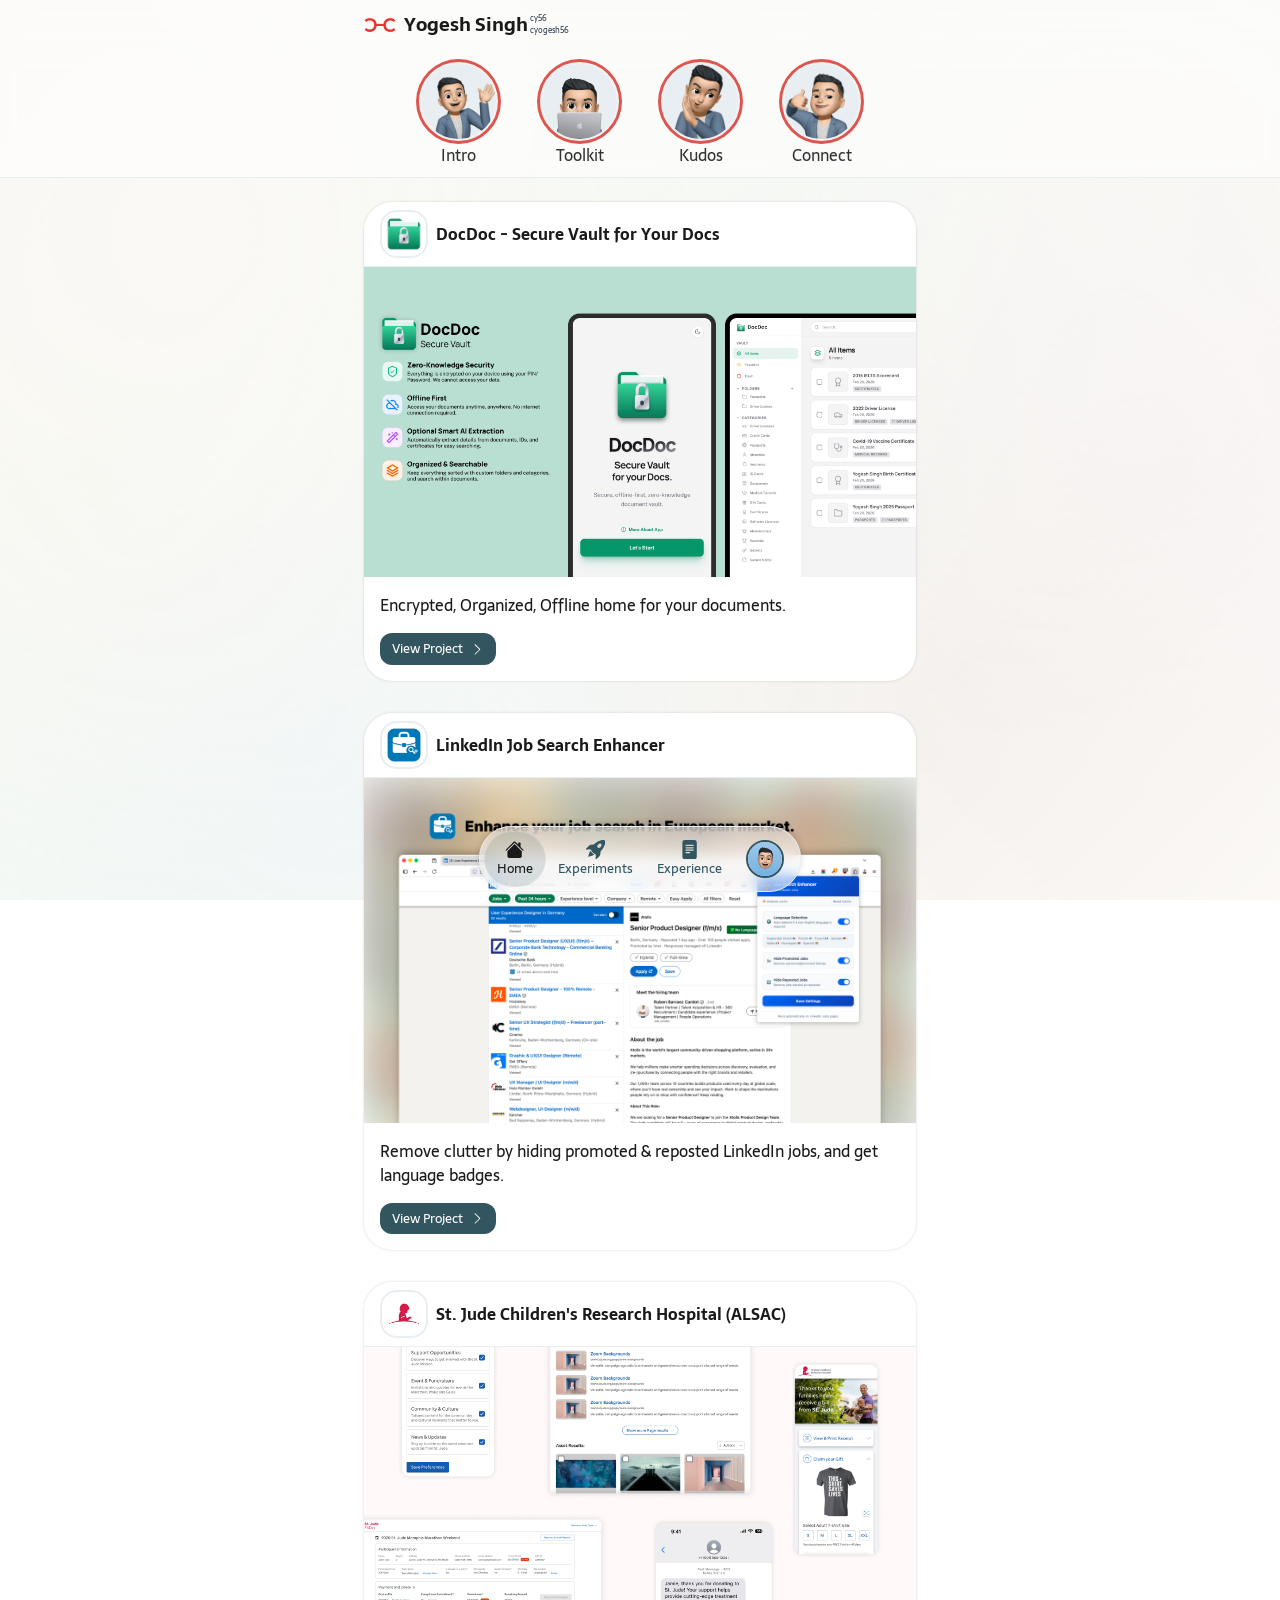
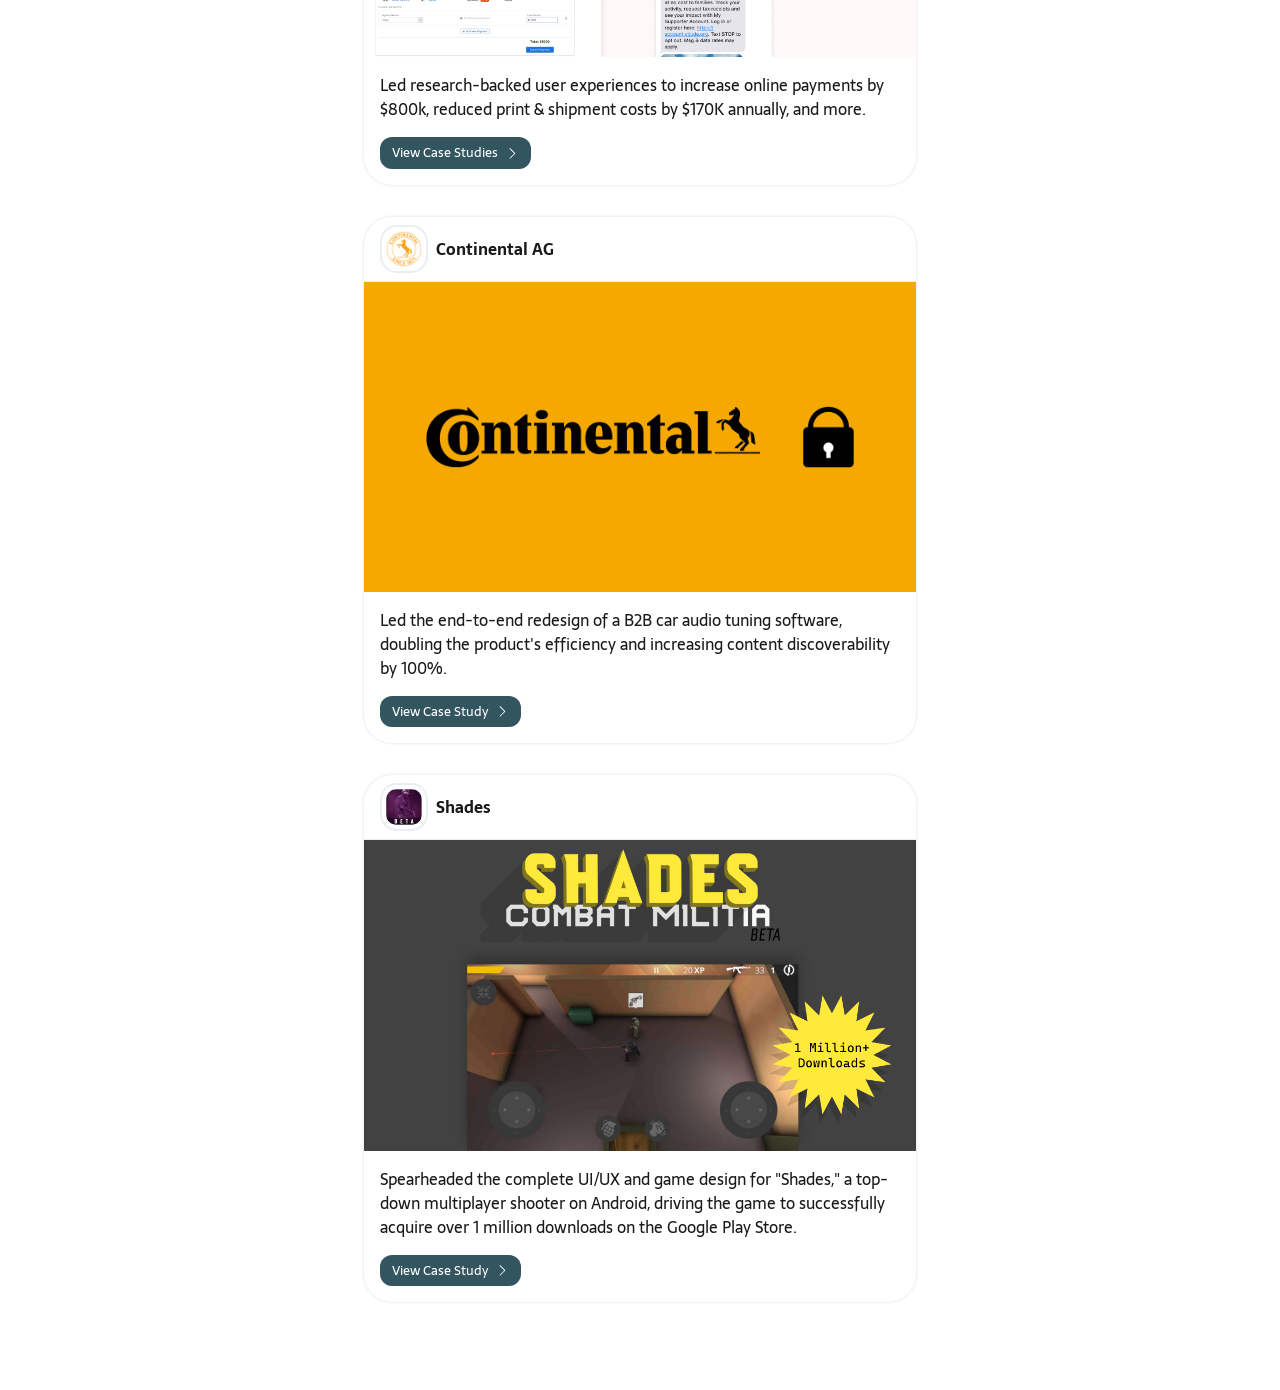
==== index.html @ 2a9f428e "Initial Alpha Release This is for testing purposes" ====
<!DOCTYPE html>
<html data-bs-theme="light" lang="en">

<head>
    <meta charset="utf-8">
    <meta name="viewport" content="width=device-width, initial-scale=1.0, shrink-to-fit=no">
    <title>Yogesh Singh - UX/Product Designer</title>
    <link rel="canonical" href="https://cyogesh56.com/">
    <meta property="og:url" content="https://cyogesh56.com/">
    <script type="application/ld+json">
        {
            "@context": "http://schema.org",
            "@type": "WebSite",
            "name": "Yogesh Singh's Portfolio",
            "url": "https://cyogesh56.com"
        }
    </script>
    <link rel="icon" type="image/png" sizes="512x512" href="assets/img/favicon-1.png">
    <link rel="icon" type="image/png" sizes="512x512" href="assets/img/favicon-1.png" media="(prefers-color-scheme: dark)">
    <link rel="icon" type="image/png" sizes="512x512" href="assets/img/favicon-1.png">
    <link rel="icon" type="image/png" sizes="512x512" href="assets/img/favicon-1.png" media="(prefers-color-scheme: dark)">
    <link rel="icon" type="image/png" sizes="512x512" href="assets/img/favicon-1.png">
    <link rel="icon" type="image/png" sizes="512x512" href="assets/img/favicon-1.png">
    <link rel="stylesheet" href="assets/bootstrap/css/bootstrap.min.css">
    <link rel="stylesheet" href="assets/css/Sarala.css">
    <link rel="stylesheet" href="assets/css/swiper-icons.css">
    <link rel="stylesheet" href="assets/css/bs-theme-overrides.css">
    <link rel="stylesheet" href="https://cdn.jsdelivr.net/npm/bootstrap-icons@1.11.3/font/bootstrap-icons.min.css">
    <link rel="stylesheet" href="assets/css/Simple-Slider-swiper-bundle.min.css">
    <link rel="stylesheet" href="assets/css/Simple-Slider.css">
    <link rel="stylesheet" href="assets/css/styles.css">
</head>

<body>
    <div id="full-screen-loader">
        <div class="circular-loader"><img class="loader-logo" alt="Yogesh's Logo" src="assets/img/favicon-1.png"></div>
    </div>
    <nav class="navbar navbar-expand bg-body py-1">
        <div class="container" style="max-width: 576px;"><a class="navbar-brand d-flex align-items-center" href="index.html"><img class="brand-logo" src="assets/img/favicon-1.png" alt="Yogesh Singh Logo">
                <div class="d-flex" style="gap: 2px;">
                    <p class="top-bar-text">Yogesh Singh</p>
                    <div class="d-flex top-bar-subtext-area"><small class="top-bar-subtext">cy56</small><small class="top-bar-subtext">cyogesh56</small></div>
                </div>
            </a></div>
    </nav>
    <div class="mesh-gradient"></div>
    <section>    <div id="story-viewer" role="dialog" aria-modal="true" aria-label="Story Viewer" tabindex="-1">
        <div id="a11y-announcer" class="sr-only" aria-live="polite"></div>

        <div class="progress-container" id="progress-container"></div>
        
        <button class="close-btn" onclick="closeStories()" aria-label="Close story viewer">&times;</button>
        
        <button class="nav-tap left" onclick="prevStory()" aria-label="Previous story"></button>
        <button class="nav-tap right" onclick="nextStory()" aria-label="Next story"></button>

        <div class="slides-container">
            <div class="story-slide gradient-bg" data-duration="4500" data-title="Introduction">
                <div class="story-content">
                    <h1><span class="typewriter">I'm a UX/Product Designer.</span></h1>
                    <p>I blend strategic vision with data-driven creativity to empower brands.</p>
                </div>
            </div>

            <div class="story-slide" data-duration="6500" data-title="Technical Toolkit">
                <div class="story-content">
                    <h1>Expert Toolkit</h1>
                    <p>Crafting with a specialized tech cloud.</p>
                    <div class="tech-orbit" aria-label="List of skills">
                        <div class="tech-icon"><img class="img-fluid tech-icon-image" alt="Figma logo" src="assets/img/figma-svgrepo-com.svg">Figma</div>
                        <div class="tech-icon"><img class="img-fluid tech-icon-image" alt="Claude logo" src="assets/img/claude-color.png">Claude</div>
                        <div class="tech-icon"><img class="img-fluid tech-icon-image" alt="Google Gemini logo" src="assets/img/gemini-color.png">Google AI Suite</div>
                        <div class="tech-icon"><img class="img-fluid tech-icon-image" alt="Lovable logo" src="assets/img/lovable-color.png">Lovable</div>
                        <div class="tech-icon"><img class="img-fluid tech-icon-image" alt="UserTesting logo" src="assets/img/USER.png">UserTesting</div>
                        <div class="tech-icon"><img class="img-fluid tech-icon-image" alt="Framer logo" src="assets/img/framer-icon.png">Framer</div>
                        <div class="tech-icon"><img class="img-fluid tech-icon-image" alt="Webflow logo" src="assets/img/Webflow_Logo_Blue.png">Webflow</div>
                    </div>
                </div>
            </div>

            <div class="story-slide" data-duration="7000" data-title="Kudos and Recommendations">
                <div class="story-content">
                    <h1>Kudos</h1>
                    <div class="recommendation-card">
                        <p class="rec-quote">
                            "What really stands out about Yogesh is his ability to break down complex ideas and communicate them clearly to stakeholders, ensuring that everyone could align on the path forward."
                        </p>
                        <div class="rec-author">
                            <div class="author-image">
                                <img class="reviewer-profile-photo" src="assets/img/1705528278051.jpeg">
                            </div>
                            <div class="author-info">
                                <h4>Natasha Vandeventer</h4>
                                <p>Natasha was my senior at St. Jude Children's Research Hospital (ALSAC)</p>
                            </div>
                        </div>
                    </div>
                </div>
            </div>

            <div class="story-slide gradient-bg" data-duration="6000" data-title="Call to action">
                <div class="story-content">
                    <h1>Let's Connect</h1>
                    <p>Currently open to Design Leadership and high-impact UX opportunities.</p>
                </div>
                <div class="story-footer">
                    <a href="mailto:cyogesh56@gmail.com?subject=Let's%20work%20together!" class="cta-button" onclick="event.stopPropagation()">Send Me an Email</a>
                </div>
            </div>
        </div>
    </div></section>
    <div class="stories">    <nav class="stories-container" aria-label="Stories Feed">
        <button class="story-trigger" onclick="openStories(0, this)" aria-label="Open story: Intro">
            <div class="story-circle">
                <div class="story-circle-inner" aria-hidden="true"><img class="img-fluid story-icon" alt="" src="assets/img/3.png"></div>
            </div>
            <span class="story-label">Intro</span>
        </button>

        <button class="story-trigger" onclick="openStories(1, this)" aria-label="Open story: Toolkit">
            <div class="story-circle">
                <div class="story-circle-inner" aria-hidden="true"><img class="img-fluid story-icon" alt="" src="assets/img/7.png"></div>
            </div>
            <span class="story-label">Toolkit</span>
        </button>

        <button class="story-trigger" onclick="openStories(2, this)" aria-label="Open story: Kudos">
            <div class="story-circle">
                <div class="story-circle-inner" aria-hidden="true"><img class="img-fluid story-icon" alt="" src="assets/img/6.png"></div>
            </div>
            <span class="story-label">Kudos</span>
        </button>

        <button class="story-trigger" onclick="openStories(3, this)" aria-label="Open story: Connect">
            <div class="story-circle">
                <div class="story-circle-inner" aria-hidden="true"><img class="img-fluid story-icon" alt="" src="assets/img/2.png"></div>
            </div>
            <span class="story-label">Connect</span>
        </button>
    </nav></div>
    <section>
        <div class="container d-flex flex-column feed-content">
            <div class="d-flex flex-column feed-card slide-in-top">
                <div class="d-flex flex-row align-items-center feed-card-header">
                    <div class="feed-card-logo"><img class="logo" src="assets/img/DocDoc-Logo.png" alt="St. Jude logo"></div>
                    <div>
                        <p class="feed-case-heading"><strong>DocDoc - Secure Vault for Your Docs</strong></p>
                    </div>
                </div>
                <div class="feed-image"><img class="feed-card-image" src="assets/img/DocDoc%20Mockup%208.png" alt="A cover image showing screenshots of different apps Yogesh Singh created at St. Jude."></div>
                <div class="d-flex flex-column align-items-start feed-card-footer">
                    <div class="d-flex feed-card-footer-body">
                        <p class="feed-card-footer-author">Encrypted, Organized, Offline home for your documents.</p>
                    </div><a class="stretched-link btn btn-primary feed-card-button" href="docdoc.html" type="button" tabindex="0" aria-label="View Case Studies">View Project<svg xmlns="http://www.w3.org/2000/svg" width="1em" height="1em" fill="currentColor" viewBox="0 0 16 16" class="bi bi-chevron-right feed-card-button-icon">
                            <path fill-rule="evenodd" d="M4.646 1.646a.5.5 0 0 1 .708 0l6 6a.5.5 0 0 1 0 .708l-6 6a.5.5 0 0 1-.708-.708L10.293 8 4.646 2.354a.5.5 0 0 1 0-.708z"></path>
                        </svg></a>
                </div>
            </div>
            <div class="d-flex flex-column feed-card slide-in-top">
                <div class="d-flex flex-row align-items-center feed-card-header">
                    <div class="feed-card-logo"><img class="logo" src="assets/img/icon128.png" alt="St. Jude logo"></div>
                    <div>
                        <p class="feed-case-heading"><strong>LinkedIn Job Search Enhancer</strong></p>
                    </div>
                </div>
                <div class="feed-image"><img class="feed-card-image" src="assets/img/LinkedIn%20Job%20Search%20Enhancer%20Screenshot%201-1.png" alt="A cover image showing screenshots of different apps Yogesh Singh created at St. Jude."></div>
                <div class="d-flex flex-column align-items-start feed-card-footer">
                    <div class="d-flex feed-card-footer-body">
                        <p class="feed-card-footer-author">Remove clutter by hiding promoted &amp; reposted LinkedIn jobs, and get language badges.</p>
                    </div><a class="stretched-link btn btn-primary feed-card-button" href="job-search-enhancer.html" type="button" tabindex="0" aria-label="View Case Studies">View Project<svg xmlns="http://www.w3.org/2000/svg" width="1em" height="1em" fill="currentColor" viewBox="0 0 16 16" class="bi bi-chevron-right feed-card-button-icon">
                            <path fill-rule="evenodd" d="M4.646 1.646a.5.5 0 0 1 .708 0l6 6a.5.5 0 0 1 0 .708l-6 6a.5.5 0 0 1-.708-.708L10.293 8 4.646 2.354a.5.5 0 0 1 0-.708z"></path>
                        </svg></a>
                </div>
            </div>
            <div class="d-flex flex-column feed-card slide-in-top">
                <div class="d-flex flex-row align-items-center feed-card-header">
                    <div class="feed-card-logo"><img class="logo" src="assets/img/St_Jude_logo_PNG_(5).png" alt="St. Jude logo"></div>
                    <div>
                        <p class="feed-case-heading">St. Jude Children's Research Hospital (ALSAC)</p>
                    </div>
                </div>
                <div class="feed-image"><img class="feed-card-image" src="assets/img/ALSAC%20Cover.png" alt="A cover image showing screenshots of different apps Yogesh Singh created at St. Jude."></div>
                <div class="d-flex flex-column align-items-start feed-card-footer">
                    <div class="d-flex feed-card-footer-body">
                        <p class="feed-card-footer-author">Led research-backed user experiences&nbsp;to increase online payments by $800k, reduced print &amp; shipment costs by $170K annually, and more.</p>
                    </div><a class="stretched-link btn btn-primary feed-card-button" href="alsac.html" type="button" tabindex="0" aria-label="View Case Studies">View Case Studies<svg xmlns="http://www.w3.org/2000/svg" width="1em" height="1em" fill="currentColor" viewBox="0 0 16 16" class="bi bi-chevron-right feed-card-button-icon">
                            <path fill-rule="evenodd" d="M4.646 1.646a.5.5 0 0 1 .708 0l6 6a.5.5 0 0 1 0 .708l-6 6a.5.5 0 0 1-.708-.708L10.293 8 4.646 2.354a.5.5 0 0 1 0-.708z"></path>
                        </svg></a>
                </div>
            </div>
            <div class="d-flex flex-column feed-card slide-in-top">
                <div class="d-flex flex-row align-items-center feed-card-header">
                    <div class="feed-card-logo"><img class="logo" src="assets/img/Continental13_Logo_Seal_137c_TransBG.png" alt="Continental AG logo"></div>
                    <div>
                        <p class="feed-case-heading">Continental AG</p>
                    </div>
                </div>
                <div class="feed-image"><img class="feed-card-image" src="assets/img/Continental_logo_locked.png" alt="Continental project cover image"></div>
                <div class="d-flex flex-column align-items-start feed-card-footer">
                    <div class="d-flex feed-card-footer-body">
                        <p class="feed-card-footer-author">Led the end-to-end redesign of a B2B car audio tuning software, doubling the product's efficiency and increasing content discoverability by 100%.</p>
                    </div><a class="stretched-link btn btn-primary feed-card-button" href="continental.html" type="button" tabindex="0" aria-label="View Case Study">View Case Study<svg xmlns="http://www.w3.org/2000/svg" width="1em" height="1em" fill="currentColor" viewBox="0 0 16 16" class="bi bi-chevron-right feed-card-button-icon">
                            <path fill-rule="evenodd" d="M4.646 1.646a.5.5 0 0 1 .708 0l6 6a.5.5 0 0 1 0 .708l-6 6a.5.5 0 0 1-.708-.708L10.293 8 4.646 2.354a.5.5 0 0 1 0-.708z"></path>
                        </svg></a>
                </div>
            </div>
            <div class="d-flex flex-column feed-card slide-in-top object-hidden" id="hidden-card-1">
                <div class="d-flex flex-row align-items-center feed-card-header">
                    <div class="feed-card-logo"><img class="logo" src="assets/img/Shades_logo.png" alt="Shades project logo"></div>
                    <div>
                        <p class="feed-case-heading">Shades</p>
                    </div>
                </div>
                <div class="feed-image"><img class="feed-card-image" src="assets/img/ad9b4d56722193.59b99bbec9807.png" alt="A cover image showing screenshot of Shades android game."></div>
                <div class="d-flex flex-column align-items-start feed-card-footer">
                    <div class="d-flex feed-card-footer-body">
                        <p class="feed-card-footer-author">Spearheaded the complete UI/UX and game design for "Shades," a top-down multiplayer shooter on Android, driving the game to successfully acquire over 1 million downloads on the Google Play Store.</p>
                    </div><a class="stretched-link btn btn-primary feed-card-button" href="shades.html" type="button" tabindex="0" aria-label="View Case Study">View Case Study<svg xmlns="http://www.w3.org/2000/svg" width="1em" height="1em" fill="currentColor" viewBox="0 0 16 16" class="bi bi-chevron-right feed-card-button-icon">
                            <path fill-rule="evenodd" d="M4.646 1.646a.5.5 0 0 1 .708 0l6 6a.5.5 0 0 1 0 .708l-6 6a.5.5 0 0 1-.708-.708L10.293 8 4.646 2.354a.5.5 0 0 1 0-.708z"></path>
                        </svg></a>
                </div>
            </div>
        </div>
    </section>
    <div class="hstack bottom-nav">
        <div class="container d-flex flex-row justify-content-around align-items-center bottom-nav-container">
            <div class="bottom-nav-btn"><a class="bottom-nav-btn-link selected" href="#" aria-label="Home"><svg xmlns="http://www.w3.org/2000/svg" width="1em" height="1em" fill="currentColor" viewBox="0 0 16 16" class="bi bi-house-fill bottom-nav-icon">
                        <path d="M8.707 1.5a1 1 0 0 0-1.414 0L.646 8.146a.5.5 0 0 0 .708.708L8 2.207l6.646 6.647a.5.5 0 0 0 .708-.708L13 5.793V2.5a.5.5 0 0 0-.5-.5h-1a.5.5 0 0 0-.5.5v1.293z"></path>
                        <path d="m8 3.293 6 6V13.5a1.5 1.5 0 0 1-1.5 1.5h-9A1.5 1.5 0 0 1 2 13.5V9.293l6-6Z"></path>
                    </svg>
                    <p class="bottom-nav-label">Home</p>
                </a></div>
            <div class="bottom-nav-btn"><a class="bottom-nav-btn-link" href="experiments.html" aria-label="Experiments"><svg xmlns="http://www.w3.org/2000/svg" width="1em" height="1em" fill="currentColor" viewBox="0 0 16 16" class="bi bi-rocket-takeoff-fill bottom-nav-icon">
                        <path d="M12.17 9.53c2.307-2.592 3.278-4.684 3.641-6.218.21-.887.214-1.58.16-2.065a3.578 3.578 0 0 0-.108-.563 2.22 2.22 0 0 0-.078-.23V.453c-.073-.164-.168-.234-.352-.295a2.35 2.35 0 0 0-.16-.045 3.797 3.797 0 0 0-.57-.093c-.49-.044-1.19-.03-2.08.188-1.536.374-3.618 1.343-6.161 3.604l-2.4.238h-.006a2.552 2.552 0 0 0-1.524.734L.15 7.17a.512.512 0 0 0 .433.868l1.896-.271c.28-.04.592.013.955.132.232.076.437.16.655.248l.203.083c.196.816.66 1.58 1.275 2.195.613.614 1.376 1.08 2.191 1.277l.082.202c.089.218.173.424.249.657.118.363.172.676.132.956l-.271 1.9a.512.512 0 0 0 .867.433l2.382-2.386c.41-.41.668-.949.732-1.526l.24-2.408Zm.11-3.699c-.797.8-1.93.961-2.528.362-.598-.6-.436-1.733.361-2.532.798-.799 1.93-.96 2.528-.361.599.599.437 1.732-.36 2.531Z"></path>
                        <path d="M5.205 10.787a7.632 7.632 0 0 0 1.804 1.352c-1.118 1.007-4.929 2.028-5.054 1.903-.126-.127.737-4.189 1.839-5.18.346.69.837 1.35 1.411 1.925Z"></path>
                    </svg>
                    <p class="bottom-nav-label">Experiments</p>
                </a></div>
            <div class="bottom-nav-btn"><a class="bottom-nav-btn-link" href="experience.html" aria-label="Experience"><svg xmlns="http://www.w3.org/2000/svg" width="1em" height="1em" fill="currentColor" viewBox="0 0 16 16" class="bi bi-file-text-fill bottom-nav-icon">
                        <path d="M12 0H4a2 2 0 0 0-2 2v12a2 2 0 0 0 2 2h8a2 2 0 0 0 2-2V2a2 2 0 0 0-2-2M5 4h6a.5.5 0 0 1 0 1H5a.5.5 0 0 1 0-1m-.5 2.5A.5.5 0 0 1 5 6h6a.5.5 0 0 1 0 1H5a.5.5 0 0 1-.5-.5M5 8h6a.5.5 0 0 1 0 1H5a.5.5 0 0 1 0-1m0 2h3a.5.5 0 0 1 0 1H5a.5.5 0 0 1 0-1"></path>
                    </svg>
                    <p class="bottom-nav-label">Experience</p>
                </a></div>
            <div class="bottom-nav-btn"><a class="bottom-nav-btn-link" href="about.html" aria-label="About Me"><img class="bottom-nav-profile-btn" src="assets/img/26e7e52977c96ca41762d21a1bf694a3.jpg" alt="Yogesh Singh profile icon"></a></div>
        </div>
    </div>
    <script src="assets/js/jquery.min.js"></script>
    <script src="assets/bootstrap/js/bootstrap.min.js"></script>
    <script src="assets/js/bs-init.js"></script>
    <script src="assets/js/DownloadCV.js"></script>
    <script src="https://cdnjs.cloudflare.com/ajax/libs/html2pdf.js/0.10.1/html2pdf.bundle.min.js"></script>
    <script src="assets/js/LightboxExpandCarousel.js"></script>
    <script src="assets/js/Loader.js"></script>
    <script src="assets/js/ModalJS.js"></script>
    <script src="assets/js/Project-dropdown.js"></script>
    <script src="assets/js/ShareModule.js"></script>
</body>

</html>
---- assets/css/Sarala.css ----
@font-face {
	font-family: 'Sarala';
	src: url(../../assets/fonts/Sarala-77a64853cc909f91ef414b8f48dea756.woff2) format('woff2');
	font-weight: 400;
	font-style: normal;
	font-display: swap;
	unicode-range: U+0900-097F, U+1CD0-1CF9, U+200C-200D, U+20A8, U+20B9, U+20F0, U+25CC, U+A830-A839, U+A8E0-A8FF, U+11B00-11B09;
}

@font-face {
	font-family: 'Sarala';
	src: url(../../assets/fonts/Sarala-6c13abf643de4acaf50bba907296285d.woff2) format('woff2');
	font-weight: 400;
	font-style: normal;
	font-display: swap;
	unicode-range: U+0100-02BA, U+02BD-02C5, U+02C7-02CC, U+02CE-02D7, U+02DD-02FF, U+0304, U+0308, U+0329, U+1D00-1DBF, U+1E00-1E9F, U+1EF2-1EFF, U+2020, U+20A0-20AB, U+20AD-20C0, U+2113, U+2C60-2C7F, U+A720-A7FF;
}

@font-face {
	font-family: 'Sarala';
	src: url(../../assets/fonts/Sarala-858216d9925da9367e53f354077683ce.woff2) format('woff2');
	font-weight: 400;
	font-style: normal;
	font-display: swap;
	unicode-range: U+0000-00FF, U+0131, U+0152-0153, U+02BB-02BC, U+02C6, U+02DA, U+02DC, U+0304, U+0308, U+0329, U+2000-206F, U+20AC, U+2122, U+2191, U+2193, U+2212, U+2215, U+FEFF, U+FFFD;
}

@font-face {
	font-family: 'Sarala';
	src: url(../../assets/fonts/Sarala-0b2dfd060d77c4d604c17fa66a220d40.woff2) format('woff2');
	font-weight: 700;
	font-style: normal;
	font-display: swap;
	unicode-range: U+0900-097F, U+1CD0-1CF9, U+200C-200D, U+20A8, U+20B9, U+20F0, U+25CC, U+A830-A839, U+A8E0-A8FF, U+11B00-11B09;
}

@font-face {
	font-family: 'Sarala';
	src: url(../../assets/fonts/Sarala-67250393ba829d8562837bc0d3108063.woff2) format('woff2');
	font-weight: 700;
	font-style: normal;
	font-display: swap;
	unicode-range: U+0100-02BA, U+02BD-02C5, U+02C7-02CC, U+02CE-02D7, U+02DD-02FF, U+0304, U+0308, U+0329, U+1D00-1DBF, U+1E00-1E9F, U+1EF2-1EFF, U+2020, U+20A0-20AB, U+20AD-20C0, U+2113, U+2C60-2C7F, U+A720-A7FF;
}

@font-face {
	font-family: 'Sarala';
	src: url(../../assets/fonts/Sarala-f5a249dc5bb288213bbd8b7001833742.woff2) format('woff2');
	font-weight: 700;
	font-style: normal;
	font-display: swap;
	unicode-range: U+0000-00FF, U+0131, U+0152-0153, U+02BB-02BC, U+02C6, U+02DA, U+02DC, U+0304, U+0308, U+0329, U+2000-206F, U+20AC, U+2122, U+2191, U+2193, U+2212, U+2215, U+FEFF, U+FFFD;
}
---- assets/css/bs-theme-overrides.css ----
:root, [data-bs-theme=light] {
  --bs-body-font-family: Sarala, sans-serif;
}
---- assets/css/Simple-Slider.css ----
.simple-slider .swiper-slide {
  /*height: 360px;*/
  object-fit: contain;
  justify-content: center;
  align-content: center;
  background-color: #f8f9fa;
}

.simple-slider .swiper-slide-big {
  /*height: 360px;*/
  object-fit: contain;
  justify-content: center;
  align-content: center;
  background-color: #e8eef2;
}

.simple-slider .swiper-button-next, .simple-slider .swiper-button-prev {
  width: 44px;
  height: 44px;
  margin-left: 10px;
  margin-right: 10px;
  background-color: rgba(255,255,255,0.9);
  border-radius: 50%;
  backdrop-filter: blur(16px);
  -webkit-backdrop-filter: blur(16px);
  box-shadow: 0px 0px 3px rgba(0,0,0,0.25);
}

@media (max-width:767px) {
  .simple-slider .swiper-button-next, .simple-slider .swiper-button-prev {
    /*display: none;*/
  }
}
---- assets/css/styles.css ----
.carousel-dot.active {
  width: 24px;
  border-radius: 12px !important;
}

.carousel-dot {
  width: 8px;
  height: 8px;
  transition: all 0.3s ease;
  cursor: pointer;
}

.carousel-card iframe {
  width: 100%;
  height: 100%;
  aspect-ratio: 16 / 9;
  border: none;
  border-radius: inherit;
}

.carousel-container[data-layout="auto"] .carousel-card {
  width: 80vw;
  max-width: 500px;
  scroll-snap-align: start;
  /*border-radius: 0 !important;*/
  /*box-shadow: none !important;*/
  /*border: none !important;*/
}

.carousel-container[data-layout="full"] .carousel-card {
  width: 100%;
  flex: 0 0 100%;
  scroll-snap-align: center;
}

.carousel-container[data-layout="variable"] .carousel-card {
  width: clamp(300px, 60vw, 640px);
  height: auto;
  scroll-snap-align: start;
}

#custom-lightbox.ui-hidden .lightbox-caption-container {
  opacity: 0;
  pointer-events: none;
  transform: translateY(20px);
}

#custom-lightbox.ui-hidden .lightbox-nav {
  opacity: 0;
  pointer-events: none;
}

#custom-lightbox.ui-hidden .lightbox-topbar {
  opacity: 0;
  pointer-events: none;
  transform: translateY(-20px);
}

.lightbox-toggle-ui {
  border: none;
  color: white;
  font-size: 1.2rem;
  cursor: pointer;
  border-radius: 50%;
  width: 40px;
  height: 40px;
  display: flex;
  align-items: center;
  justify-content: center;
  transition: background 0.2s;
  background: rgba(0, 0, 0, 0.4);
  backdrop-filter: blur(8px);
  -webkit-backdrop-filter: blur(8px);
  /*padding: 4px 16px;*/
}

.lightbox-top-right {
  display: flex;
  align-items: center;
  gap: 20px;
}

.mesh-gradient {
  position: fixed;
  top: 0;
  left: 0;
  width: 100%;
  height: 100%;
  background: radial-gradient(circle at 15% 25%, rgba(245, 236, 228, 0.8) 0%, transparent 50%), radial-gradient(circle at 85% 15%, rgba(238, 226, 214, 0.7) 0%, transparent 45%), radial-gradient(circle at 75% 75%, rgba(207, 194, 180, 0.6) 0%, transparent 40%), radial-gradient(circle at 25% 85%, rgba(200, 214, 230, 0.5) 0%, transparent 35%), radial-gradient(circle at 90% 50%, rgba(216, 200, 230, 0.4) 0%, transparent 30%), radial-gradient(circle at 10% 60%, rgba(230, 230, 200, 0.5) 0%, transparent 35%), linear-gradient(135deg, rgba(230, 216, 200, 0.9) 0%, rgba(216, 230, 200, 0.8) 25%, rgba(200, 230, 216, 0.7) 50%, rgba(238, 226, 214, 0.8) 75%, rgba(245, 236, 228, 0.9) 100%);
  animation: meshMove 25s ease-in-out infinite;
  z-index: -2;
  opacity: 30%;
}

.brand-logo {
  width: 32px;
}

.navbar-brand {
  gap: 8px;
  font-family: 'Sarala';
  font-weight: 100;
  font-size: 1.2rem;
  color: #325560;
}

.far.fa-star.navbar-right-link {
  font-size: 32px;
}

.navbar-right-link {
  font-size: 1.6rem;
  color: #325560;
  padding: 8px;
  border-radius: 8px;
}

.navbar {
  background: rgba(256, 256, 256, 0.5) !important;
  margin: 0;
  padding: 0;
  position: sticky;
  top: 0;
  z-index: 99;
  backdrop-filter: blur(10px);
  -webkit-backdrop-filter: blur(10px);
}

.bottom-nav {
  position: fixed;
  bottom: 8px;
  left: 0;
  right: 0;
  overflow: hidden;
  z-index: 100;
  color: #e8eef2;
  transition: background 0.4s ease-out;
  backdrop-filter: blur(8px);
  -webkit-backdrop-filter: blur(8px);
  background: rgba(256,256,256,0.5);
  border: 1px solid #e8eef2;
  justify-self: center;
  border-radius: 32px;
  box-shadow: 0px -3px 6px rgba(0,0,0,0.15);
}

.bottom-nav-btn {
  flex-direction: column;
  display: inline-grid;
  align-items: stretch;
  justify-items: center;
  transition: background 0.4s ease-in;
}

.bottom-nav-icon {
  font-size: 1.2rem;
}

.bottom-nav-label {
  margin: 0 !important;
  font-size: 0.8rem;
  font-family: 'Sarala';
}

.bottom-nav-btn:hover {
}

.bottom-nav-container {
  max-width: 576px;
  padding: 4px;
  /*gap: 1rem;*/
}

.bottom-nav-profile-btn {
  width: 2.4rem;
  /*background: var(--bs-danger-bg-subtle);*/
  border-radius: 100%;
  border: 2px solid #325560;
  display: block;
}

.navbar-right-link:hover {
  background: #e8eef2;
}

.stories {
  width: 100%;
  background: rgba(256, 256, 256, 0.5) !important;
  backdrop-filter: blur(10px);
  -webkit-backdrop-filter: blur(10px);
  border-bottom: 1px solid #e8eef2;
  padding: 8px;
  overflow-x: scroll;
  display: flex;
  justify-content: center;
  flex-wrap: nowrap;
  scrollbar-width: none;
  -ms-overflow-style: none;
}

.stories .container {
  max-width: 576px;
  /*padding: 4px;*/
  gap: 2rem;
  flex-shrink: 0;
  /*width: max-content;*/
  display: flex;
  flex-direction: row;
  justify-content: flex-start;
}

.story {
  gap: 8px;
}

.feed-content {
  max-width: 576px;
  gap: 32px;
  margin-top: 24px;
  margin-bottom: 88px;
  scroll-behavior: smooth;
  z-index: 1;
}

.feed-card {
  width: 100%;
  box-shadow: 0px 0px 3px rgba(0, 0, 0, 0.15);
  background: #ffffff;
  backdrop-filter: blur(16px);
  -webkit-backdrop-filter: blur(16px);
  overflow: hidden;
  border-radius: 28px;
  transition: box-shadow 0.4s ease-out;
}

.logo {
  width: 48px;
  height: 48px;
  overflow: hidden;
  border-radius: 35%;
  background-color: #ffffff;
  padding: 4px;
  border: 2px solid #e8eef2;
  display: inline-flex;
  align-items: center;
  justify-content: center;
  transition: all 0.4s ease-out;
  box-shadow: none;
}

.feed-case-heading {
  margin: 0;
  padding: 0;
  font-family: 'Sarala';
  font-weight: 600;
  font-size: 1rem;
  color: #1a1a1a;
}

.feed-case-subheading {
  margin: 0;
  padding: 2px 8px;
  background: #e8eef2;
  border-radius: 24px;
  display: inline-block;
  font-family: 'Sarala';
  font-size: 0.8rem;
}

.feed-card-header {
  padding: 8px 16px;
  border-bottom: 1px solid #e8eef2;
  gap: 8px;
  transition: all 0.4s ease-in;
}

.feed-card-image {
  width: 100%;
}

.feed-card-footer {
  padding: 16px;
  gap: 16px;
  /*border-top: 1px solid #e8eef2;*/
}

.feed-card-footer-author {
  font-family: 'Sarala';
  font-size: 1rem;
  margin: 0;
  display: inline-block;
  color: #1a1a1a;
}

.feed-card-footer-info {
  font-family: 'Sarala';
  font-weight: 100;
  font-size: 1rem;
  margin: 0;
}

.feed-card-footer-body {
  gap: 8px;
  flex-direction: column;
}

.feed-card-button {
  padding: 6px 12px;
  border: none;
  border-radius: 12px;
  font-weight: 500;
  font-family: 'Sarala';
  text-align: center;
  font-size: clamp(0.8rem, 1vw, 1rem);
  background: #325560;
  transition: all 0.4s ease-in;
  display: inline-flex;
  align-items: center;
  gap: 8px;
}

.feed-card-button:hover {
  background: #4a7988;
  transition: all 0.4s ease-out;
  box-shadow: -3px 3px 0px rgb(50, 85, 96);
}

.feed-card-button:active {
  background: #4a7988 !important;
  transition: all 0.4s ease-in-out;
}

.bottom-nav-btn-link {
  display: flex;
  text-decoration: none;
  flex-direction: column;
  align-items: center;
  transition: background 0.4s ease-in;
  padding: 8px 12px;
  color: #325560;
  border-radius: 32px;
  /*border-bottom: 3px solid rgba(255,255,255,0);*/
}

@keyframes slide-in-top {
  0% {
    -webkit-transform: translateY(-100px);
    transform: translateY(-100px);
    opacity: 0;
  }
  100% {
    -webkit-transform: translateY(0);
    transform: translateY(0);
    opacity: 1;
  }
}

.story-image {
  box-shadow: 0 0 0 2px #325560, 0 0 0 4px #ffffff, 0 0 0 6px #27ae60;
  object-fit: cover;
  width: 48px;
  height: 48px;
  border-radius: 100%;
}

.story-name {
  margin: 0;
  font-family: 'Sarala';
  font-size: 0.8rem;
  text-align: center;
  white-space: break-spaces;
}

.hero-modal {
  margin: 0 auto;
  display: flex;
  height: 100vh;
  width: 100vw;
  align-items: center;
  font-family: 'Sarala';
  z-index: 101;
  transition: opacity 0.5s ease, visibility 0.5s ease;
  position: fixed;
  top: 0;
  left: 0;
  opacity: 0;
  visibility: hidden;
  background: rgba(26, 49, 56);
}

.close-modal-btn {
  font-size: 1.5rem;
  position: fixed;
  left: 8px;
  bottom: 8px;
  padding: 8px 16px;
  text-decoration: none;
  gap: 4px;
  color: #e8eef2;
  background: rgba(26, 49, 56, 0.7);
  border-radius: 8px;
}

.fa.fa-close {
  color: #325560;
}

.hero-modal.is-visible {
  opacity: 1;
  visibility: visible;
}

.close-modal-label {
  margin: 0;
  font-family: 'Sarala';
  font-weight: 600;
  font-size: 1rem;
}

.close-modal-btn:active {
  color: #e8eef2;
}

.modal-user-image {
  width: 24px;
  height: 24px;
  border-radius: 100%;
  background: #ffedff;
}

.modal-user-profile {
  gap: 8px;
  position: fixed;
  top: 32px;
  left: 16px;
  background: rgba(26, 49, 56, 0.7);
  padding: 8px;
  border-radius: 8px;
}

.modal-user-name {
  margin: 0;
  font-weight: 600;
  font-size: 0.9rem;
  color: #e8eef2;
}

.story-progress {
  position: fixed;
  top: 16px;
  padding: 16px;
  max-width: 576px;
  border-bottom: 2px solid black;
}

.hero-heading {
  font-family: 'Sarala';
  color: #f8f9fa;
  text-align: left;
}

.modal-progress-container {
  display: flex;
  gap: 6px;
  padding: 15px 15px 5px;
  width: 100%;
  position: absolute;
  top: env(safe-area-inset-top, 0);
  z-index: 2100;
  /*position: absolute;*/
  /*top: 16px;*/
  /*left: 16px;*/
  /*right: 16px;*/
  /*height: 4px;*/
  /*background-color: rgba(256, 256, 256, 0.3);*/
  /*border-radius: 4px;*/
  /*overflow: hidden;*/
}

.modal-progress-bar {
  height: 100%;
  background: white;
  width: 0%;
  transition: width linear;
  /*width: 0%;*/
  /*height: 100%;*/
  /*background-color: #ffffff;*/
  border-radius: 4px;
  transform-origin: left;
  /*transition: width 0s linear;*/
}

.modal.is-visible .modal-progress-bar {
  transition: width 8s linear;
  width: 100%;
}

.story-icon {
  /*box-shadow: 0 0 0 1px #e8eef2, 0 0 0 4px #ffffff, 0 0 0 6px #f39c12;*/
  border-radius: 50%;
  background: #e8eef2;
  /*width: 48px;*/
  /*height: 48px;*/
  margin: 0;
  overflow: overlay;
  transition: transform 0.4s ease-out;
}

.quant-col {
  background: #ffffff;
  border-radius: 1rem;
  border: 1px solid #e8eef2;
  padding: 16px;
  font-family: 'Sarala';
  align-self: stretch;
  flex-grow: 1;
}

.quant-num {
  font-size: clamp(1.6rem, 3vw, 3rem);
  font-weight: 600;
}

.quant-info {
  font-size: clamp(0.8rem, 0.9vw, 1rem);
  text-align: left;
}

.hero-modal2 {
  margin: 0 auto;
  display: flex;
  height: 100vh;
  width: 100vw;
  align-items: center;
  font-family: 'Sarala';
  z-index: 101;
  transition: opacity 0.5s ease, visibility 0.5s ease;
  position: fixed;
  top: 0;
  left: 0;
  opacity: 0;
  visibility: hidden;
  background: rgba(26, 49, 56, 1);
}

.story-heading {
  font-family: 'Sarala';
  color: #1a1a1a;
  font-size: clamp(1.5rem, 1.5vw, 1.5rem);
}

.modal-progress-bar.is-paused {
  transition: none !important;
}

@keyframes slide-in-top {
  0% {
    -webkit-transform: translateY(-1000px);
    transform: translateY(-1000px);
    opacity: 0;
  }
  100% {
    -webkit-transform: translateY(0);
    transform: translateY(0);
    opacity: 1;
  }
}

@keyframes slide-in-bottom {
  0% {
    -webkit-transform: translateY(1000px);
    transform: translateY(1000px);
    opacity: 0;
  }
  100% {
    -webkit-transform: translateY(0);
    transform: translateY(0);
    opacity: 1;
  }
}

@keyframes slide-in-left {
  0% {
    -webkit-transform: translateX(-1000px);
    transform: translateX(-1000px);
    opacity: 0;
  }
  100% {
    -webkit-transform: translateX(0);
    transform: translateX(0);
    opacity: 1;
  }
}

.navbar {
  -webkit-animation: slide-in-top 0.6s cubic-bezier(0.250, 0.460, 0.450, 0.940) both;
  animation: slide-in-top 0.6s cubic-bezier(0.250, 0.460, 0.450, 0.940) both;
  -webkit-animation-delay: 0.1s;
  animation-delay: 0.1s;
}

.stories {
  -webkit-animation: slide-in-top 0.6s cubic-bezier(0.250, 0.460, 0.450, 0.940) both;
  animation: slide-in-top 0.6s cubic-bezier(0.250, 0.460, 0.450, 0.940) both;
  -webkit-animation-delay: 0.3s;
  animation-delay: 0.3s;
  overflow-x: scroll;
  scroll-behavior: smooth;
}

.stories .story {
  -webkit-animation: slide-in-left 0.5s cubic-bezier(0.250, 0.460, 0.450, 0.940) both;
  animation: slide-in-left 0.5s cubic-bezier(0.250, 0.460, 0.450, 0.940) both;
  -webkit-animation-delay: 0.8s;
  animation-delay: 0.8s;
}

.stories .story:nth-child(2) {
  -webkit-animation-delay: 0.9s;
  animation-delay: 0.9s;
}

.stories .story:nth-child(3) {
  -webkit-animation-delay: 1.0s;
  animation-delay: 1.0s;
}

.stories .story:nth-child(4) {
  -webkit-animation-delay: 1.1s;
  animation-delay: 1.1s;
}

.stories .story:nth-child(5) {
  animation-delay: 1.2s;
}

.stories .story:nth-child(6) {
  animation-delay: 1.3s;
}

.stories .story:nth-child(7) {
  animation-delay: 1.4s;
}

.stories .story:nth-child(8) {
  animation-delay: 1.5s;
}

.bottom-nav {
  -webkit-animation: slide-in-bottom 0.6s cubic-bezier(0.250, 0.460, 0.450, 0.940) both;
  animation: slide-in-bottom 0.6s cubic-bezier(0.250, 0.460, 0.450, 0.940) both;
  -webkit-animation-delay: 0.5s;
  animation-delay: 0.5s;
}

.feed-content .feed-card.slide-in-top {
  -webkit-animation: slide-in-top 0.6s cubic-bezier(0.250, 0.460, 0.450, 0.940) both;
  animation: slide-in-top 0.6s cubic-bezier(0.250, 0.460, 0.450, 0.940) both;
  -webkit-animation-delay: 1.6s;
  animation-delay: 1.6s;
}

.feed-content .feed-card.slide-in-top:nth-child(2) {
  -webkit-animation-delay: 1.8s;
  animation-delay: 1.8s;
}

.feed-content .feed-card.slide-in-top:nth-child(3) {
  -webkit-animation-delay: 2.0s;
  animation-delay: 2.0s;
}

#full-screen-loader {
  position: fixed;
  top: 0;
  left: 0;
  width: 100vw;
  height: 100vh;
  background-color: rgba(255, 255, 255, 0.9);
  backdrop-filter: blur(8px);
  -webkit-backdrop-filter: blur(8px);
  display: flex;
  justify-content: center;
  align-items: center;
  z-index: 9999;
  transition: opacity 1s ease-out;
}

#full-screen-loader.hidden {
  opacity: 0;
  pointer-events: none;
}

.circular-loader {
  border: 8px solid #e8eef2;
  border-top: 8px solid #ed3030;
  border-radius: 100%;
  width: 100px;
  height: 100px;
  animation: spin 1s linear infinite;
  position: relative;
}

.loader-logo {
  position: absolute;
  top: 50%;
  left: 50%;
  transform: translate(-50%, -50%);
  max-width: 70%;
  max-height: 70%;
}

@keyframes spin {
  0% {
    transform: rotate(0deg);
  }
  100% {
    transform: rotate(360deg);
  }
}

.top-bar-text {
  font-family: 'Sarala';
  font-weight: 600;
  font-size: 1.2rem;
  margin: 0;
  color: #1a1a1a;
}

.top-bar-container {
  gap: 8px;
  max-width: 576px;
  font-family: 'Sarala';
}

.top-bar {
  background: rgba(256, 256, 256, 0.55) !important;
  margin: 0;
  padding: 8px 0px;
  position: relative;
  top: 0;
  z-index: 99;
  backdrop-filter: blur(10px);
  -webkit-backdrop-filter: blur(10px);
}

.top-bar-image {
  width: 32px;
  height: 32px;
}

.header-image {
  width: 84px;
  height: 84px;
  border-radius: 100%;
  background: #ffedff;
  border: 1px solid #325560;
}

.header {
  padding: 16px 0px;
  max-width: 576px;
}

.user-image {
  max-width: 84px;
  height: 84px;
  border-radius: 100%;
  background: #ffedff;
  border: 1px solid #325560;
}

.more-btn-icon {
  margin: 0;
}

.more-btn {
  text-decoration: none;
  font-size: 1.2rem;
  gap: 8px;
  justify-content: center;
  color: #325560;
}

.more-btn-label {
  margin: 0;
}

.object-hidden {
}

.info-box-image {
  width: 100%;
  height: 100%;
  object-fit: cover;
  object-position: center 30%;
  border-radius: 50%;
  transition: transform 5s cubic-bezier(0.25, 0.46, 0.45, 0.94), box-shadow 5s ease, background 5s ease, object-position 1s cubic-bezier(0.25, 0.46, 0.45, 0.94);
  transform-origin: center 30%;
}

.experiment-box-image {
  width: 72px;
  height: 72px;
  border-radius: 100%;
  background: var(--bs-danger-bg-subtle);
  transition: all 0.4s linear;
  /*text-align: center;*/
  /*align-content: center;*/
  /*color: #435560;*/
  overflow: hidden;
}

.info-box-personal {
  color: #1a1a1a;
}

.name-container {
  font-family: 'Sarala';
}

.user-name {
  margin: 0;
  font-weight: 600;
  font-size: clamp(1.2rem, 1.4vw, 1.6rem);
}

.user-pronouns {
  font-size: 0.8rem;
  font-weight: 100;
  color: #2c3e50;
}

.name-container {
  gap: 8px;
  align-items: center;
}

.personal-num {
  font-size: clamp(1rem, 1.2vw, 1.2rem);
  font-weight: 600;
  margin-bottom: 2px;
}

.num-container {
  font-family: 'Sarala';
  gap: 8px;
  justify-content: start;
}

.top-bar-content {
  text-decoration: none;
  gap: 8px;
  align-items: center;
}

.button-container {
  gap: 8px;
  font-family: 'Sarala';
}

.personal-info {
  font-family: 'Sarala';
  font-size: 0.9rem;
}

.secondary-btn {
  font-family: 'Sarala';
  font-weight: 500;
  font-size: clamp(0.8rem, 1vw, 1rem);
  display: inline-flex;
  text-decoration: none;
  background: #e8eef2;
  border: 2px solid #325560;
  border-radius: 12px;
  padding: 6px 12px;
  gap: 8px;
  color: #325560;
  align-items: center;
  transition: all 0.4s ease-in;
}

.btn-text {
  margin: 0;
}

.secondary-btn:hover {
  background: #325560;
  color: #e8eef2;
  transition: all 0.4s ease-out;
}

.secondary-btn:active {
  background: #325560;
  color: #e8eef2;
  transition: all 0.4s ease-out;
}

.bottom-nav-btn-link:hover {
  background: rgba(50,85,96,0.2);
  border-radius: 32px;
  transition: all 0.4s ease-out;
  /*backdrop-filter: blur(8px);
  -webkit-backdrop-filter: blur(8px);*/
  color: #1a3138;
}

.selected {
  transition: border-bottom 0.4s ease-in-out;
  background-color: rgba(50,85,96,0.15);
  border-radius: 32px;
  border: 1px solid rgba(256,256,256,0.2);
  color: #1a1a1a;
}

.brand-icon {
  width: 48px;
  background: white;
  border-radius: 8px;
}

.brand-container {
  display: grid;
  justify-content: center;
  justify-items: center;
}

.info-box-personal {
  flex-direction: column;
  justify-content: center;
  align-self: center;
}

.photo-gallery {
  margin-top: 8px;
  margin-bottom: 5rem;
}

.item {
  border: 1px solid #fafafa;
  background-color: #f8f9fa;
  /*display: flex;*/
  /*justify-content: center;*/
  /*align-items: center;*/
}

.info-box-image:hover .info-box-image {
  box-shadow: 0px 0px 16px 8px #fee7ff;
  background: #fee7ff;
  transform: scale(1.4);
}

.user-tag {
  font-size: clamp(0.8rem, 1vw, 1rem);
  margin: 0;
  font-style: italic;
  color: #5a6c7d;
}

.logo.about-logo {
  background: var(--bs-danger-bg-subtle);
  padding: 0;
  border: rgba(0,0,0,0.8);
}

@media (max-width: 576px) {
  .feed-content {
    padding-left: 0;
    padding-right: 0;
    margin-top: 8px;
    gap: 32px;
  }
}

@media (max-width: 576px) {
  .feed-card {
    border-radius: 0;
    box-shadow: none;
    /*border-bottom: 1px solid #8a9ba8;*/
    /*border-top: 1px solid #8a9ba8;*/
  }
}

.top-bar-subtext {
  font-family: 'Sarala';
  font-size: 0.5rem;
  font-weight: 100;
  text-decoration: none;
  color: #2c3e50;
  margin: 0;
}

.top-bar-subtext-area {
  flex-direction: column;
  justify-content: center;
}

.logo-icon {
  font-size: clamp(1.5rem, 1.8vw, 2rem);
  color: #2c3e50;
}

.carousel-image-area {
  position: relative;
  width: 100%;
  max-height: 360px;
}

.carousel-container {
  width: 100%;
  overflow-x: scroll;
  scroll-snap-type: x mandatory;
  -webkit-overflow-scrolling: touch;
  display: block;
  overflow-y: hidden;
  max-height: 420px;
  /*background-color: #e8eef2;*/
  scrollbar-width: none;
  -ms-overflow-style: none;
  cursor: grab;
}

.carousel-container:active {
  cursor: grabbing;
}

.carousel-container::-webkit-scrollbar {
  display: none;
}

.carousel-button {
  position: absolute;
  top: 50%;
  transform: translateY(-50%);
  background-color: rgba(0, 0, 0, 0.15);
  backdrop-filter: blur(16px);
  -webkit-backdrop-filter: blur(16px);
  color: #1a1a1a;
  border: none;
  padding: 8px 16px;
  cursor: pointer;
  z-index: 10;
  font-size: 1.5rem;
  border-radius: 24px;
  opacity: 0.5;
  transition: all 0.4s ease-in;
  font-size: 1rem;
  filter: invert(100%);
}

.carousel-button.prev {
  left: 8px;
}

.carousel-button.next {
  right: 8px;
}

.carousel-button:hover {
  opacity: 1;
  background-color: rgba(0,0,0,0.25);
}

.carousel-dots {
  display: flex;
  justify-content: center;
  margin-top: 8px;
  gap: 4px;
  border-bottom: 0;
}

.dot {
  width: 6px;
  height: 6px;
  background-color: rgba(50,85,96,0.3);
  border-radius: 50%;
  cursor: pointer;
  transition: background-color 0.3s ease, transform 0.3s ease;
}

.dot.active {
  background-color: #325560;
  transform: scale(1.2);
}

.carousel-item {
  width: 100%;
  max-width: 100%;
  flex-shrink: 0;
  scroll-snap-align: start;
  display: flex;
  justify-content: center;
  align-items: center;
  overflow: hidden;
  margin-right: initial;
  pointer-events: auto;
}

.carousel-item img, .carousel-item video, .carousel-item iframe {
  height: 420px;
  width: 100%;
  pointer-events: none;
  object-fit: contain;
}

.stretched-link {
  font-family: 'Sarala';
  /*text-decoration: underline;*/
  /*font-weight: 600;*/
}

.carousel-item .soundcloud-embed-wrapper {
  height: 100%;
  width: 100%;
  display: flex;
  flex-direction: column;
  justify-content: center;
  align-items: center;
  overflow: hidden;
}

.experiments-link {
  font-weight: 600;
  font-family: 'Sarala';
}

.carousel-image {
  object-fit: contain;
}

.iframe-overlay {
  position: absolute;
  top: 0;
  left: 0;
  width: 100%;
  height: 100%;
  background: transparent;
  z-index: 5;
}

.experience-cover {
  max-height: 360px;
  max-width: 360px;
  background-color: var(--bs-danger-bg-subtle);
  border-radius: 100%;
}

.fa.fa-download.button-icon {
  margin-right: 8px;
}

.work-carousel {
  max-width: 1024px;
  margin-top: 1rem;
  margin-bottom: 1rem;
  /*padding-left: 1rem;*/
  /*padding-right: 1rem;*/
}

.work-carousel-figure {
  flex-direction: column;
  margin: 0;
}

.work-carousel-image {
  border-radius: 1rem;
  margin: 0;
}

.work-carousel-image-caption {
  padding: 0.5rem;
  font-family: 'Sarala';
  font-size: clamp(0.8rem, 0.8vw, 0.9rem);
  background: #ffffff;
  border-left: 1px solid #e8eef2;
  border-right: 1px solid #e8eef2;
  border-bottom: 1px solid #e8eef2;
  margin-bottom: 0;
}

.work-carousel-pagination {
  display: inline-flex;
  justify-content: center;
  /*width: 576px;*/
  gap: 4px;
  position: relative;
  left: 50%;
  right: 0;
}

.info-container {
  gap: 8px;
  max-width: 1024px;
  font-family: 'Sarala';
  background-color: white;
  overflow: hidden;
  border: 1px solid #e8eef2;
  border-radius: 16px;
  /*margin: 1rem;*/
}

.experience-user-name {
}

.experience-user-title {
  margin-bottom: 8px;
}

.timeline {
  position: relative;
  margin: 0 auto;
  margin-top: 0.5rem;
}

.timeline::after {
  content: '';
  position: absolute;
  width: 4px;
  background-color: #1a3138;
  top: 0;
  bottom: 0;
  left: 32px;
  margin-left: -4px;
  z-index: 1;
}

.timeline-item {
  padding: 16px;
  position: relative;
  margin-bottom: 24px;
  /*box-shadow: 0 2px 5px rgba(0, 0, 0, 0.1);*/
  margin-left: 56px;
  text-align: left;
  background: rgba(255, 255, 255, 0.8);
  border-radius: 1rem;
  border: 1px solid #e8eef2;
  transition: all 0.3s ease;
}

.timeline-logo {
  position: absolute;
  left: -60px;
  top: 15px;
  width: 64px;
  height: 64px;
  border-radius: 50%;
  background-color: var(--bs-white);
  border: 2px solid #1a3138;
  overflow: hidden;
  display: flex;
  align-items: center;
  justify-content: center;
  padding: 5px;
  z-index: 2;
}

.timeline-date {
  font-size: clamp(0.7rem, 0.8vw, 0.9rem);
  color: #5a6c7d;
  margin-bottom: 5px;
  font-style: italic;
}

.timeline-company {
  font-weight: bold;
  font-size: clamp(0.9rem, 1vw, 1.1rem);
  color: #1a1a1a;
}

.timeline-title {
  color: #2c3e50;
  font-size: clamp(0.8rem, 0.9vw, 1rem);
}

.experience-section {
  margin-bottom: 3rem;
}

.experience-container {
  max-width: 1024px;
}

.pill-container {
  justify-content: space-evenly;
  flex-direction: row;
  gap: 8px;
  margin-bottom: 8px;
  margin-top: 0.5rem;
}

.rounded-pill {
  background: #e8eef2;
  font-size: clamp(0.8rem, 1vw, 1rem);
  padding: 8px 16px;
  color: #1a1a1a;
  margin: 0;
  display: inline-flex;
  align-items: center;
  gap: 4px;
  justify-content: center;
}

.sub-rounded-pill {
  background: #ffffff;
  color: #1a1a1a;
  padding: 8px 16px;
  border-radius: 50px;
  border: 1px solid #e8eef2;
  word-wrap: break-word;
  font-size: clamp(0.7rem, 0.8vw, 0.9rem);
  margin: 0;
  display: inline-flex;
  align-items: center;
  justify-content: center;
  gap: 4px;
}

.sub-roles {
  gap: 8px;
  margin-bottom: 1rem;
}

.roles {
  margin-top: 0.5rem;
}

.experience-certificate-issuer {
  width: 2rem;
}

.experience-certificate-name {
  font-size: clamp(0.8rem, 0.9vw, 1rem);
  text-align: left;
  vertical-align: middle;
  background-color: rgba(255, 255, 255, 0.8) !important;
}

.experience-table-row {
}

.project-hero {
  overflow: hidden;
  padding: 1.5rem;
  max-width: 1024px;
}

.project-hero-image {
  object-fit: cover;
  border-bottom: 1px solid #e8eef2;
  max-height: 360px;
  width: 100%;
}

.project-hero-overlay {
  position: relative;
  display: inline-block;
  overflow: hidden;
  box-shadow: 0px 6px 12px rgba(0,0,0,0.25);
  border-radius: 1rem;
}

.project-hero-overlay img {
  display: block;
  max-width: 100%;
  height: auto;
  z-index: 0;
}

.project-hero-overlay::before {
  content: '';
  position: absolute;
  top: 0;
  left: 0;
  width: 100%;
  height: 100%;
  background-color: rgba(0,0,0,0.7);
  z-index: 1;
}

.project-hero-title {
  z-index: 3;
  color: #e8eef2;
  font-size: clamp(1.2rem, 1.4vw, 1.6rem);
  margin: 0;
}

.project-hero-subtext {
  padding: 6px 12px;
  z-index: 3;
  background: #e8eef2;
  border-radius: 24px;
  margin: 0;
  font-size: clamp(0.7rem, 0.9vw, 1.1rem);
}

.top-bar-navbtn-iconlink {
  text-decoration: none;
  font-size: 24px;
  /*color: #2c3e50;*/
}

.top-bar-navbtn-link {
  color: #2c3e50;
  font-size: 1rem;
  text-decoration: none;
}

.top-bar-navbtn {
  flex-shrink: 0;
  z-index: 8;
  padding: 8px 16px;
  border-radius: 24px;
  transition: background-color 0.4s ease-in;
}

.scroll-container {
  flex-wrap: nowrap;
  overflow-x: scroll;
  -webkit-overflow-scrolling: touch;
  scrollbar-width: none;
  -ms-overflow-style: none;
  position: relative;
  max-width: 1024px;
}

.sticky-nav-btn {
  position: sticky;
  left: 0;
  z-index: 10 !important;
  padding-left: 10px;
  padding-right: 10px;
  background: #325560;
  border: 1px solid #8a9ba8;
  color: #e8eef2;
}

.top-bar-navbtn:hover {
  background-color: #e8eef2;
  color: #325560;
  transition: background-color 0.4s ease-out;
}

.project-hero-content {
  z-index: 2;
  align-items: start;
  position: absolute;
  padding: 1rem;
  bottom: 0;
  gap: 8px;
  width: 100%;
}

.project-container {
  max-width: 1024px;
  background-color: white;
  border: 2px solid #e8eef2;
  border-radius: 28px;
  padding-top: clamp(1rem, 1.5vw, 2rem);
  padding-left: clamp(1rem, 1.5vw, 2rem);
  padding-right: clamp(1rem, 1.5vw, 2rem);
  padding-bottom: 0;
  /*box-shadow: 0px 0px 6px rgba(0,0,0,0.1);*/
}

.project-highlights {
  gap: 8px;
  align-items: stretch;
  overflow-x: scroll;
  scrollbar-width: none;
  /*margin-bottom: clamp(1rem, 1.5vw, 2rem);*/
}

.project-highlights-box {
  background-color: #d1dde4;
  color: #2c3e50;
  padding: 8px;
  border-radius: 12px;
  border: 1px solid #e8eef2;
  min-width: 124px;
  width: 256px;
  justify-content: space-between;
  transition: all 0.4s ease-in;
  display: inline-flex;
  flex-direction: column;
  align-items: center;
  gap: 8px;
}

.project-highlights-box-subtext {
  font-size: clamp(0.8rem, 0.9vw, 1rem);
  text-align: center;
  margin-bottom: 8px;
}

.project-highlights-box-text {
  font-size: clamp(2rem, 2.1vw, 2.2rem);
  font-weight: 600;
  text-align: center;
  margin: 0;
}

@media (max-width: 576px) {
  .project-hero {
    padding: 1rem;
  }
}

.project-trophy {
  font-size: clamp(1.4rem, 1.6vw, 1.8rem);
  background-color: #f39c12;
  color: #e8eef2;
  padding: 1rem;
  border-radius: 50%;
}

.project-trophy-text {
  margin: 0;
  font-size: 1rem;
}

.project-image {
  border-radius: 1rem;
  border: 1px solid #e8eef2;
}

.show-more-btn {
  text-align: center;
  justify-content: center;
}

.project-results {
  background-color: #f8f9fa;
  /*border-radius: 1rem;*/
  border-top: 1px solid #e8eef2;
  overflow: hidden;
}

.project-hero-container {
  max-width: 1024px;
  overflow: hidden;
  background-color: white;
  border-radius: 28px;
  border: 2px solid #e8eef2;
  margin-top: 1rem;
  padding: 0;
}

.project-hero-image-container {
  max-height: 360px;
  /*overflow: hidden;*/
}

.project-hero-logo-image-small {
  border-radius: 50%;
  background: white;
  padding: 8px;
  border: 2px solid #e8eef2;
  max-width: 48px;
  max-height: 48px;
}

.project-hero-logo-image {
  border-radius: 36%;
  background: white;
  padding: 8px;
  border: 4px solid #e8eef2;
  max-width: 96px;
  max-height: 96px;
  transition: border-radius 1s ease-in;
}

.project-hero-logo-container {
  position: relative;
  margin-top: clamp(-3rem, -5vw, -5rem);
  margin-left: clamp(1rem, 1.5vw, 2rem);
}

.project-hero-info-container {
  padding: clamp(1rem, 1.5vw, 2rem);
}

@media (max-width: 1024px) {
  .project-hero-container {
    border-radius: 0;
    border: 0;
    margin-top: 0;
  }
}

.project-hero-heading {
  font-size: clamp(1.3rem, 2vw, 2rem);
}

.project-hero-subheading {
  font-size: clamp(0.8rem, 0.9vw, 1rem);
  margin-bottom: 0px;
}

@media (max-width: 1024px) {
  .project-container {
    border: 0;
    border-radius: 0;
  }
}

.project-header-container {
  max-width: 1024px;
  padding: 8px;
}

@media (max-width: 1024px) {
  .project-header-container {
    border: 0;
    border-radius: 0;
  }
}

@media (max-width: 1024px) {
  .first-container {
    border: 0;
    border-radius: 0;
  }
}

.project-year {
  padding: 8px;
  background: #e8eef2;
  /*border: 2px solid #8a9ba8;*/
  border-radius: 24px;
  font-size: 0.7rem;
  display: inline-flex;
  justify-content: center;
  align-items: center;
  gap: 4px;
}

.project-win-icon {
  font-size: 1rem;
  padding: 10px;
  border-radius: 50%;
  background-color: #f39c12;
  color: white;
}

.project-results-icon {
  color: white;
  font-size: 1.2rem;
}

.project-results-header {
  overflow: hidden;
  gap: 8px;
  display: flex;
  justify-content: start;
  align-items: center;
}

.sub-pull-variant {
  background-color: #e8eef2;
}

.project-app {
  position: relative;
  width: 36px;
  height: 36px;
  border-radius: 50%;
  border: 2px solid #e8eef2;
  background-color: white;
  padding: 4px;
  transition: all 0.3s ease-in;
}

.project-header {
  align-items: center;
  padding-bottom: 1rem;
  border-bottom: 1px solid #e8eef2;
}

.drop-down-list {
  /*padding: 1rem;*/
  background: white;
  border-radius: 8px;
  box-shadow: 0px 3px 6px rgba(0,0,0,0.25);
  text-decoration: none;
  display: none;
  position: absolute;
  top: 100%;
  left: 0;
  width: 100%;
  z-index: 99;
  overflow: hidden;
  text-align: center;
}

.drop-down-list .list-link a:hover {
  background-color: #e8eef2;
  transition: background-color 0.4s ease-out;
}

.dropdown-container {
  position: relative;
  display: inline-block;
  cursor: pointer;
}

.dropdown-toggle {
  padding: 8px 16px;
  border: 2px solid #325560;
  color: #325560;
  text-decoration: none;
  border-radius: 8px;
  display: block;
  font-size: clamp(0.8rem, 0.9vw, 1rem);
  font-weight: 600;
}

.dropdown-container:hover .drop-down-list {
  display: block;
}

.drop-down-list .list-link a {
  color: #1a1a1a;
  padding: 12px 16px;
  /*border-radius: 8px;*/
  text-decoration: none;
  display: block;
  transition: background-color 0.4s ease-in;
}

.dropdown-container.show-dropdown .dropdown-toggle {
  background-color: #4a7988;
  transition: all 0.4s ease-out;
}

.dropdown-container.show-dropdown .drop-down-list {
  display: block;
}

.dropdown-toggle:hover {
  background-color: #325560;
  color: #e8eef2;
  transition: all 0.4s ease-out;
}

.tab-icon {
  font-size: 1.4rem;
  margin-right: 8px;
}

.nav-tabs .nav-item.show .nav-link, .nav-tabs .nav-link.active {
  color: #1a1a1a;
  background-color: #e8eef2;
  border: none;
}

.nav-tabs .nav-link:focus, .nav-tabs .nav-link:hover {
  background-color: #e8eef2;
  border: none;
  color: #325560;
}

.short-wrapper {
  height: 360px;
}

.pill-extra {
  background-color: #f8f9fa;
  color: #1a3138;
  margin-left: -3rem;
  padding-left: 3.6rem;
  z-index: 1;
  transition: all 0.4s ease-in;
}

.outer-pagination {
}

@media (max-width: 576px) {
  .work-carousel {
    padding: 1rem;
  }
}

@media (min-width: 768px) {
  .work-carousel {
    /*padding: 0;*/
  }
}

@media (min-width: 768px) {
  .info-container {
    margin: 0;
  }
}

@media (max-width: 576px) {
  .info-container {
    /*margin: 1rem;*/
  }
}

.extra-bg {
  background-color: #e8eef2;
}

.reviewer-profile-photo {
  border-radius: 50%;
  width: clamp(2rem, 3vw, 3.5rem);
  height: clamp(2rem, 3vw, 3.5rem);
}

.view-more-tile {
  font-size: clamp(1.2rem, 1.3vw, 1.4rem);
  color: #325560;
  gap: 8px;
  width: 100%;
  height: 100%;
  padding: 1rem;
  text-align: center;
  display: flex;
  flex-direction: column;
  justify-content: center;
  align-items: center;
  transition: all 0.4s ease-in-out;
  background: #f8f9fa;
}

.view-more-tile:hover {
  background: #e8eef2;
  transition: all 0.4s ease-in-out;
}

.special-hover-card:hover {
  background: var(--bs-danger-bg-subtle);
  transition: all 0.4s ease-out;
}

.story-content-header {
  background: #ffffff;
  padding: 8px 16px;
  border-radius: 16px 16px 0px 0px;
}

.about-nav {
  color: #325560 !important;
  border: none !important;
  transition: all 0.4s ease-in;
}

.about-nav:active {
  color: #1a1a1a !important;
  border: none;
  background: rgba(50,85,96,0.2) !important;
  transition: all 0.4s ease-out;
}

.about-nav:hover {
  background: rgba(50,85,96,0.2) !important;
  color: #325560;
}

.compressed-tab {
  max-width: 1024px;
}

.articles-heading {
  font-size: clamp(1.6rem, 1.8vw, 2rem);
  line-height: 1.4;
}

@media (max-width: 768px) {
  .article-image {
    margin-bottom: 0.5rem;
  }
}

@media (max-width: 576px) {
  .secondary-btn-icon {
    font-size: 1rem;
  }
}

.project-win {
  background-color: #f39c12 !important;
  /*border-radius: 100%;*/
  padding: 4px 12px;
  color: white;
  border: none;
}

.pill-icon {
  font-size: 1rem;
}

.text-secondary {
  color: #5a6c7d !important;
}

.qrc-btn {
  float: right;
  padding: 8px;
  background: #f8f9fa;
  border-radius: 8px;
  color: #325560;
  text-decoration: none;
  font-size: 1.4rem;
}

.story-card-header {
  background: #ffffff;
  border-bottom: 1px solid #e8eef2;
}

.story-card-body-image {
  max-height: 200px;
  width: 100%;
  object-fit: cover;
}

.story-card-footer {
  background: #ffffff;
  border-top: 1px solid #e8eef2;
  border-radius: 0rem 0rem 1rem 1rem;
}

.story-card {
  min-width: 256px;
  flex: 1;
  justify-content: space-between;
  display: flex;
  flex-direction: column;
  background: #f8f9fa;
  overflow: hidden;
  border-radius: 1rem;
}

.story-card-body {
}

.story-card-header-text {
  font-size: larger;
  color: #1a1a1a;
  margin: 0;
}

.story-card-footer-text {
  font-size: small;
  color: #1a1a1a;
  margin: 0;
}

.story-card-button {
  display: flex;
  flex-direction: row;
  justify-content: center;
  align-items: center;
  border-radius: 1rem;
  padding: 8px;
  font-size: 1rem;
}

.banner-container {
  /*height: 360px;*/
}

.vignette-wrapper {
  position: relative;
  display: inline-block;
  overflow: hidden;
}

.vignette-wrapper::after {
  content: "";
  position: absolute;
  top: 0;
  left: 0;
  width: 100%;
  height: 100%;
  background: radial-gradient(circle, transparent 30%, rgba(0, 0, 0, 0.8) 100%);
  pointer-events: none;
}

.crossfade {
  position: relative;
}

.crossfade img {
  position: absolute;
  top: 0;
  left: 0;
  transition: opacity 0.5s ease-in-out;
}

.crossfade img.top:hover {
  opacity: 0;
}

.hover-img {
  opacity: 0;
}

.default-img {
  opacity: 1;
}

.crossfade:hover .hover-img {
  opacity: 1;
  transition: opacity 0.5s ease-in-out;
}

.crossfade:hover .default-img {
  opacity: 0;
  transition: opacity 0.5s ease-in-out;
}

.modal-progress-bar-wrapper {
  flex: 1;
  height: 3px;
  background: rgba(255, 255, 255, 0.2);
  border-radius: 3px;
  overflow: hidden;
}

:root {
  --insta-grad: linear-gradient(45deg, #f09433 0%, #e6683c 25%, #dc2743 50%, #cc2366 75%, #bc1888 100%);
  --dark-bg: rgba(24, 24, 24, 0.9);
  --glass: rgba(255, 255, 255, 0.1);
  --step-0: clamp(0.88rem, 0.83rem + 0.21vw, 1.00rem);
  --step-1: clamp(1.05rem, 0.98rem + 0.35vw, 1.25rem);
  --step-2: clamp(1.26rem, 1.15rem + 0.55vw, 1.56rem);
  --step-5: clamp(2.10rem, 1.76rem + 1.71vw, 3.05rem);
}

.stories-container {
  display: flex;
  gap: clamp(8px, 4vw, 24px);
  /*padding: 20px;*/
  overflow-x: auto;
  max-width: 100%;
  scrollbar-width: none;
  -ms-overlfow-style: none;
}

.stories-container::-webkit-scrollbar {
  display: none;
}

.story-trigger {
  display: flex;
  flex-direction: column;
  align-items: center;
  /*gap: 8px;*/
  cursor: pointer !important;
  border: none;
  background: none;
  flex-shrink: 0;
}

.story-circle {
  width: clamp(60px, 15vw, 85px);
  height: clamp(60px, 15vw, 85px);
  border-radius: 50%;
  padding: 3px;
  background: rgba(218, 67, 59, 0.9);
  transition: transform 3s;
  overflow: hidden;
}

.story-circle:hover .story-circle {
  transform: scale(1.05);
}

.story-circle-inner {
  width: 100%;
  height: 100%;
  background: white;
  border: 2px solid #f0f0f0;
  border-radius: 50%;
  display: flex;
  justify-content: center;
  align-items: center;
  font-size: clamp(1.2rem, 3vw, 1.8rem);
}

.story-label {
  font-size: var(--step-0);
  color: #333333;
}

#story-viewer {
  position: fixed;
  inset: 0;
  z-index: 1000;
  display: none;
  flex-direction: column;
  user-select: none;
  -webkit-user-select: none;
  touch-action: none;
  backdrop-filter: blur(12px);
  -webkit-backdrop-filter: blur(12px);
}

#story-viewer.active {
  display: flex;
}

#progress-container {
  position: absolute;
  top: clamp(10px, 3vh, 20px);
  left: 0;
  width: 100%;
  display: flex;
  padding: 0 12px;
  gap: 6px;
  z-index: 500;
}

.sr-only {
  position: absolute;
  width: 1px;
  height: 1px;
  padding: 0;
  margin: -1px;
  overflow: hidden;
  clip: rect(0, 0, 0, 0);
  white-space: nowrap;
  border: 0;
}

.bar-bg {
  flex: 1;
  height: clamp(2px, 0.5vh, 4px);
  background: rgba(255, 255, 255, 0.3);
  border-radius: 4px;
  overflow: hidden;
}

.bar-fill {
  height: 100%;
  background: white;
  width: 0%;
  transition: width linear;
}

.close-btn {
  position: absolute;
  top: clamp(25px, 5vh, 45px);
  right: clamp(10px, 3vw, 25px);
  width: 44px;
  height: 44px;
  background: rgba(0,0,0,0.2);
  border-radius: 50%;
  border: none;
  color: white;
  font-size: 2rem;
  cursor: pointer !important;
  z-index: 500;
  display: flex;
  align-items: center;
  justify-content: center;
  backdrop-filter: blur(5px);
  -webkit-backdrop-filter: blur(5px);
}

.slides-container {
  flex: 1;
  position: relative;
  overflow: hidden;
  z-index: 400;
  pointer-events: none;
}

.story-slide {
  position: absolute;
  inset: 0;
  display: none;
  flex-direction: column;
  justify-content: center;
  align-items: center;
  padding: clamp(20px, 8vw, 60px);
  text-align: center;
  color: white;
  background: var(--dark-bg);
}

.story-slide.active {
  display: flex;
  animation: slideIn 0.3s ease-out;
}

@keyframes slideIn {
  from {
    transform: scale(1.05);
    opacity: 0;
  }
  to {
    transform: scale(1);
    opacity: 1;
  }
}

.story-content {
  pointer-events: none;
  width: 100%;
  max-content: fit-content !important;
  margin: 0 auto;
}

.story-content h1 {
  font-size: var(--step-5);
  margin-bottom: 1rem;
  font-weight: 800;
  line-height: 1.1;
  display: flex;
  justify-content: center;
}

.story-content p {
  font-size: var(--step-1);
  opacity: 0.9;
  line-height: 1.6;
  margin: 0 auto;
  max-width: 45ch;
}

.typewriter {
  display: inline;
  overflow: hidden;
  border-right: .15em solid orange;
  white-space: normal;
  letter-spacing: .02em;
  width: 0;
  max-width: fit-content;
  word-break: break-word;
}

.story-slide.active .typewriter {
  animation: typing 2.5s steps(var(--steps, 40), end) forwards, blink-caret .75s step-end infinite;
}

@keyframes typing {
  from {
    width: 0;
  }
  to {
    width: 100%;
  }
}

@keyframes blink-caret {
  from, to {
    border-color: transparent;
  }
  50% {
    border-color: orange;
  }
}

.info-box-container {
  width: 64px;
  height: 64px;
  border-radius: 50%;
  background: var(--bs-danger-bg-subtle);
  overflow: hidden;
  display: inline-block;
  cursor: pointer;
}

.info-box-container:hover .info-box-image {
  transform: scale(2) rotate(5deg);
  box-shadow: 0px 0px 16px 8px #fee7ff;
  background: #fee7ff;
  animation: glow-pulse 1.5s ease-in-out infinite;
  object-position: center 25%;
}

@keyframes glow-pulse {
  0%, 100% {
    box-shadow: 0px 0px 16px 8px #fee7ff;
  }
  50% {
    box-shadow: 0px 0px 24px 12px #fee7ff;
  }
}

.project-hero-logo-image:hover {
  border-radius: 50%;
  transition: border-radius 1s ease-in;
}

.story-circle:hover .story-icon {
  transform: scale(2) rotate(5deg);
  transition: transform 0.4s ease-in;
}

@media (min-width: 768px) {
  .feed-card:hover {
    box-shadow: 0px 8px 16px rgba(0, 0, 0, 0.15);
    transition: box-shadow 0.4s ease-in;
  }
}

.tech-orbit {
  position: relative;
  width: 100%;
  max-width: 500px;
  margin: 2rem auto 0;
  display: flex;
  flex-wrap: wrap;
  justify-content: center;
  align-items: center;
  gap: 8px;
  perspective: 1000px;
}

.tech-icon {
  position: relative;
  padding: clamp(8px, 2vw, 12px) clamp(16px, 4vw, 28px);
  margin: -6px;
  background: var(--glass);
  backdrop-filter: blur(12px);
  -webkit-backdrop-filter: blur(12px);
  border-radius: 50px;
  border: 1px solid rgba(255,255,255,0.25);
  font-size: var(--step-0);
  font-weight: 600;
  white-space: nowrap;
  box-shadow: 0 8px 32px rgba(0,0,0,0.3);
  animation: intricateFloat 8s ease-in-out infinite;
  z-index: 1;
  gap: 4px;
  justify-content: center;
  align-items: center;
  display: flex;
}

.tech-icon-image {
  width: 16px;
  height: 16px;
}

@keyframes intricateFloat {
  0% {
    transform: translate(0, 0) rotate(0deg) scale(1);
  }
  25% {
    transform: translate(10px, -15px) rotate(2deg) scale(1.03);
  }
  50% {
    transform: translate(-8px, -10px) rotate(-2deg) scale(0.98);
  }
  75% {
    transform: translate(6px, 12px) rotate(1.5deg) scale(1.01);
  }
  100% {
    transform: translate(0, 0) rotate(0deg) scale(1);
  }
}

.typewriter .char {
  display: inline;
  opacity: 0;
  transition: opacity 0.01s;
}

.story-slide.active .typewriter .char {
  animation: charAppear 0.05s forwards;
}

@keyframes charAppear {
  to {
    opacity: 1;
  }
}

.tech-icon:nth-child(even) {
  z-index: 2;
  animation-duration: 9s;
  animation-direction: reverse;
}

.tech-icon:nth-child(3n) {
  z-index: 3;
  animation-duration: 7s;
}

.tech-icon:nth-child(5n) {
  z-index: 1;
  animation-duration: 11s;
}

.tech-icon:nth-child(1) {
  animation-delay: 0.1s;
}

.tech-icon:nth-child(2) {
  animation-delay: 0.5s;
}

.tech-icon:nth-child(3) {
  animation-delay: 1.2s;
}

.recommendation-card {
  background: rgba(255, 255, 255, 0.95);
  color: #1a1a1a;
  padding: clamp(20px, 5vw, 40px);
  border-radius: 24px;
  text-align: left;
  width: 100%;
  max-width: 500px;
  box-shadow: 0 20px 40px rgba(0,0,0,0.4);
  margin: 1.5rem auto;
  position: relative;
}

.rec-quote {
  font-size: var(--step-0) !important;
  margin-bottom: 20px !important;
  font-style: italic;
  color: #2c3e50;
}

.rec-author {
  display: flex;
  align-items: center;
  gap: 12px;
  border-top: 1px solid rgba(0,0,0,0.05);
  padding-top: 15px;
}

.author-info h4 {
  font-size: 0.9rem;
  margin: 0;
  color: #000;
  font-weight: 700;
}

.author-info p {
  font-size: 0.75rem;
  color: #7f8c8d;
  margin: 0;
}

.story-footer {
  position: absolute;
  bottom: clamp(30px, 8vh, 60px);
  width: 100%;
  text-align: center;
  z-index: 250;
  pointer-events: none;
}

.cta-button {
  background: white;
  color: black;
  padding: clamp(10px, 2.5vh, 16px) clamp(25px, 5vw, 45px);
  border-radius: 50px;
  text-decoration: none;
  font-weight: 700;
  font-size: var(--step-1);
  display: inline-block;
  transition: transform 0.2s, box-shadow 0.2s;
  pointer-events: auto;
  box-shadow: 0 4px 15px rgba(0,0,0,0.2);
}

.cta-button:hover {
  transform: scale(1.05);
  box-shadow: 0 6px 20px rgba(0,0,0,0.3);
}

.content-image {
  transition: all 0.6s ease-in;
}

.story-circle:active {
  background: #325560;
}

.nav-tap {
  position: absolute;
  top: 40px;
  height: calc(100% - 40px);
  z-index: 300;
  cursor: pointer;
  background: transparent;
  border: none !important;
  outline: none !important;
  box-shadow: none !important;
  -webkit-appearance: none;
  appearance: none;
}

.nav-tap.left {
  left: 0;
  width: 30%;
}

.nav-tap.right {
  right: 0;
  width: 70%;
}

#custom-lightbox {
  position: fixed;
  top: 0;
  left: 0;
  width: 100%;
  height: 100%;
  background: rgba(0, 0, 0, 0.95);
  z-index: 99999;
  display: flex;
  flex-direction: column;
  align-items: center;
  justify-content: center;
  opacity: 0;
  pointer-events: none;
  transition: opacity 0.3s ease;
  backdrop-filter: blur(5px);
  -webkit-backdrop-filter: blur(5px);
  touch-action: none;
}

#custom-lightbox.active {
  opacity: 1;
  pointer-events: auto;
}

.lightbox-topbar {
  position: absolute;
  top: 0;
  left: 0;
  width: 100%;
  display: flex;
  justify-content: space-between;
  align-items: center;
  padding: 20px 30px;
  z-index: 4;
  transition: opacity 0.3s ease, transform 0.3s ease;
}

.lightbox-counter {
  color: rgba(255,255,255,0.7);
  font-size: 1rem;
  font-family: sans-serif;
  letter-spacing: 1px;
  background: rgba(0, 0, 0, 0.4);
  backdrop-filter: blur(8px);
  -webkit-backdrop-filter: blur(8px);
  padding: 4px 16px;
  border-radius: 32px;
}

.lightbox-close {
  background: rgba(0, 0, 0, 0.4);
  backdrop-filter: blur(8px);
  -webkit-backdrop-filter: blur(8px);
  border: none;
  color: white;
  font-size: 2rem;
  cursor: pointer;
  line-height: 1;
  border-radius: 50%;
  padding: 6px 14px;
}

.lightbox-nav {
  position: absolute;
  top: 50%;
  transform: translateY(-50%);
  background: rgba(0, 0, 0, 0.4);
  backdrop-filter: blur(8px);
  -webkit-backdrop-filter: blur(8px);
  color: white;
  border: none;
  width: 50px;
  height: 50px;
  border-radius: 50%;
  font-size: 1.5rem;
  cursor: pointer;
  z-index: 2;
  display: flex;
  align-items: center;
  justify-content: center;
  transition: background 0.2s, transform 0.2s, opacity 0.3s ease;
}

.lightbox-nav:active {
  transform: translateY(-50%) scale(0.9);
}

.lightbox-prev {
  left: 20px;
}

.lightbox-next {
  right: 20px;
}

.lightbox-content-wrapper {
  position: absolute;
  top: 0;
  left: 0;
  width: 100vw;
  height: 100vh;
  display: flex;
  align-items: center;
  justify-content: center;
  overflow: hidden;
  z-index: 1;
}

.lightbox-image {
  max-width: 100vw;
  max-height: 100vh;
  object-fit: contain;
  border-radius: 0px;
  transition: transform 0.3s ease-out, opacity 0.3s ease-out;
  user-select: none;
  -webkit-user-drag: none;
  cursor: pointer;
}

.lightbox-image.slide-out-left {
  transform: translateX(-50px) scale(0.95);
  opacity: 0;
}

.lightbox-image.slide-out-right {
  transform: translateX(50px) scale(0.95);
  opacity: 0;
}

.lightbox-image.slide-in-right {
  transform: translateX(50px) scale(0.95);
  opacity: 0;
}

.lightbox-image.slide-in-left {
  transform: translateX(-50px) scale(0.95);
  opacity: 0;
}

.lightbox-image.active {
  transform: translateX(0) scale(1);
  opacity: 1;
}

.lightbox-caption-container {
  display: flex;
  align-items: center;
  justify-content: center;
  padding: 20px 10px;
  position: absolute;
  bottom: 0;
  left: 0;
  right: 0;
  background: rgba(0,0,0,0.4);
  backdrop-filter: blur(4px);
  -webkit-backdrop-filter: blur(4px);
  align-items: flex-end;
  justify-content: center;
  z-index: 4;
  transition: opacity 0.3s ease, transform 0.3s ease;
  pointer-events: none;
}

.lightbox-caption {
  color: white;
  text-align: center;
  font-size: 1.1rem;
  max-width: 800px;
  margin: 0;
  opacity: 0;
  transform: translateY(10px);
  transition: opacity 0.3s ease, transform 0.3s ease;
}

.lightbox-caption.active {
  opacity: 1;
  transform: translateY(0);
}

.no-bg-slide {
  background: none !important;
  border: none;
}

.addl-card-logo {
  width: 64px;
  /*height: 64px;*/
}

.addl-card-expand-btn {
  /*border-radius: 50%;*/
  /*background: #f8f9fa;*/
  /*border: 2px solid #325560;*/
  width: 48px;
  height: 48px;
  display: flex;
  align-items: center;
  justify-content: center;
  transition: all 0.2s ease-out;
}

.card-carousel {
  display: flex;
  border-radius: 12px;
  overflow-x: scroll;
  gap: 8px;
  white-space: nowrap;
}

.addl-card-swiper-btns {
  position: absolute;
  top: 50%;
  left: 0;
  right: 0;
}

.feed-card-logo {
  transition: all 0.4s ease-out;
}

.logo:hover {
  box-shadow: -3px 3px 0px rgba(0,0,0,0.25);
}

.app-container {
  max-width: 1024px;
  margin-top: clamp(1.4rem, 2vw, 2.6rem);
}

.app-header-info {
  flex-direction: column;
  align-items: flex-start;
  justify-content: center;
}

.small-pill {
  font-size: 0.75rem;
  padding: 4px 12px;
  background-color: #e8eef2;
}

.app-header-info-heading {
  font-size: clamp(1.4rem, 2vw, 2.4rem);
}

.app-header-info-subheading {
  margin-bottom: 0;
  font-size: clamp(0.8rem, 1vw, 1.2rem);
  color: #325560;
}

.primary-large-btn {
  font-size: clamp(0.95rem, 1.1vw, 1.2rem);
  padding: clamp(8px, 1.2vw, 16px) clamp(12px, 2vw, 24px);
}

.tertiary-large-btn {
  font-size: clamp(0.95rem, 1.1vw, 1.2rem);
  padding: clamp(8px, 1.2vw, 16px) clamp(12px, 2vw, 24px) !important;
}

.large-btn:hover {
  box-shadow: -3px 3px 0px rgb(50, 85, 96);
}

.tertiary-btn {
  padding: 8px 12px;
  border-radius: 12px;
  display: inline-flex;
  gap: 8px;
  justify-content: center;
  align-items: center;
  background: none;
  color: #325560;
  border: none;
  transition: all 0.4s ease-in;
}

.tertiary-btn:hover {
  background: #e8eef2;
  color: #325560;
  transition: all 0.4s ease-out;
}

@media (max-width: 320px) {
  .tertiary-btn p {
    display: none;
  }
}

.comp-info-box {
  display: inline-flex;
  align-items: center;
  gap: 4px;
  color: #8a9ba8;
  font-size: 0.9rem;
  /*flex-wrap: wrap;*/
}

.app-carousel-image {
}

.carousel-track {
  -ms-overflow-style: none;
  scrollbar-width: none;
  scroll-behavior: smooth;
  scroll-snap-type: x mandatory;
  position: relative;
}

.carousel-card {
  width: clamp(360px, 60vw, 640px);
  height: auto;
  scroll-snap-align: start;
}

.nav-btn {
  width: 40px;
  height: 40px;
  transition: all 0.2s ease-in-out;
  z-index: 10;
  border: 1px solid rgba(0,0,0,0.25);
}

.carousel-card img {
  height: auto;
  width: 100%;
  object-fit: cover;
}

.app-expand-arrow {
  border-radius: 50%;
  justify-content: center;
  align-items: center;
  display: inline-flex;
  padding: 8px;
  transition: all 0.2s ease-out;
  transform: rotate(0deg);
}

.app-expand-arrow svg {
  width: 24px;
  height: 24px;
}

.app-expand-arrow:hover {
  background-color: #d1dde4;
  transition: all 0.2s ease-in;
}

.data-safety-icons {
  display: inline-flex;
  padding: 16px;
  background-color: #e8eef2;
  border-radius: 50%;
  font-size: 1.2rem;
}

.data-safety-subicons {
  font-size: 1.2rem;
  /*width: 1.2rem;*/
  /*height: 1.2rem;*/
}

.more-app-tile {
  display: flex;
  padding: 1rem;
  border-radius: 24px;
  justify-content: center;
  transition: all 0.4s ease-in;
  text-decoration: none;
  color: #325560;
}

.more-app-tile:hover {
  background-color: #d1dde4;
  border: 1px solid rgba(0,0,0,0.1);
  /*box-shadow: 0px 0px 6px rgba(0,0,0,0.1);*/
  transition: all 0.4s ease-out;
}

.project-highlights-box-icon {
  width: 1.2rem;
  height: 1.2rem;
}

.app-highlights-box {
  display: flex;
  flex-direction: column;
  align-items: start;
  gap: 8px;
  padding: 8px;
  width: clamp(128px, 10vw, 256px);
  /*max-width: 196px;*/
}

.app-highlights-box:not(:last-child) {
  border-right: 1px solid #ccc;
}

.app-highlights-box-subtext {
  text-align: left;
  font-size: clamp(0.7rem, 0.9vw, 1.1rem);
}

.more-app-icon {
  width: 128px;
  height: auto;
}

.more-app-tile-text {
  font-size: clamp(0.8rem, 0.9vw, 1rem);
  word-wrap: break-word;
}

@media (max-width: 720px) {
  .more-app-tile-div {
    flex-direction: column;
    width: 128px;
    font-size: 0.8rem;
    /*align-items: start;*/
    /*justify-content: center;*/
  }
}

.text-truncate-2 {
  display: -webkit-box;
  -webkit-line-clamp: 2;
  -webkit-box-orient: vertical;
  overflow: hidden;
  font-weight: 600;
}

.transition-transform {
  transition: transform 0.3s ease;
}

.more-app-tile img {
  width: 72px;
  height: 72px;
  border-radius: 16px;
  transition: box-shadow 0.2s ease, transform 0.2s ease;
}

.more-app-link {
  display: block;
  border-radius: 16px;
  transition: transform 0.2s ease;
}

.more-app-link:hover {
  transform: translateY(-4px);
}

.more-app-link:hover img {
  /*box-shadow: 0 0.5rem 1rem rgba(0, 0, 0, 0.15) !important;*/
}

.more-app-link:hover .text-truncate-2 {
  color: #325560;
}

.text-expandable {
  overflow: hidden;
  transition: height 0.3s ease;
  color: #5a6c7d;
}

.app-info-text {
  font-size: clamp(0.9rem, 1vw, 1.1rem);
}

.sub-section-gutters {
  padding: 0rem 1rem 0rem 1rem;
}

.app-expand-arrow:active {
  background-color: #d1dde4;
  transition: all 0.2s ease-in;
}

.app-logo {
  width: 128px;
  border-radius: 28%;
  padding: 1rem;
}

.text-expandable p {
}

.expand-text {
  padding: 1rem;
  background: rgba(255,255,255,0.9);
  border-radius: 24px;
  border: 1px solid rgba(0,0,0,0.1);
}

.user-comment-image {
  width: 32px;
  height: 32px;
  object-fit: contain;
  border-radius: 50%;
}

.user-comment-type {
  font-size: 0.7rem;
  background-color: #d1dde4;
  padding: 2px 8px;
  border-radius: 12px;
}

.user-comment-container {
  border-radius: 12px 12px 0px 0px;
  border-top: 2px solid #e8eef2;
  border-right: 2px solid #e8eef2;
  border-left: 2px solid #e8eef2;
  border-bottom: 0;
  background-color: #e8eef2;
  /*box-shadow: 0px -6px 6px rgba(0,0,0,0.1);*/
}

.gradient-overlay {
  position: absolute;
  inset: 0;
  background: linear-gradient(180deg, rgba(255, 255, 255, 0.8) 65%, rgba(0, 0, 0, 0.7) 100%);
  max-height: 360px;
  max-width: 1024px;
  /*display: flex;*/
  /*justify-self: center;*/
}

.info-badge {
  position: absolute;
  left: 0;
  top: 0;
  background: #e8eef2;
  display: flex;
  /*justify-content: start;*/
  padding: 4px 8px;
}

.ux-game-icon {
  font-size: 3rem;
  color: #325560;
  display: flex;
  align-self: center;
  justify-content: center;
  align-items: center;
  background: #e8eef2;
  padding: 2rem;
  border-radius: 50%;
  width: 128px;
  height: 128px;
  box-shadow: 0px 0px 8px rgba(0,0,0,0.5);
  transition: all 0.4s ease;
}

.ux-game-header {
  margin-bottom: 0;
  font-size: clamp(1.4rem, 1.6vw, 1.8rem);
}

.pattern-box {
  width: 100%;
  height: 360px;
  --s: 60px;
  --c1: #e8eef2;
  --c2: #f39c12;
  --c: #0000 71%, var(--c1) 0 79%, #0000 0;
  --_s: calc(var(--s)/2) / calc(2*var(--s)) calc(2*var(--s));
  background: linear-gradient(45deg, var(--c)) calc(var(--s)/-2) var(--_s), linear-gradient(135deg, var(--c)) calc(var(--s)/2) var(--_s), radial-gradient(var(--c1) 35%, var(--c2) 37%) 0 0 / var(--s) var(--s);
}

.ux-game-icon:hover {
  background: #325560;
  color: #e8eef2;
  transition: all 0.4s ease;
}
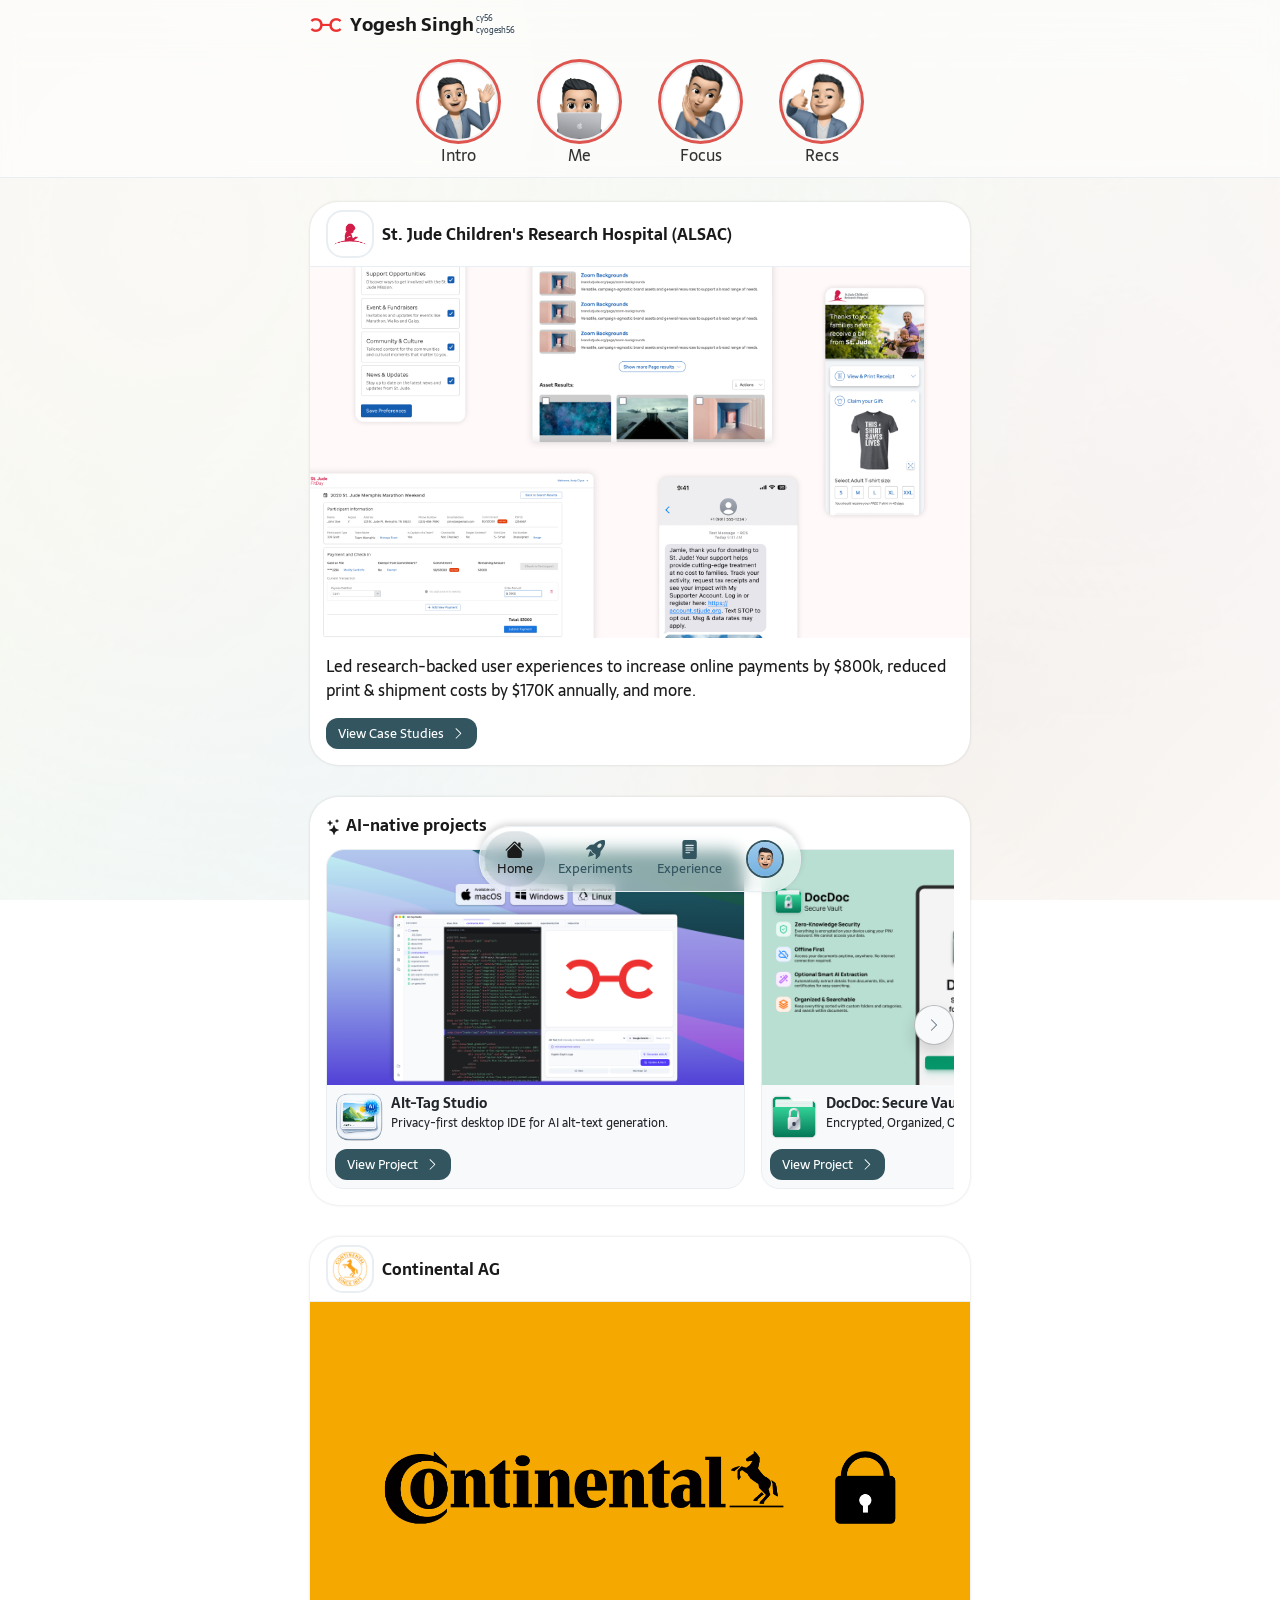
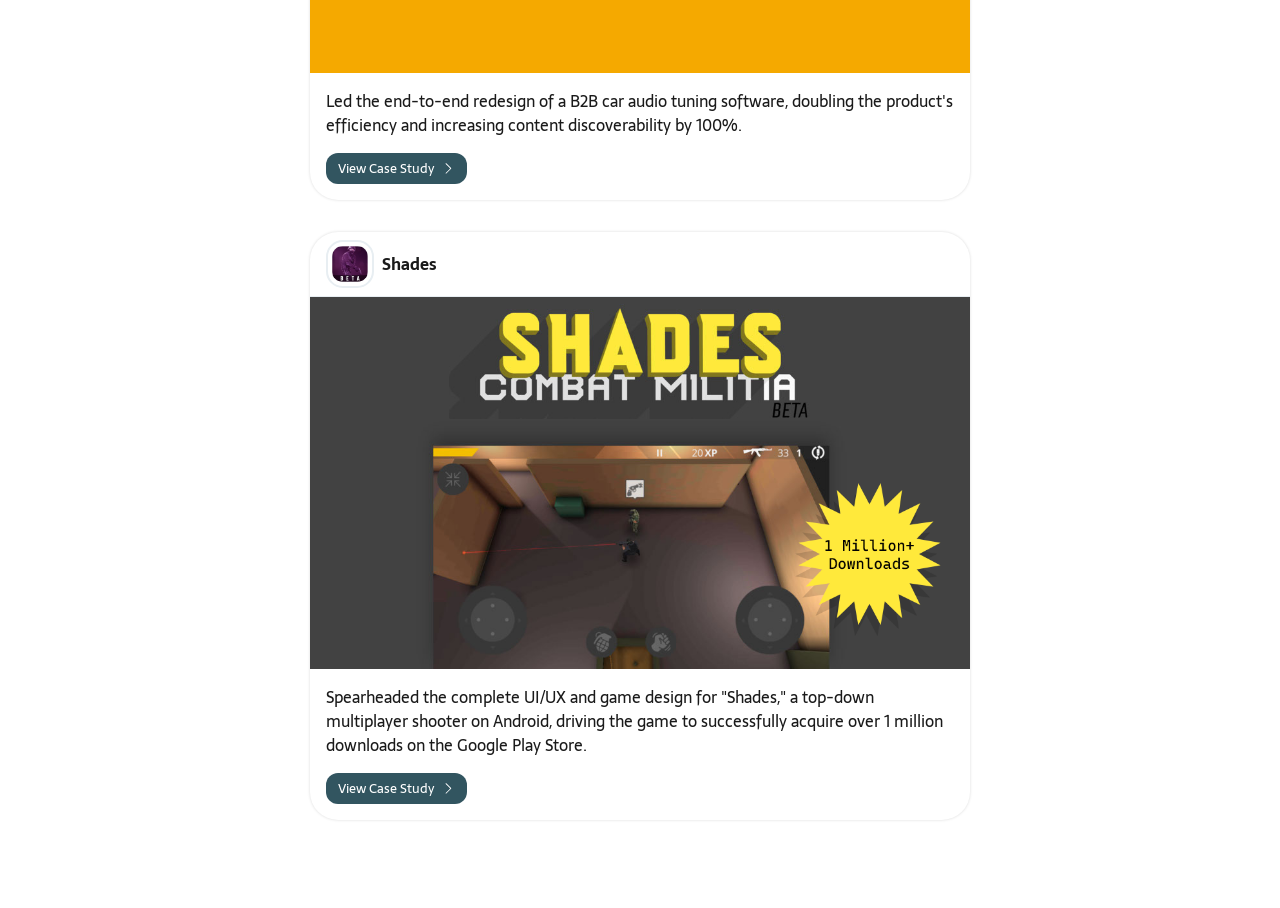
==== commit db440537: "Brand new version with enhancements Pushing brand new version with completed projects and many quali" ====
--- a/index.html
+++ b/index.html
@@ -1,13 +1,19 @@
 <!DOCTYPE html>
+
 <html data-bs-theme="light" lang="en">
-
 <head>
-    <meta charset="utf-8">
-    <meta name="viewport" content="width=device-width, initial-scale=1.0, shrink-to-fit=no">
-    <title>Yogesh Singh - UX/Product Designer</title>
-    <link rel="canonical" href="https://cyogesh56.com/">
-    <meta property="og:url" content="https://cyogesh56.com/">
-    <script type="application/ld+json">
+<meta charset="utf-8"/>
+<meta content="width=device-width, initial-scale=1.0, shrink-to-fit=no" name="viewport"/>
+<title>Yogesh Singh - UX/Product Designer</title>
+<link href="https://cyogesh56.com/" rel="canonical"/>
+<meta content="https://cyogesh56.com/" property="og:url"/>
+<meta content="Yogesh Singh Portfolio" name="twitter:title"/>
+<meta content="Explore case studies by Yogesh Singh. Specializing in complex enterprise SaaS, accessible mobile apps, and creating web applications using AI tools." property="og:description"/>
+<meta content="summary" name="twitter:card"/>
+<meta content="website" property="og:type"/>
+<meta content="Senior UX &amp; Product Designer specializing in enterprise SaaS, accessibility, and user-centered design. MS in HCI." name="twitter:description"/>
+<meta content="Portfolio of Yogesh Singh, a Senior UX/Product Designer with experience building accessible, user-centered enterprise SaaS, web, and mobile apps." name="description"/>
+<script type="application/ld+json">
         {
             "@context": "http://schema.org",
             "@type": "WebSite",
@@ -15,245 +21,262 @@
             "url": "https://cyogesh56.com"
         }
     </script>
-    <link rel="icon" type="image/png" sizes="512x512" href="assets/img/favicon-1.png">
-    <link rel="icon" type="image/png" sizes="512x512" href="assets/img/favicon-1.png" media="(prefers-color-scheme: dark)">
-    <link rel="icon" type="image/png" sizes="512x512" href="assets/img/favicon-1.png">
-    <link rel="icon" type="image/png" sizes="512x512" href="assets/img/favicon-1.png" media="(prefers-color-scheme: dark)">
-    <link rel="icon" type="image/png" sizes="512x512" href="assets/img/favicon-1.png">
-    <link rel="icon" type="image/png" sizes="512x512" href="assets/img/favicon-1.png">
-    <link rel="stylesheet" href="assets/bootstrap/css/bootstrap.min.css">
-    <link rel="stylesheet" href="assets/css/Sarala.css">
-    <link rel="stylesheet" href="assets/css/swiper-icons.css">
-    <link rel="stylesheet" href="assets/css/bs-theme-overrides.css">
-    <link rel="stylesheet" href="https://cdn.jsdelivr.net/npm/bootstrap-icons@1.11.3/font/bootstrap-icons.min.css">
-    <link rel="stylesheet" href="assets/css/Simple-Slider-swiper-bundle.min.css">
-    <link rel="stylesheet" href="assets/css/Simple-Slider.css">
-    <link rel="stylesheet" href="assets/css/styles.css">
+<link href="assets/img/favicon-1.png" rel="icon" sizes="512x512" type="image/png"/>
+<link href="assets/img/favicon-1.png" media="(prefers-color-scheme: dark)" rel="icon" sizes="512x512" type="image/png"/>
+<link href="assets/img/favicon-1.png" rel="icon" sizes="512x512" type="image/png"/>
+<link href="assets/img/favicon-1.png" media="(prefers-color-scheme: dark)" rel="icon" sizes="512x512" type="image/png"/>
+<link href="assets/img/favicon-1.png" rel="icon" sizes="512x512" type="image/png"/>
+<link href="assets/img/favicon-1.png" rel="icon" sizes="512x512" type="image/png"/>
+<link href="assets/bootstrap/css/bootstrap.min.css" rel="stylesheet"/>
+<link href="assets/css/Sarala.css" rel="stylesheet"/>
+<link href="assets/css/swiper-icons.css" rel="stylesheet"/>
+<link href="assets/css/bs-theme-overrides.css" rel="stylesheet"/>
+<link href="https://cdn.jsdelivr.net/npm/bootstrap-icons@1.11.3/font/bootstrap-icons.min.css" rel="stylesheet"/>
+<link href="assets/css/Simple-Slider-swiper-bundle.min.css" rel="stylesheet"/>
+<link href="assets/css/Simple-Slider.css" rel="stylesheet"/>
+<link href="assets/css/styles.css" rel="stylesheet"/>
 </head>
+<body>
+<div id="full-screen-loader">
+<div class="circular-loader"><img alt="Yogesh's Logo" class="loader-logo" fetchpriority="high" src="assets/img/favicon-1.png"/></div>
+</div>
+<nav class="navbar navbar-expand bg-body py-1">
+<div class="container" style="max-width: 684px;"><a class="navbar-brand d-flex align-items-center" href="index.html"><img alt="Yogesh Singh Logo" class="brand-logo" loading="lazy" src="assets/img/favicon-1.png"/>
+<div class="d-flex" style="gap: 2px;">
+<p class="top-bar-text">Yogesh Singh</p>
+<div class="d-flex top-bar-subtext-area"><small class="top-bar-subtext">cy56</small><small class="top-bar-subtext">cyogesh56</small></div>
+</div>
+</a></div>
+</nav>
+<div class="mesh-gradient"></div>
+<section><section>
+<div aria-label="Story Viewer" aria-modal="true" id="story-viewer" role="dialog" tabindex="-1">
+<div class="story-top-gradient"></div>
+<div aria-live="polite" class="sr-only" id="a11y-announcer"></div>
+<div class="progress-container" id="progress-container"></div>
+<button aria-label="Close story viewer" class="close-btn" onclick="closeStories()">×</button>
+<button aria-label="Previous story" class="nav-tap left" onclick="prevStory()"></button>
+<button aria-label="Next story" class="nav-tap right" onclick="nextStory()"></button>
+<div class="slides-container">
+<!-- Story 1: Typewriter -->
+<div class="story-slide gradient-green-1" data-duration="6000" data-title="Story 1">
+<div class="story-content" style="padding: 0 1.5rem; display: flex; flex-direction: column; justify-content: center; align-items: center; height: 100%;">
+<h1 class="hook-headline"><span class="typewriter" style="white-space: pre-wrap;">Bad Design is frustrating. 🤨
+Good Design is Invisible. 😶‍🌫️</span></h1>
+</div>
+</div>
+<!-- Story 2: Fade-in -->
+<div class="story-slide gradient-green-2" data-duration="5500" data-title="Story 2">
+<div class="story-content" style="padding: 0 1.5rem; text-align: center; height: 100%; display: flex; flex-direction: column; align-items: center; justify-content: center;">
+<h1 class="hook-headline" style="max-width: 800px; display: inline-block;">
+<span class="fade-in-text" style="animation-delay: 0.1s;">I'm Yogesh Singh <img alt="Yogesh" class="inline-profile" loading="lazy" src="assets/img/26e7e52977c96ca41762d21a1bf694a3.jpg"/></span>
+<span class="fade-in-text" style="animation-delay: 0.5s;">I design the experiences that feel natural.</span>
+</h1>
+</div>
+</div>
+<!-- Story 3: Venn Diagram -->
+<div class="story-slide gradient-green-3" data-duration="6000" data-title="Story 3">
+<div class="story-content" style="display: flex; flex-direction: column; align-items: center; justify-content: center; height: 100%; padding: 0 1rem;">
+<h1 class="fade-in-text" style="font-size: 2.2rem; text-align: center; margin-bottom: 2rem; font-weight: 700; animation-delay: 0.1s;">My Focus</h1>
+<div class="venn-container fade-in-text" style="animation-delay: 0.3s;">
+<div class="venn-circle left"></div>
+<div class="venn-circle right"></div>
+<div class="venn-text left">User<br/>Needs</div>
+<div class="venn-text right">Business<br/>Goals</div>
+<div class="venn-icon">✨</div>
+</div>
+<div class="vertical-arrow fade-in-text" style="animation-delay: 0.6s;"></div>
+<p class="fade-in-text" style="font-size: 1.2rem; font-weight: 500; text-align: center; line-height: 1.4; max-width: 280px; animation-delay: 0.8s;">Designing for the sweet spot where high-impact products are born.</p>
+</div>
+</div>
+<!-- Story 4: Recommendations -->
+<div class="story-slide gradient-green-4" data-duration="7000" data-title="Story 4">
+<div class="story-content" style="height: 100%; display: flex; flex-direction: column; justify-content: center; align-items: center; padding: 0 1rem;">
+<h1 style="font-size: 2.2rem; text-align: center; margin-bottom: 2rem; font-weight: 700;">Coworkers Say</h1>
+<div class="recommendation-card fade-in-text" style="animation-delay: 0.2s;">
+<p class="rec-quote">"Yogesh is a fantastic designer filled with so much heart and passion for his craft."</p>
+<div class="rec-author">
+<img alt="Seth Turner" loading="lazy" src="assets/img/1650554655843.jpeg"/>
+<div class="author-info">
+<h4>Seth Turner</h4>
+</div>
+</div>
+</div>
+<div class="recommendation-card fade-in-text" style="animation-delay: 0.6s;">
+<p class="rec-quote">"He's dependable, delivers high-quality results, and elevates the people around him."</p>
+<div class="rec-author">
+<img alt="Natasha Vandeventer" loading="lazy" src="assets/img/1705528278051.jpeg"/>
+<div class="author-info">
+<h4>Natasha Vandeventer</h4>
+</div>
+</div>
+</div>
+</div>
+</div>
+</div>
+</div>
+</section></section>
+<div class="stories"><nav aria-label="Stories Feed" class="stories-container">
+<button aria-label="Open story: Intro" class="story-trigger" onclick="openStories(0, this)">
+<div class="story-circle">
+<div aria-hidden="true" class="story-circle-inner"><img alt="Yogesh's Memoji waving Hi" class="img-fluid story-icon" loading="lazy" src="assets/img/3.png"/></div>
+</div>
+<span class="story-label">Intro</span>
+</button>
+<button aria-label="Open story: Toolkit" class="story-trigger" onclick="openStories(1, this)">
+<div class="story-circle">
+<div aria-hidden="true" class="story-circle-inner"><img alt="Yogesh's Memoji in front of laptop" class="img-fluid story-icon" loading="lazy" src="assets/img/7.png"/></div>
+</div>
+<span class="story-label">Me</span>
+</button>
+<button aria-label="Open story: Kudos" class="story-trigger" onclick="openStories(2, this)">
+<div class="story-circle">
+<div aria-hidden="true" class="story-circle-inner"><img alt="Yogesh's Memoji Whispering" class="img-fluid story-icon" loading="lazy" src="assets/img/6.png"/></div>
+</div>
+<span class="story-label">Focus</span>
+</button>
+<button aria-label="Open story: Connect" class="story-trigger" onclick="openStories(3, this)">
+<div class="story-circle">
+<div aria-hidden="true" class="story-circle-inner"><img alt="Yogesh's Memoji asking to contact him" class="img-fluid story-icon" loading="lazy" src="assets/img/2.png"/></div>
+</div>
+<span class="story-label">Recs</span>
+</button>
+</nav></div>
+<section>
+<div class="container d-flex flex-column feed-content">
+<div class="d-flex flex-column feed-card slide-in-top" id="card-1">
+<div class="d-flex flex-row align-items-center feed-card-header">
+<div class="feed-card-logo"><img alt="St. Jude logo" class="logo" loading="lazy" src="assets/img/St_Jude_logo_PNG_(5).png"/></div>
+<div>
+<p class="feed-case-heading">St. Jude Children's Research Hospital (ALSAC)</p>
+</div>
+</div>
+<div class="feed-image"><img alt="A cover image showing screenshots of different apps Yogesh Singh created at St. Jude." class="feed-card-image" loading="lazy" src="assets/img/ALSAC%20Cover.png"/></div>
+<div class="d-flex flex-column align-items-start feed-card-footer">
+<div class="d-flex feed-card-footer-body">
+<p class="feed-card-footer-author">Led research-backed user experiences to increase online payments by $800k, reduced print &amp; shipment costs by $170K annually, and more.</p>
+</div><a aria-label="View Case Studies" class="stretched-link btn btn-primary feed-card-button" href="alsac.html" tabindex="0" type="button">View Case Studies<svg class="bi bi-chevron-right feed-card-button-icon" fill="currentColor" height="1em" viewbox="0 0 16 16" width="1em" xmlns="http://www.w3.org/2000/svg">
+<path d="M4.646 1.646a.5.5 0 0 1 .708 0l6 6a.5.5 0 0 1 0 .708l-6 6a.5.5 0 0 1-.708-.708L10.293 8 4.646 2.354a.5.5 0 0 1 0-.708z" fill-rule="evenodd"></path>
+</svg></a>
+</div>
+</div>
+<div class="d-flex flex-column feed-card slide-in-top gap-2" style="padding: 1rem 1rem 0rem 1rem;">
+<p class="feed-case-heading"><svg class="bi bi-stars" fill="currentColor" height="1em" style="margin-right: 4px;" viewbox="0 0 16 16" width="1em" xmlns="http://www.w3.org/2000/svg">
+<path d="M7.657 6.247c.11-.33.576-.33.686 0l.645 1.937a2.89 2.89 0 0 0 1.829 1.828l1.936.645c.33.11.33.576 0 .686l-1.937.645a2.89 2.89 0 0 0-1.828 1.829l-.645 1.936a.361.361 0 0 1-.686 0l-.645-1.937a2.89 2.89 0 0 0-1.828-1.828l-1.937-.645a.361.361 0 0 1 0-.686l1.937-.645a2.89 2.89 0 0 0 1.828-1.828l.645-1.937zM3.794 1.148a.217.217 0 0 1 .412 0l.387 1.162c.173.518.579.924 1.097 1.097l1.162.387a.217.217 0 0 1 0 .412l-1.162.387A1.734 1.734 0 0 0 4.593 5.69l-.387 1.162a.217.217 0 0 1-.412 0L3.407 5.69A1.734 1.734 0 0 0 2.31 4.593l-1.162-.387a.217.217 0 0 1 0-.412l1.162-.387A1.734 1.734 0 0 0 3.407 2.31l.387-1.162zM10.863.099a.145.145 0 0 1 .274 0l.258.774c.115.346.386.617.732.732l.774.258a.145.145 0 0 1 0 .274l-.774.258a1.156 1.156 0 0 0-.732.732l-.258.774a.145.145 0 0 1-.274 0l-.258-.774a1.156 1.156 0 0 0-.732-.732L9.1 2.137a.145.145 0 0 1 0-.274l.774-.258c.346-.115.617-.386.732-.732L10.863.1z"></path>
+</svg>AI-native projects</p>
+<div aria-label="AI-native Projects" aria-roledescription="card-carousel" class="special-card-container carousel-container" data-controls="true" data-dots="false" role="region"><button aria-label="Previous Slide" class="btn btn-light shadow d-flex justify-content-center align-items-center carousel-btn-prev rounded-circle nav-btn nav-btn-prev position-absolute top-50 start-0 translate-middle-y text-secondary" style="opacity: 0;pointer-events: none;" type="button"><svg class="bi bi-chevron-left" fill="currentColor" height="1em" viewbox="0 0 16 16" width="1em" xmlns="http://www.w3.org/2000/svg">
+<path d="M11.354 1.646a.5.5 0 0 1 0 .708L5.707 8l5.647 5.646a.5.5 0 0 1-.708.708l-6-6a.5.5 0 0 1 0-.708l6-6a.5.5 0 0 1 .708 0z" fill-rule="evenodd"></path>
+</svg></button>
+<div class="d-flex carousel-track overflow-x-auto gap-3 pb-3 pt-1">
+<div class="special-card col-8" id="special-card-1">
+<div class="special-card-header"><img class="img-fluid special-card-header-image" loading="lazy" src="assets/img/Alt-Tag%20Studio%20Features%204.png"/></div>
+<div class="special-card-body gap-2">
+<div class="special-card-body-logo-container"><img class="special-card-body-logo" loading="lazy" src="assets/img/ChatGPT%20Image%20Apr%2029,%202026,%2010_33_37%20PM%201.png"/></div>
+<div>
+<p class="special-card-heading">Alt-Tag Studio</p>
+<p class="special-card-subheading">Privacy-first desktop IDE for AI alt-text generation.</p>
+</div>
+</div>
+<div class="p-2 special-card-footer"><a class="stretched-link btn btn-primary special-card-button feed-card-button" href="alt-tag-studio.html">View Project<svg class="bi bi-chevron-right" fill="currentColor" height="1em" viewbox="0 0 16 16" width="1em" xmlns="http://www.w3.org/2000/svg">
+<path d="M4.646 1.646a.5.5 0 0 1 .708 0l6 6a.5.5 0 0 1 0 .708l-6 6a.5.5 0 0 1-.708-.708L10.293 8 4.646 2.354a.5.5 0 0 1 0-.708z" fill-rule="evenodd"></path>
+</svg></a></div>
+</div>
+<div class="special-card col-8" id="special-card-2">
+<div class="special-card-header"><img class="img-fluid special-card-header-image" loading="lazy" src="assets/img/DocDoc%20Mockup%208.png"/></div>
+<div class="special-card-body gap-2">
+<div><img class="special-card-body-logo" loading="lazy" src="assets/img/DocDoc-Logo.png"/></div>
+<div>
+<p class="special-card-heading">DocDoc: Secure Vault for Your Docs</p>
+<p class="special-card-subheading">Encrypted, Organized, Offline home for your documents.</p>
+</div>
+</div>
+<div class="p-2 special-card-footer"><a class="stretched-link btn btn-primary special-card-button feed-card-button" href="docdoc.html">View Project<svg class="bi bi-chevron-right" fill="currentColor" height="1em" viewbox="0 0 16 16" width="1em" xmlns="http://www.w3.org/2000/svg">
+<path d="M4.646 1.646a.5.5 0 0 1 .708 0l6 6a.5.5 0 0 1 0 .708l-6 6a.5.5 0 0 1-.708-.708L10.293 8 4.646 2.354a.5.5 0 0 1 0-.708z" fill-rule="evenodd"></path>
+</svg></a></div>
+</div>
+<div class="special-card col-8" id="special-card-3">
+<div class="special-card-header"><img class="img-fluid special-card-header-image" loading="lazy" src="assets/img/LinkedIn%20Job%20Search%20Enhancer%20Screenshot%201.png"/></div>
+<div class="special-card-body gap-2">
+<div><img class="special-card-body-logo" loading="lazy" src="assets/img/icon128.png"/></div>
+<div>
+<p class="special-card-heading">LinkedIn Job Search Enhancer</p>
+<p class="special-card-subheading">Hide promoted/reposted LinkedIn jobs and get badges.</p>
+</div>
+</div>
+<div class="p-2 special-card-footer"><a class="stretched-link btn btn-primary special-card-button feed-card-button" href="job-search-enhancer.html">View Project<svg class="bi bi-chevron-right" fill="currentColor" height="1em" viewbox="0 0 16 16" width="1em" xmlns="http://www.w3.org/2000/svg">
+<path d="M4.646 1.646a.5.5 0 0 1 .708 0l6 6a.5.5 0 0 1 0 .708l-6 6a.5.5 0 0 1-.708-.708L10.293 8 4.646 2.354a.5.5 0 0 1 0-.708z" fill-rule="evenodd"></path>
+</svg></a></div>
+</div>
+</div><button aria-label="Next Slide" class="btn btn-light shadow d-flex justify-content-center align-items-center carousel-btn-next rounded-circle nav-btn nav-btn-next position-absolute top-50 end-0 translate-middle-y text-secondary" style="opacity: 0;pointer-events: none;" type="button"><svg class="bi bi-chevron-right" fill="currentColor" height="1em" viewbox="0 0 16 16" width="1em" xmlns="http://www.w3.org/2000/svg">
+<path d="M4.646 1.646a.5.5 0 0 1 .708 0l6 6a.5.5 0 0 1 0 .708l-6 6a.5.5 0 0 1-.708-.708L10.293 8 4.646 2.354a.5.5 0 0 1 0-.708z" fill-rule="evenodd"></path>
+</svg></button>
+</div>
+</div>
+<div class="d-flex flex-column feed-card slide-in-top" id="card-2">
+<div class="d-flex flex-row align-items-center feed-card-header">
+<div class="feed-card-logo"><img alt="Continental AG logo" class="logo" loading="lazy" src="assets/img/Continental13_Logo_Seal_137c_TransBG.png"/></div>
+<div>
+<p class="feed-case-heading">Continental AG</p>
+</div>
+</div>
+<div class="feed-image"><img alt="Continental project cover image" class="feed-card-image" loading="lazy" src="assets/img/Continental_logo_locked.png"/></div>
+<div class="d-flex flex-column align-items-start feed-card-footer">
+<div class="d-flex feed-card-footer-body">
+<p class="feed-card-footer-author">Led the end-to-end redesign of a B2B car audio tuning software, doubling the product's efficiency and increasing content discoverability by 100%.</p>
+</div><a aria-label="View Case Study" class="stretched-link btn btn-primary feed-card-button" href="continental.html" tabindex="0" type="button">View Case Study<svg class="bi bi-chevron-right feed-card-button-icon" fill="currentColor" height="1em" viewbox="0 0 16 16" width="1em" xmlns="http://www.w3.org/2000/svg">
+<path d="M4.646 1.646a.5.5 0 0 1 .708 0l6 6a.5.5 0 0 1 0 .708l-6 6a.5.5 0 0 1-.708-.708L10.293 8 4.646 2.354a.5.5 0 0 1 0-.708z" fill-rule="evenodd"></path>
+</svg></a>
+</div>
+</div>
+<div class="d-flex flex-column feed-card slide-in-top object-hidden" id="card-3">
+<div class="d-flex flex-row align-items-center feed-card-header">
+<div class="feed-card-logo"><img alt="Shades project logo" class="logo" loading="lazy" src="assets/img/Shades_logo.png"/></div>
+<div>
+<p class="feed-case-heading">Shades</p>
+</div>
+</div>
+<div class="feed-image"><img alt="A cover image showing screenshot of Shades android game." class="feed-card-image" loading="lazy" src="assets/img/ad9b4d56722193.59b99bbec9807.png"/></div>
+<div class="d-flex flex-column align-items-start feed-card-footer">
+<div class="d-flex feed-card-footer-body">
+<p class="feed-card-footer-author">Spearheaded the complete UI/UX and game design for "Shades," a top-down multiplayer shooter on Android, driving the game to successfully acquire over 1 million downloads on the Google Play Store.</p>
+</div><a aria-label="View Case Study" class="stretched-link btn btn-primary feed-card-button" href="shades.html" tabindex="0" type="button">View Case Study<svg class="bi bi-chevron-right feed-card-button-icon" fill="currentColor" height="1em" viewbox="0 0 16 16" width="1em" xmlns="http://www.w3.org/2000/svg">
+<path d="M4.646 1.646a.5.5 0 0 1 .708 0l6 6a.5.5 0 0 1 0 .708l-6 6a.5.5 0 0 1-.708-.708L10.293 8 4.646 2.354a.5.5 0 0 1 0-.708z" fill-rule="evenodd"></path>
+</svg></a>
+</div>
+</div>
+</div>
+</section>
+<div class="hstack bottom-nav">
+<div class="container d-flex flex-row justify-content-around align-items-center bottom-nav-container">
+<div class="bottom-nav-btn"><a aria-label="Home" class="bottom-nav-btn-link selected" href="#"><svg class="bi bi-house-fill bottom-nav-icon" fill="currentColor" height="1em" viewbox="0 0 16 16" width="1em" xmlns="http://www.w3.org/2000/svg">
+<path d="M8.707 1.5a1 1 0 0 0-1.414 0L.646 8.146a.5.5 0 0 0 .708.708L8 2.207l6.646 6.647a.5.5 0 0 0 .708-.708L13 5.793V2.5a.5.5 0 0 0-.5-.5h-1a.5.5 0 0 0-.5.5v1.293z"></path>
+<path d="m8 3.293 6 6V13.5a1.5 1.5 0 0 1-1.5 1.5h-9A1.5 1.5 0 0 1 2 13.5V9.293l6-6Z"></path>
+</svg>
+<p class="bottom-nav-label">Home</p>
+</a></div>
+<div class="bottom-nav-btn"><a aria-label="Experiments" class="bottom-nav-btn-link" href="experiments.html"><svg class="bi bi-rocket-takeoff-fill bottom-nav-icon" fill="currentColor" height="1em" viewbox="0 0 16 16" width="1em" xmlns="http://www.w3.org/2000/svg">
+<path d="M12.17 9.53c2.307-2.592 3.278-4.684 3.641-6.218.21-.887.214-1.58.16-2.065a3.578 3.578 0 0 0-.108-.563 2.22 2.22 0 0 0-.078-.23V.453c-.073-.164-.168-.234-.352-.295a2.35 2.35 0 0 0-.16-.045 3.797 3.797 0 0 0-.57-.093c-.49-.044-1.19-.03-2.08.188-1.536.374-3.618 1.343-6.161 3.604l-2.4.238h-.006a2.552 2.552 0 0 0-1.524.734L.15 7.17a.512.512 0 0 0 .433.868l1.896-.271c.28-.04.592.013.955.132.232.076.437.16.655.248l.203.083c.196.816.66 1.58 1.275 2.195.613.614 1.376 1.08 2.191 1.277l.082.202c.089.218.173.424.249.657.118.363.172.676.132.956l-.271 1.9a.512.512 0 0 0 .867.433l2.382-2.386c.41-.41.668-.949.732-1.526l.24-2.408Zm.11-3.699c-.797.8-1.93.961-2.528.362-.598-.6-.436-1.733.361-2.532.798-.799 1.93-.96 2.528-.361.599.599.437 1.732-.36 2.531Z"></path>
+<path d="M5.205 10.787a7.632 7.632 0 0 0 1.804 1.352c-1.118 1.007-4.929 2.028-5.054 1.903-.126-.127.737-4.189 1.839-5.18.346.69.837 1.35 1.411 1.925Z"></path>
+</svg>
+<p class="bottom-nav-label">Experiments</p>
+</a></div>
+<div class="bottom-nav-btn"><a aria-label="Experience" class="bottom-nav-btn-link" href="experience.html"><svg class="bi bi-file-text-fill bottom-nav-icon" fill="currentColor" height="1em" viewbox="0 0 16 16" width="1em" xmlns="http://www.w3.org/2000/svg">
+<path d="M12 0H4a2 2 0 0 0-2 2v12a2 2 0 0 0 2 2h8a2 2 0 0 0 2-2V2a2 2 0 0 0-2-2M5 4h6a.5.5 0 0 1 0 1H5a.5.5 0 0 1 0-1m-.5 2.5A.5.5 0 0 1 5 6h6a.5.5 0 0 1 0 1H5a.5.5 0 0 1-.5-.5M5 8h6a.5.5 0 0 1 0 1H5a.5.5 0 0 1 0-1m0 2h3a.5.5 0 0 1 0 1H5a.5.5 0 0 1 0-1"></path>
+</svg>
+<p class="bottom-nav-label">Experience</p>
+</a></div>
+<div class="bottom-nav-btn"><a aria-label="About Me" class="bottom-nav-btn-link" href="about.html"><img alt="Yogesh Singh profile icon" class="bottom-nav-profile-btn" src="assets/img/26e7e52977c96ca41762d21a1bf694a3.jpg"/></a></div>
+</div>
+</div>
+<script src="assets/js/jquery.min.js"></script>
+<script src="assets/bootstrap/js/bootstrap.min.js"></script>
+<script src="assets/js/bs-init.js"></script>
+<script src="assets/js/HeroCarousel.js"></script>
+<script src="https://cdnjs.cloudflare.com/ajax/libs/html2pdf.js/0.10.1/html2pdf.bundle.min.js"></script>
+<script src="assets/js/LightboxExpandCarousel.js"></script>
+<script src="assets/js/Loader.js"></script>
 
-<body>
-    <div id="full-screen-loader">
-        <div class="circular-loader"><img class="loader-logo" alt="Yogesh's Logo" src="assets/img/favicon-1.png"></div>
-    </div>
-    <nav class="navbar navbar-expand bg-body py-1">
-        <div class="container" style="max-width: 576px;"><a class="navbar-brand d-flex align-items-center" href="index.html"><img class="brand-logo" src="assets/img/favicon-1.png" alt="Yogesh Singh Logo">
-                <div class="d-flex" style="gap: 2px;">
-                    <p class="top-bar-text">Yogesh Singh</p>
-                    <div class="d-flex top-bar-subtext-area"><small class="top-bar-subtext">cy56</small><small class="top-bar-subtext">cyogesh56</small></div>
-                </div>
-            </a></div>
-    </nav>
-    <div class="mesh-gradient"></div>
-    <section>    <div id="story-viewer" role="dialog" aria-modal="true" aria-label="Story Viewer" tabindex="-1">
-        <div id="a11y-announcer" class="sr-only" aria-live="polite"></div>
-
-        <div class="progress-container" id="progress-container"></div>
-        
-        <button class="close-btn" onclick="closeStories()" aria-label="Close story viewer">&times;</button>
-        
-        <button class="nav-tap left" onclick="prevStory()" aria-label="Previous story"></button>
-        <button class="nav-tap right" onclick="nextStory()" aria-label="Next story"></button>
-
-        <div class="slides-container">
-            <div class="story-slide gradient-bg" data-duration="4500" data-title="Introduction">
-                <div class="story-content">
-                    <h1><span class="typewriter">I'm a UX/Product Designer.</span></h1>
-                    <p>I blend strategic vision with data-driven creativity to empower brands.</p>
-                </div>
-            </div>
-
-            <div class="story-slide" data-duration="6500" data-title="Technical Toolkit">
-                <div class="story-content">
-                    <h1>Expert Toolkit</h1>
-                    <p>Crafting with a specialized tech cloud.</p>
-                    <div class="tech-orbit" aria-label="List of skills">
-                        <div class="tech-icon"><img class="img-fluid tech-icon-image" alt="Figma logo" src="assets/img/figma-svgrepo-com.svg">Figma</div>
-                        <div class="tech-icon"><img class="img-fluid tech-icon-image" alt="Claude logo" src="assets/img/claude-color.png">Claude</div>
-                        <div class="tech-icon"><img class="img-fluid tech-icon-image" alt="Google Gemini logo" src="assets/img/gemini-color.png">Google AI Suite</div>
-                        <div class="tech-icon"><img class="img-fluid tech-icon-image" alt="Lovable logo" src="assets/img/lovable-color.png">Lovable</div>
-                        <div class="tech-icon"><img class="img-fluid tech-icon-image" alt="UserTesting logo" src="assets/img/USER.png">UserTesting</div>
-                        <div class="tech-icon"><img class="img-fluid tech-icon-image" alt="Framer logo" src="assets/img/framer-icon.png">Framer</div>
-                        <div class="tech-icon"><img class="img-fluid tech-icon-image" alt="Webflow logo" src="assets/img/Webflow_Logo_Blue.png">Webflow</div>
-                    </div>
-                </div>
-            </div>
-
-            <div class="story-slide" data-duration="7000" data-title="Kudos and Recommendations">
-                <div class="story-content">
-                    <h1>Kudos</h1>
-                    <div class="recommendation-card">
-                        <p class="rec-quote">
-                            "What really stands out about Yogesh is his ability to break down complex ideas and communicate them clearly to stakeholders, ensuring that everyone could align on the path forward."
-                        </p>
-                        <div class="rec-author">
-                            <div class="author-image">
-                                <img class="reviewer-profile-photo" src="assets/img/1705528278051.jpeg">
-                            </div>
-                            <div class="author-info">
-                                <h4>Natasha Vandeventer</h4>
-                                <p>Natasha was my senior at St. Jude Children's Research Hospital (ALSAC)</p>
-                            </div>
-                        </div>
-                    </div>
-                </div>
-            </div>
-
-            <div class="story-slide gradient-bg" data-duration="6000" data-title="Call to action">
-                <div class="story-content">
-                    <h1>Let's Connect</h1>
-                    <p>Currently open to Design Leadership and high-impact UX opportunities.</p>
-                </div>
-                <div class="story-footer">
-                    <a href="mailto:cyogesh56@gmail.com?subject=Let's%20work%20together!" class="cta-button" onclick="event.stopPropagation()">Send Me an Email</a>
-                </div>
-            </div>
-        </div>
-    </div></section>
-    <div class="stories">    <nav class="stories-container" aria-label="Stories Feed">
-        <button class="story-trigger" onclick="openStories(0, this)" aria-label="Open story: Intro">
-            <div class="story-circle">
-                <div class="story-circle-inner" aria-hidden="true"><img class="img-fluid story-icon" alt="" src="assets/img/3.png"></div>
-            </div>
-            <span class="story-label">Intro</span>
-        </button>
-
-        <button class="story-trigger" onclick="openStories(1, this)" aria-label="Open story: Toolkit">
-            <div class="story-circle">
-                <div class="story-circle-inner" aria-hidden="true"><img class="img-fluid story-icon" alt="" src="assets/img/7.png"></div>
-            </div>
-            <span class="story-label">Toolkit</span>
-        </button>
-
-        <button class="story-trigger" onclick="openStories(2, this)" aria-label="Open story: Kudos">
-            <div class="story-circle">
-                <div class="story-circle-inner" aria-hidden="true"><img class="img-fluid story-icon" alt="" src="assets/img/6.png"></div>
-            </div>
-            <span class="story-label">Kudos</span>
-        </button>
-
-        <button class="story-trigger" onclick="openStories(3, this)" aria-label="Open story: Connect">
-            <div class="story-circle">
-                <div class="story-circle-inner" aria-hidden="true"><img class="img-fluid story-icon" alt="" src="assets/img/2.png"></div>
-            </div>
-            <span class="story-label">Connect</span>
-        </button>
-    </nav></div>
-    <section>
-        <div class="container d-flex flex-column feed-content">
-            <div class="d-flex flex-column feed-card slide-in-top">
-                <div class="d-flex flex-row align-items-center feed-card-header">
-                    <div class="feed-card-logo"><img class="logo" src="assets/img/DocDoc-Logo.png" alt="St. Jude logo"></div>
-                    <div>
-                        <p class="feed-case-heading"><strong>DocDoc - Secure Vault for Your Docs</strong></p>
-                    </div>
-                </div>
-                <div class="feed-image"><img class="feed-card-image" src="assets/img/DocDoc%20Mockup%208.png" alt="A cover image showing screenshots of different apps Yogesh Singh created at St. Jude."></div>
-                <div class="d-flex flex-column align-items-start feed-card-footer">
-                    <div class="d-flex feed-card-footer-body">
-                        <p class="feed-card-footer-author">Encrypted, Organized, Offline home for your documents.</p>
-                    </div><a class="stretched-link btn btn-primary feed-card-button" href="docdoc.html" type="button" tabindex="0" aria-label="View Case Studies">View Project<svg xmlns="http://www.w3.org/2000/svg" width="1em" height="1em" fill="currentColor" viewBox="0 0 16 16" class="bi bi-chevron-right feed-card-button-icon">
-                            <path fill-rule="evenodd" d="M4.646 1.646a.5.5 0 0 1 .708 0l6 6a.5.5 0 0 1 0 .708l-6 6a.5.5 0 0 1-.708-.708L10.293 8 4.646 2.354a.5.5 0 0 1 0-.708z"></path>
-                        </svg></a>
-                </div>
-            </div>
-            <div class="d-flex flex-column feed-card slide-in-top">
-                <div class="d-flex flex-row align-items-center feed-card-header">
-                    <div class="feed-card-logo"><img class="logo" src="assets/img/icon128.png" alt="St. Jude logo"></div>
-                    <div>
-                        <p class="feed-case-heading"><strong>LinkedIn Job Search Enhancer</strong></p>
-                    </div>
-                </div>
-                <div class="feed-image"><img class="feed-card-image" src="assets/img/LinkedIn%20Job%20Search%20Enhancer%20Screenshot%201-1.png" alt="A cover image showing screenshots of different apps Yogesh Singh created at St. Jude."></div>
-                <div class="d-flex flex-column align-items-start feed-card-footer">
-                    <div class="d-flex feed-card-footer-body">
-                        <p class="feed-card-footer-author">Remove clutter by hiding promoted &amp; reposted LinkedIn jobs, and get language badges.</p>
-                    </div><a class="stretched-link btn btn-primary feed-card-button" href="job-search-enhancer.html" type="button" tabindex="0" aria-label="View Case Studies">View Project<svg xmlns="http://www.w3.org/2000/svg" width="1em" height="1em" fill="currentColor" viewBox="0 0 16 16" class="bi bi-chevron-right feed-card-button-icon">
-                            <path fill-rule="evenodd" d="M4.646 1.646a.5.5 0 0 1 .708 0l6 6a.5.5 0 0 1 0 .708l-6 6a.5.5 0 0 1-.708-.708L10.293 8 4.646 2.354a.5.5 0 0 1 0-.708z"></path>
-                        </svg></a>
-                </div>
-            </div>
-            <div class="d-flex flex-column feed-card slide-in-top">
-                <div class="d-flex flex-row align-items-center feed-card-header">
-                    <div class="feed-card-logo"><img class="logo" src="assets/img/St_Jude_logo_PNG_(5).png" alt="St. Jude logo"></div>
-                    <div>
-                        <p class="feed-case-heading">St. Jude Children's Research Hospital (ALSAC)</p>
-                    </div>
-                </div>
-                <div class="feed-image"><img class="feed-card-image" src="assets/img/ALSAC%20Cover.png" alt="A cover image showing screenshots of different apps Yogesh Singh created at St. Jude."></div>
-                <div class="d-flex flex-column align-items-start feed-card-footer">
-                    <div class="d-flex feed-card-footer-body">
-                        <p class="feed-card-footer-author">Led research-backed user experiences&nbsp;to increase online payments by $800k, reduced print &amp; shipment costs by $170K annually, and more.</p>
-                    </div><a class="stretched-link btn btn-primary feed-card-button" href="alsac.html" type="button" tabindex="0" aria-label="View Case Studies">View Case Studies<svg xmlns="http://www.w3.org/2000/svg" width="1em" height="1em" fill="currentColor" viewBox="0 0 16 16" class="bi bi-chevron-right feed-card-button-icon">
-                            <path fill-rule="evenodd" d="M4.646 1.646a.5.5 0 0 1 .708 0l6 6a.5.5 0 0 1 0 .708l-6 6a.5.5 0 0 1-.708-.708L10.293 8 4.646 2.354a.5.5 0 0 1 0-.708z"></path>
-                        </svg></a>
-                </div>
-            </div>
-            <div class="d-flex flex-column feed-card slide-in-top">
-                <div class="d-flex flex-row align-items-center feed-card-header">
-                    <div class="feed-card-logo"><img class="logo" src="assets/img/Continental13_Logo_Seal_137c_TransBG.png" alt="Continental AG logo"></div>
-                    <div>
-                        <p class="feed-case-heading">Continental AG</p>
-                    </div>
-                </div>
-                <div class="feed-image"><img class="feed-card-image" src="assets/img/Continental_logo_locked.png" alt="Continental project cover image"></div>
-                <div class="d-flex flex-column align-items-start feed-card-footer">
-                    <div class="d-flex feed-card-footer-body">
-                        <p class="feed-card-footer-author">Led the end-to-end redesign of a B2B car audio tuning software, doubling the product's efficiency and increasing content discoverability by 100%.</p>
-                    </div><a class="stretched-link btn btn-primary feed-card-button" href="continental.html" type="button" tabindex="0" aria-label="View Case Study">View Case Study<svg xmlns="http://www.w3.org/2000/svg" width="1em" height="1em" fill="currentColor" viewBox="0 0 16 16" class="bi bi-chevron-right feed-card-button-icon">
-                            <path fill-rule="evenodd" d="M4.646 1.646a.5.5 0 0 1 .708 0l6 6a.5.5 0 0 1 0 .708l-6 6a.5.5 0 0 1-.708-.708L10.293 8 4.646 2.354a.5.5 0 0 1 0-.708z"></path>
-                        </svg></a>
-                </div>
-            </div>
-            <div class="d-flex flex-column feed-card slide-in-top object-hidden" id="hidden-card-1">
-                <div class="d-flex flex-row align-items-center feed-card-header">
-                    <div class="feed-card-logo"><img class="logo" src="assets/img/Shades_logo.png" alt="Shades project logo"></div>
-                    <div>
-                        <p class="feed-case-heading">Shades</p>
-                    </div>
-                </div>
-                <div class="feed-image"><img class="feed-card-image" src="assets/img/ad9b4d56722193.59b99bbec9807.png" alt="A cover image showing screenshot of Shades android game."></div>
-                <div class="d-flex flex-column align-items-start feed-card-footer">
-                    <div class="d-flex feed-card-footer-body">
-                        <p class="feed-card-footer-author">Spearheaded the complete UI/UX and game design for "Shades," a top-down multiplayer shooter on Android, driving the game to successfully acquire over 1 million downloads on the Google Play Store.</p>
-                    </div><a class="stretched-link btn btn-primary feed-card-button" href="shades.html" type="button" tabindex="0" aria-label="View Case Study">View Case Study<svg xmlns="http://www.w3.org/2000/svg" width="1em" height="1em" fill="currentColor" viewBox="0 0 16 16" class="bi bi-chevron-right feed-card-button-icon">
-                            <path fill-rule="evenodd" d="M4.646 1.646a.5.5 0 0 1 .708 0l6 6a.5.5 0 0 1 0 .708l-6 6a.5.5 0 0 1-.708-.708L10.293 8 4.646 2.354a.5.5 0 0 1 0-.708z"></path>
-                        </svg></a>
-                </div>
-            </div>
-        </div>
-    </section>
-    <div class="hstack bottom-nav">
-        <div class="container d-flex flex-row justify-content-around align-items-center bottom-nav-container">
-            <div class="bottom-nav-btn"><a class="bottom-nav-btn-link selected" href="#" aria-label="Home"><svg xmlns="http://www.w3.org/2000/svg" width="1em" height="1em" fill="currentColor" viewBox="0 0 16 16" class="bi bi-house-fill bottom-nav-icon">
-                        <path d="M8.707 1.5a1 1 0 0 0-1.414 0L.646 8.146a.5.5 0 0 0 .708.708L8 2.207l6.646 6.647a.5.5 0 0 0 .708-.708L13 5.793V2.5a.5.5 0 0 0-.5-.5h-1a.5.5 0 0 0-.5.5v1.293z"></path>
-                        <path d="m8 3.293 6 6V13.5a1.5 1.5 0 0 1-1.5 1.5h-9A1.5 1.5 0 0 1 2 13.5V9.293l6-6Z"></path>
-                    </svg>
-                    <p class="bottom-nav-label">Home</p>
-                </a></div>
-            <div class="bottom-nav-btn"><a class="bottom-nav-btn-link" href="experiments.html" aria-label="Experiments"><svg xmlns="http://www.w3.org/2000/svg" width="1em" height="1em" fill="currentColor" viewBox="0 0 16 16" class="bi bi-rocket-takeoff-fill bottom-nav-icon">
-                        <path d="M12.17 9.53c2.307-2.592 3.278-4.684 3.641-6.218.21-.887.214-1.58.16-2.065a3.578 3.578 0 0 0-.108-.563 2.22 2.22 0 0 0-.078-.23V.453c-.073-.164-.168-.234-.352-.295a2.35 2.35 0 0 0-.16-.045 3.797 3.797 0 0 0-.57-.093c-.49-.044-1.19-.03-2.08.188-1.536.374-3.618 1.343-6.161 3.604l-2.4.238h-.006a2.552 2.552 0 0 0-1.524.734L.15 7.17a.512.512 0 0 0 .433.868l1.896-.271c.28-.04.592.013.955.132.232.076.437.16.655.248l.203.083c.196.816.66 1.58 1.275 2.195.613.614 1.376 1.08 2.191 1.277l.082.202c.089.218.173.424.249.657.118.363.172.676.132.956l-.271 1.9a.512.512 0 0 0 .867.433l2.382-2.386c.41-.41.668-.949.732-1.526l.24-2.408Zm.11-3.699c-.797.8-1.93.961-2.528.362-.598-.6-.436-1.733.361-2.532.798-.799 1.93-.96 2.528-.361.599.599.437 1.732-.36 2.531Z"></path>
-                        <path d="M5.205 10.787a7.632 7.632 0 0 0 1.804 1.352c-1.118 1.007-4.929 2.028-5.054 1.903-.126-.127.737-4.189 1.839-5.18.346.69.837 1.35 1.411 1.925Z"></path>
-                    </svg>
-                    <p class="bottom-nav-label">Experiments</p>
-                </a></div>
-            <div class="bottom-nav-btn"><a class="bottom-nav-btn-link" href="experience.html" aria-label="Experience"><svg xmlns="http://www.w3.org/2000/svg" width="1em" height="1em" fill="currentColor" viewBox="0 0 16 16" class="bi bi-file-text-fill bottom-nav-icon">
-                        <path d="M12 0H4a2 2 0 0 0-2 2v12a2 2 0 0 0 2 2h8a2 2 0 0 0 2-2V2a2 2 0 0 0-2-2M5 4h6a.5.5 0 0 1 0 1H5a.5.5 0 0 1 0-1m-.5 2.5A.5.5 0 0 1 5 6h6a.5.5 0 0 1 0 1H5a.5.5 0 0 1-.5-.5M5 8h6a.5.5 0 0 1 0 1H5a.5.5 0 0 1 0-1m0 2h3a.5.5 0 0 1 0 1H5a.5.5 0 0 1 0-1"></path>
-                    </svg>
-                    <p class="bottom-nav-label">Experience</p>
-                </a></div>
-            <div class="bottom-nav-btn"><a class="bottom-nav-btn-link" href="about.html" aria-label="About Me"><img class="bottom-nav-profile-btn" src="assets/img/26e7e52977c96ca41762d21a1bf694a3.jpg" alt="Yogesh Singh profile icon"></a></div>
-        </div>
-    </div>
-    <script src="assets/js/jquery.min.js"></script>
-    <script src="assets/bootstrap/js/bootstrap.min.js"></script>
-    <script src="assets/js/bs-init.js"></script>
-    <script src="assets/js/DownloadCV.js"></script>
-    <script src="https://cdnjs.cloudflare.com/ajax/libs/html2pdf.js/0.10.1/html2pdf.bundle.min.js"></script>
-    <script src="assets/js/LightboxExpandCarousel.js"></script>
-    <script src="assets/js/Loader.js"></script>
-    <script src="assets/js/ModalJS.js"></script>
-    <script src="assets/js/Project-dropdown.js"></script>
-    <script src="assets/js/ShareModule.js"></script>
-</body>
-
+<script src="assets/js/ShareModule.js"></script>
+<script src="assets/js/Stories.js"></script>
+<script src="assets/js/ux-enhancements.js"></script></body>
 </html>
--- a/assets/css/styles.css
+++ b/assets/css/styles.css
@@ -1,3 +1,437 @@
+/* Stories Styling */
+
+@media (max-height: 500px) {
+  .story-slide[data-title="Story 4"] h1 {
+    margin-bottom: 0.5rem !important;
+    font-size: 1.3rem !important;
+  }
+}
+
+@media (max-height: 500px) {
+  .story-slide[data-title="Story 4"] .story-content {
+    justify-content: flex-start !important;
+    padding-top: 60px !important;
+    padding-bottom: 60px !important;
+  }
+}
+
+@media (max-height: 500px) {
+  .story-slide[data-title="Story 3"] p {
+    font-size: 0.8rem !important;
+    line-height: 1.1 !important;
+    margin-bottom: 0 !important;
+  }
+}
+
+@media (max-height: 500px) {
+  .story-slide[data-title="Story 3"] h1 {
+    margin-bottom: 0 !important;
+    font-size: 1.1rem !important;
+  }
+}
+
+@media (max-height: 500px) {
+  .story-slide[data-title="Story 3"] .story-content {
+    justify-content: center !important;
+    padding-top: 10px !important;
+    padding-bottom: 10px !important;
+  }
+}
+
+@media (max-height: 500px) {
+
+  .story-slide[data-title="Story 1"] .story-content,
+  .story-slide[data-title="Story 2"] .story-content {
+    justify-content: center !important;
+  }
+}
+
+@media (max-height: 500px) {
+  .author-info h4 {
+    font-size: 0.9rem;
+    margin: 0;
+  }
+}
+
+@media (max-height: 500px) {
+  .rec-author img {
+    width: 30px;
+    height: 30px;
+  }
+}
+
+@media (max-height: 500px) {
+  .rec-quote {
+    font-size: 0.95rem;
+    margin-bottom: 10px;
+  }
+}
+
+@media (max-height: 500px) {
+  .story-slide .recommendation-card {
+    padding: 12px;
+    margin-bottom: 10px;
+  }
+}
+
+@media (max-height: 500px) {
+  .vertical-arrow {
+    height: 10px;
+    margin: 0 auto;
+  }
+}
+
+@media (max-height: 500px) {
+  .venn-icon {
+    font-size: 1.2rem !important;
+  }
+}
+
+@media (max-height: 500px) {
+  .venn-text.right {
+    padding-right: 10px !important;
+  }
+}
+
+@media (max-height: 500px) {
+  .venn-text.left {
+    padding-left: 10px !important;
+  }
+}
+
+@media (max-height: 500px) {
+  .venn-text {
+    font-size: 0.75rem !important;
+  }
+}
+
+@media (max-height: 500px) {
+
+  .venn-circle,
+  .venn-text {
+    width: 100px !important;
+    height: 100px !important;
+  }
+}
+
+@media (max-height: 500px) {
+  .venn-container {
+    transform: none !important;
+    margin-top: 0 !important;
+    margin-bottom: 0.4rem !important;
+    height: 100px !important;
+    max-width: 180px !important;
+  }
+}
+
+@media (max-height: 500px) {
+  .inline-profile {
+    width: 36px;
+    height: 36px;
+    margin: 0 6px;
+    border-width: 2px;
+  }
+}
+
+@media (max-height: 500px) {
+  .hook-headline {
+    font-size: clamp(1.2rem, 3vw, 1.5rem) !important;
+    margin-bottom: 0.5rem;
+  }
+}
+
+.story-top-gradient {
+  position: absolute;
+  top: 0;
+  left: 0;
+  right: 0;
+  height: 120px;
+  background: linear-gradient(to bottom, rgba(30, 30, 30, 0.5) 0%, rgba(30, 30, 30, 0) 100%);
+  z-index: 1000;
+  pointer-events: none;
+}
+
+.hook-subheadline {
+  font-size: clamp(1.1rem, 2.5vw, 1.4rem);
+  font-style: italic;
+  text-align: center;
+}
+
+.hook-headline {
+  font-size: clamp(1.8rem, 5vw, 2.5rem);
+  line-height: 1.3;
+  font-weight: 700;
+  margin-bottom: 1rem;
+  text-align: center;
+}
+
+.author-info h4 {
+  margin: 0;
+  font-size: 1rem;
+  font-weight: 600;
+}
+
+.rec-author img {
+  width: 40px;
+  height: 40px;
+  border-radius: 50%;
+  object-fit: cover;
+}
+
+.rec-author {
+  display: flex;
+  align-items: center;
+  gap: 8px;
+}
+
+.rec-quote {
+  font-size: 1.1rem;
+  font-style: italic;
+  margin-bottom: 1rem;
+}
+
+.story-slide .recommendation-card * {
+  color: #2c3e50 !important;
+}
+
+.story-slide .recommendation-card {
+  background: rgba(255, 255, 255, 0.6);
+  backdrop-filter: blur(12px);
+  -webkit-backdrop-filter: blur(12px);
+  border: 1px solid rgba(255, 255, 255, 0.8);
+  color: #2c3e50;
+  box-shadow: 0 8px 32px rgba(0, 0, 0, 0.05);
+  border-radius: 12px;
+  padding: 20px;
+  margin-bottom: 20px;
+  max-width: 400px;
+  text-align: left;
+}
+
+.vertical-arrow {
+  display: block;
+  width: 2px;
+  height: 40px;
+  background: #2c3e50;
+  margin: 0.5rem auto 1.5rem auto;
+}
+
+.venn-icon {
+  position: absolute;
+  left: 50%;
+  top: 50%;
+  transform: translate(-50%, -50%);
+  font-size: clamp(2rem, 4vw, 3rem);
+  z-index: 10;
+}
+
+.venn-text.right {
+  right: 0;
+  justify-content: flex-end;
+  padding-right: clamp(12px, 3vw, 22px);
+  text-align: right;
+}
+
+.venn-text.left {
+  left: 0;
+  justify-content: flex-start;
+  padding-left: clamp(20px, 5vw, 35px);
+}
+
+.venn-text {
+  position: absolute;
+  top: 0;
+  width: clamp(160px, 40vw, 250px);
+  height: clamp(160px, 40vw, 250px);
+  display: flex;
+  align-items: center;
+  font-weight: 600;
+  color: #2c3e50 !important;
+  font-size: clamp(1rem, 2.5vw, 1.4rem);
+}
+
+.venn-circle.right {
+  right: 0;
+  background-color: #81c784;
+}
+
+.venn-circle.left {
+  left: 0;
+  background-color: #aed581;
+}
+
+.venn-circle {
+  position: absolute;
+  top: 0;
+  width: clamp(160px, 40vw, 250px);
+  height: clamp(160px, 40vw, 250px);
+  border-radius: 50%;
+  opacity: 0.8;
+  mix-blend-mode: multiply;
+}
+
+.venn-container {
+  position: relative;
+  margin: 0 auto 1rem auto;
+  width: clamp(260px, 65vw, 406px);
+  height: clamp(160px, 40vw, 250px);
+}
+
+.inline-profile {
+  width: 56px;
+  height: 56px;
+  border-radius: 50%;
+  object-fit: cover;
+  border: 3px solid white;
+  box-shadow: 0 4px 10px rgba(0, 0, 0, 0.1);
+  margin: 0 10px;
+  vertical-align: middle;
+}
+
+@keyframes fadeUpAnim {
+  0% {
+    opacity: 0;
+    transform: translateY(15px);
+  }
+
+  100% {
+    opacity: 1;
+    transform: translateY(0);
+  }
+}
+
+.story-slide.active .fade-in-text {
+  animation: fadeUpAnim 0.8s cubic-bezier(0.2, 0.8, 0.2, 1) forwards;
+}
+
+.fade-in-text {
+  opacity: 0;
+  display: inline-block;
+}
+
+.typewriter-cursor::after {
+  content: '';
+}
+
+.typewriter-cursor {
+  display: inline-block;
+  padding-top: 4px;
+  width: 0.4em;
+  height: 1em;
+  background-image: url("data:image/svg+xml,%3Csvg xmlns='http://www.w3.org/2000/svg' viewBox='0 0 256 512'%3E%3Cpath fill='%232c3e50' d='M256 52.048V12.065C256 5.496 250.726.148 244.158.066 211.621-.344 166.469.011 128 37.959 90.266.736 46.979-.114 11.913.114 5.318.157 0 5.519 0 12.114v39.645c0 6.687 5.458 12.078 12.145 11.998C38.111 63.447 96 67.243 96 112.182V224H60c-6.627 0-12 5.373-12 12v40c0 6.627 5.373 12 12 12h36v112c0 44.932-56.075 48.031-83.95 47.959C5.404 447.942 0 453.306 0 459.952v39.983c0 6.569 5.274 11.917 11.842 11.999 32.537.409 77.689.054 116.158-37.894 37.734 37.223 81.021 38.073 116.087 37.845 6.595-.043 11.913-5.405 11.913-12V460.24c0-6.687-5.458-12.078-12.145-11.998C217.889 448.553 160 444.939 160 400V288h36c6.627 0 12-5.373 12-12v-40c0-6.627-5.373-12-12-12h-36V112.182c0-44.932 56.075-48.213 83.95-48.142 6.646.018 12.05-5.346 12.05-11.992z'/%3E%3C/svg%3E");
+  background-repeat: no-repeat;
+  background-position: center;
+  background-size: contain;
+  animation: blinkOpacity 1s step-end infinite;
+  vertical-align: baseline;
+  margin-left: 4px;
+  margin-top: -80px;
+}
+
+@keyframes blinkOpacity {
+
+  0%,
+  100% {
+    opacity: 1;
+  }
+
+  50% {
+    opacity: 0;
+  }
+}
+
+.typewriter .char {
+  display: inline;
+}
+
+.story-slide.active .typewriter {
+  animation: none !important;
+}
+
+.typewriter {
+  width: auto !important;
+  max-width: none !important;
+  white-space: pre-wrap !important;
+  display: inline-block;
+  border-right: none !important;
+}
+
+.gradient-green-4 {
+  background: linear-gradient(135deg, #c8e6c9, #81c784, #4caf50);
+  background-size: 200% 200%;
+  animation: gradientMove 8s ease infinite;
+}
+
+.gradient-green-3 {
+  background: linear-gradient(135deg, #e8f5e9, #a5d6a7, #81c784);
+  background-size: 200% 200%;
+  animation: gradientMove 8s ease infinite;
+}
+
+.gradient-green-2 {
+  background: linear-gradient(135deg, #f1f8e9, #dcedc8, #aed581);
+  background-size: 200% 200%;
+  animation: gradientMove 8s ease infinite;
+}
+
+.gradient-green-1 {
+  background: linear-gradient(135deg, #ffffff, #e8f5e9, #c8e6c9);
+  background-size: 200% 200%;
+  animation: gradientMove 8s ease infinite;
+}
+
+@keyframes gradientMove {
+  0% {
+    background-position: 0% 50%;
+  }
+
+  50% {
+    background-position: 100% 50%;
+  }
+
+  100% {
+    background-position: 0% 50%;
+  }
+}
+
+.story-slide {
+  position: relative !important;
+  height: 100%;
+  display: flex !important;
+  flex-direction: column;
+  justify-content: center;
+  align-items: center;
+  animation: none !important;
+  flex-shrink: 0;
+  overflow-y: auto;
+  color: #2c3e50;
+}
+
+.slides-container {
+  display: flex !important;
+  flex: 1;
+  height: 100% !important;
+  position: relative;
+  transition: transform 0.4s cubic-bezier(0.2, 0.8, 0.2, 1);
+}
+
+#story-viewer.active {
+  display: flex !important;
+}
+
+#story-viewer {
+  position: fixed !important;
+  top: 0;
+  left: 0;
+  right: 0;
+  bottom: 0;
+  z-index: 1000;
+  display: none !important;
+  flex-direction: column;
+  overflow: hidden !important;
+  background: #ffffff;
+}
+
 .carousel-dot.active {
   width: 24px;
   border-radius: 12px !important;
@@ -18,24 +452,9 @@
   border-radius: inherit;
 }
 
-.carousel-container[data-layout="auto"] .carousel-card {
-  width: 80vw;
-  max-width: 500px;
-  scroll-snap-align: start;
-  /*border-radius: 0 !important;*/
-  /*box-shadow: none !important;*/
-  /*border: none !important;*/
-}
-
-.carousel-container[data-layout="full"] .carousel-card {
-  width: 100%;
-  flex: 0 0 100%;
-  scroll-snap-align: center;
-}
-
-.carousel-container[data-layout="variable"] .carousel-card {
-  width: clamp(300px, 60vw, 640px);
-  height: auto;
+.carousel-container[data-width="peek"] .carousel-card {
+  width: clamp(280px, 85%, 640px);
+  flex: 0 0 auto;
   scroll-snap-align: start;
 }
 
@@ -137,11 +556,11 @@
   transition: background 0.4s ease-out;
   backdrop-filter: blur(8px);
   -webkit-backdrop-filter: blur(8px);
-  background: rgba(256,256,256,0.5);
+  background: rgba(256, 256, 256, 0.5);
   border: 1px solid #e8eef2;
   justify-self: center;
   border-radius: 32px;
-  box-shadow: 0px -3px 6px rgba(0,0,0,0.15);
+  box-shadow: 0px -3px 6px rgba(0, 0, 0, 0.15);
 }
 
 .bottom-nav-btn {
@@ -162,8 +581,7 @@
   font-family: 'Sarala';
 }
 
-.bottom-nav-btn:hover {
-}
+.bottom-nav-btn:hover {}
 
 .bottom-nav-container {
   max-width: 576px;
@@ -214,7 +632,7 @@
 }
 
 .feed-content {
-  max-width: 576px;
+  max-width: 684px;
   gap: 32px;
   margin-top: 24px;
   margin-bottom: 88px;
@@ -348,6 +766,7 @@
     transform: translateY(-100px);
     opacity: 0;
   }
+
   100% {
     -webkit-transform: translateY(0);
     transform: translateY(0);
@@ -508,7 +927,7 @@
 
 .quant-col {
   background: #ffffff;
-  border-radius: 1rem;
+  border-radius: 28px;
   border: 1px solid #e8eef2;
   padding: 16px;
   font-family: 'Sarala';
@@ -522,7 +941,7 @@
 }
 
 .quant-info {
-  font-size: clamp(0.8rem, 0.9vw, 1rem);
+  font-size: 0.9rem;
   text-align: left;
 }
 
@@ -543,12 +962,6 @@
   background: rgba(26, 49, 56, 1);
 }
 
-.story-heading {
-  font-family: 'Sarala';
-  color: #1a1a1a;
-  font-size: clamp(1.5rem, 1.5vw, 1.5rem);
-}
-
 .modal-progress-bar.is-paused {
   transition: none !important;
 }
@@ -559,6 +972,7 @@
     transform: translateY(-1000px);
     opacity: 0;
   }
+
   100% {
     -webkit-transform: translateY(0);
     transform: translateY(0);
@@ -572,6 +986,7 @@
     transform: translateY(1000px);
     opacity: 0;
   }
+
   100% {
     -webkit-transform: translateY(0);
     transform: translateY(0);
@@ -585,6 +1000,7 @@
     transform: translateX(-1000px);
     opacity: 0;
   }
+
   100% {
     -webkit-transform: translateX(0);
     transform: translateX(0);
@@ -714,6 +1130,7 @@
   0% {
     transform: rotate(0deg);
   }
+
   100% {
     transform: rotate(360deg);
   }
@@ -729,8 +1146,17 @@
 
 .top-bar-container {
   gap: 8px;
+  font-family: 'Sarala';
   max-width: 576px;
-  font-family: 'Sarala';
+  margin: 0 auto;
+}
+
+.top-bar-narrow {
+  max-width: 684px !important;
+}
+
+.top-bar-wide {
+  max-width: 1024px !important;
 }
 
 .top-bar {
@@ -786,8 +1212,7 @@
   margin: 0;
 }
 
-.object-hidden {
-}
+.object-hidden {}
 
 .info-box-image {
   width: 100%;
@@ -897,7 +1322,7 @@
 }
 
 .bottom-nav-btn-link:hover {
-  background: rgba(50,85,96,0.2);
+  background: rgba(50, 85, 96, 0.2);
   border-radius: 32px;
   transition: all 0.4s ease-out;
   /*backdrop-filter: blur(8px);
@@ -907,9 +1332,9 @@
 
 .selected {
   transition: border-bottom 0.4s ease-in-out;
-  background-color: rgba(50,85,96,0.15);
+  background-color: rgba(50, 85, 96, 0.15);
   border-radius: 32px;
-  border: 1px solid rgba(256,256,256,0.2);
+  border: 1px solid rgba(256, 256, 256, 0.2);
   color: #1a1a1a;
 }
 
@@ -960,7 +1385,7 @@
 .logo.about-logo {
   background: var(--bs-danger-bg-subtle);
   padding: 0;
-  border: rgba(0,0,0,0.8);
+  border: rgba(0, 0, 0, 0.8);
 }
 
 @media (max-width: 576px) {
@@ -1008,16 +1433,8 @@
 
 .carousel-container {
   width: 100%;
-  overflow-x: scroll;
-  scroll-snap-type: x mandatory;
-  -webkit-overflow-scrolling: touch;
   display: block;
-  overflow-y: hidden;
-  max-height: 420px;
-  /*background-color: #e8eef2;*/
-  scrollbar-width: none;
-  -ms-overflow-style: none;
-  cursor: grab;
+  position: relative;
 }
 
 .carousel-container:active {
@@ -1058,7 +1475,7 @@
 
 .carousel-button:hover {
   opacity: 1;
-  background-color: rgba(0,0,0,0.25);
+  background-color: rgba(0, 0, 0, 0.25);
 }
 
 .carousel-dots {
@@ -1072,7 +1489,7 @@
 .dot {
   width: 6px;
   height: 6px;
-  background-color: rgba(50,85,96,0.3);
+  background-color: rgba(50, 85, 96, 0.3);
   border-radius: 50%;
   cursor: pointer;
   transition: background-color 0.3s ease, transform 0.3s ease;
@@ -1096,7 +1513,9 @@
   pointer-events: auto;
 }
 
-.carousel-item img, .carousel-item video, .carousel-item iframe {
+.carousel-item img,
+.carousel-item video,
+.carousel-item iframe {
   height: 420px;
   width: 100%;
   pointer-events: none;
@@ -1199,8 +1618,7 @@
   /*margin: 1rem;*/
 }
 
-.experience-user-name {
-}
+.experience-user-name {}
 
 .experience-user-title {
   margin-bottom: 8px;
@@ -1228,12 +1646,11 @@
   padding: 16px;
   position: relative;
   margin-bottom: 24px;
-  /*box-shadow: 0 2px 5px rgba(0, 0, 0, 0.1);*/
   margin-left: 56px;
   text-align: left;
   background: rgba(255, 255, 255, 0.8);
-  border-radius: 1rem;
-  border: 1px solid #e8eef2;
+  border-radius: 28px;
+  border: 2px solid #e8eef2;
   transition: all 0.3s ease;
 }
 
@@ -1335,8 +1752,7 @@
   background-color: rgba(255, 255, 255, 0.8) !important;
 }
 
-.experience-table-row {
-}
+.experience-table-row {}
 
 .project-hero {
   overflow: hidden;
@@ -1347,15 +1763,16 @@
 .project-hero-image {
   object-fit: cover;
   border-bottom: 1px solid #e8eef2;
-  max-height: 360px;
   width: 100%;
+  aspect-ratio: 4 / 1;
+  min-height: 120px;
 }
 
 .project-hero-overlay {
   position: relative;
   display: inline-block;
   overflow: hidden;
-  box-shadow: 0px 6px 12px rgba(0,0,0,0.25);
+  box-shadow: 0px 6px 12px rgba(0, 0, 0, 0.25);
   border-radius: 1rem;
 }
 
@@ -1373,7 +1790,7 @@
   left: 0;
   width: 100%;
   height: 100%;
-  background-color: rgba(0,0,0,0.7);
+  background-color: rgba(0, 0, 0, 0.7);
   z-index: 1;
 }
 
@@ -1411,6 +1828,19 @@
   padding: 8px 16px;
   border-radius: 24px;
   transition: background-color 0.4s ease-in;
+  position: relative;
+  /* For absolutely positioned progress track */
+}
+
+.top-bar-navbtn:hover,
+.top-bar-navbtn.active {
+  background-color: #e8eef2;
+  transition: background-color 0.4s ease-out;
+}
+
+.top-bar-navbtn:hover .top-bar-navbtn-link,
+.top-bar-navbtn.active .top-bar-navbtn-link {
+  color: #325560;
 }
 
 .scroll-container {
@@ -1420,7 +1850,7 @@
   scrollbar-width: none;
   -ms-overflow-style: none;
   position: relative;
-  max-width: 1024px;
+  max-width: 1200px;
 }
 
 .sticky-nav-btn {
@@ -1537,6 +1967,7 @@
 
 .project-hero-container {
   max-width: 1024px;
+  width: 100%;
   overflow: hidden;
   background-color: white;
   border-radius: 28px;
@@ -1552,7 +1983,7 @@
 
 .project-hero-logo-image-small {
   border-radius: 50%;
-  background: white;
+  background: white !important;
   padding: 8px;
   border: 2px solid #e8eef2;
   max-width: 48px;
@@ -1561,7 +1992,7 @@
 
 .project-hero-logo-image {
   border-radius: 36%;
-  background: white;
+  background: white !important;
   padding: 8px;
   border: 4px solid #e8eef2;
   max-width: 96px;
@@ -1573,6 +2004,7 @@
   position: relative;
   margin-top: clamp(-3rem, -5vw, -5rem);
   margin-left: clamp(1rem, 1.5vw, 2rem);
+  z-index: 7;
 }
 
 .project-hero-info-container {
@@ -1665,7 +2097,7 @@
   height: 36px;
   border-radius: 50%;
   border: 2px solid #e8eef2;
-  background-color: white;
+  background-color: white !important;
   padding: 4px;
   transition: all 0.3s ease-in;
 }
@@ -1680,7 +2112,7 @@
   /*padding: 1rem;*/
   background: white;
   border-radius: 8px;
-  box-shadow: 0px 3px 6px rgba(0,0,0,0.25);
+  box-shadow: 0px 3px 6px rgba(0, 0, 0, 0.25);
   text-decoration: none;
   display: none;
   position: absolute;
@@ -1747,13 +2179,15 @@
   margin-right: 8px;
 }
 
-.nav-tabs .nav-item.show .nav-link, .nav-tabs .nav-link.active {
+.nav-tabs .nav-item.show .nav-link,
+.nav-tabs .nav-link.active {
   color: #1a1a1a;
   background-color: #e8eef2;
   border: none;
 }
 
-.nav-tabs .nav-link:focus, .nav-tabs .nav-link:hover {
+.nav-tabs .nav-link:focus,
+.nav-tabs .nav-link:hover {
   background-color: #e8eef2;
   border: none;
   color: #325560;
@@ -1772,8 +2206,7 @@
   transition: all 0.4s ease-in;
 }
 
-.outer-pagination {
-}
+.outer-pagination {}
 
 @media (max-width: 576px) {
   .work-carousel {
@@ -1811,10 +2244,11 @@
 
 .view-more-tile {
   font-size: clamp(1.2rem, 1.3vw, 1.4rem);
-  color: #325560;
+  color: white;
   gap: 8px;
   width: 100%;
   height: 100%;
+  aspect-ratio: 16 / 9;
   padding: 1rem;
   text-align: center;
   display: flex;
@@ -1822,12 +2256,7 @@
   justify-content: center;
   align-items: center;
   transition: all 0.4s ease-in-out;
-  background: #f8f9fa;
-}
-
-.view-more-tile:hover {
-  background: #e8eef2;
-  transition: all 0.4s ease-in-out;
+  background: linear-gradient(45deg, #f09433 0%, #e6683c 25%, #dc2743 50%, #cc2366 75%, #bc1888 100%);
 }
 
 .special-hover-card:hover {
@@ -1850,12 +2279,12 @@
 .about-nav:active {
   color: #1a1a1a !important;
   border: none;
-  background: rgba(50,85,96,0.2) !important;
+  background: rgba(50, 85, 96, 0.2) !important;
   transition: all 0.4s ease-out;
 }
 
 .about-nav:hover {
-  background: rgba(50,85,96,0.2) !important;
+  background: rgba(50, 85, 96, 0.2) !important;
   color: #325560;
 }
 
@@ -1934,8 +2363,7 @@
   border-radius: 1rem;
 }
 
-.story-card-body {
-}
+.story-card-body {}
 
 .story-card-header-text {
   font-size: larger;
@@ -1961,23 +2389,6 @@
 
 .banner-container {
   /*height: 360px;*/
-}
-
-.vignette-wrapper {
-  position: relative;
-  display: inline-block;
-  overflow: hidden;
-}
-
-.vignette-wrapper::after {
-  content: "";
-  position: absolute;
-  top: 0;
-  left: 0;
-  width: 100%;
-  height: 100%;
-  background: radial-gradient(circle, transparent 30%, rgba(0, 0, 0, 0.8) 100%);
-  pointer-events: none;
 }
 
 .crossfade {
@@ -2087,32 +2498,15 @@
   color: #333333;
 }
 
-#story-viewer {
-  position: fixed;
-  inset: 0;
-  z-index: 1000;
-  display: none;
-  flex-direction: column;
-  user-select: none;
-  -webkit-user-select: none;
-  touch-action: none;
-  backdrop-filter: blur(12px);
-  -webkit-backdrop-filter: blur(12px);
-}
-
-#story-viewer.active {
-  display: flex;
-}
-
 #progress-container {
-  position: absolute;
+  position: absolute !important;
   top: clamp(10px, 3vh, 20px);
   left: 0;
   width: 100%;
   display: flex;
   padding: 0 12px;
   gap: 6px;
-  z-index: 500;
+  z-index: 2000 !important;
 }
 
 .sr-only {
@@ -2143,49 +2537,23 @@
 }
 
 .close-btn {
-  position: absolute;
+  position: absolute !important;
   top: clamp(25px, 5vh, 45px);
   right: clamp(10px, 3vw, 25px);
   width: 44px;
   height: 44px;
-  background: rgba(0,0,0,0.2);
+  background: rgba(0, 0, 0, 0.2);
   border-radius: 50%;
   border: none;
   color: white;
   font-size: 2rem;
   cursor: pointer !important;
-  z-index: 500;
+  z-index: 2000 !important;
   display: flex;
   align-items: center;
   justify-content: center;
   backdrop-filter: blur(5px);
   -webkit-backdrop-filter: blur(5px);
-}
-
-.slides-container {
-  flex: 1;
-  position: relative;
-  overflow: hidden;
-  z-index: 400;
-  pointer-events: none;
-}
-
-.story-slide {
-  position: absolute;
-  inset: 0;
-  display: none;
-  flex-direction: column;
-  justify-content: center;
-  align-items: center;
-  padding: clamp(20px, 8vw, 60px);
-  text-align: center;
-  color: white;
-  background: var(--dark-bg);
-}
-
-.story-slide.active {
-  display: flex;
-  animation: slideIn 0.3s ease-out;
 }
 
 @keyframes slideIn {
@@ -2193,66 +2561,10 @@
     transform: scale(1.05);
     opacity: 0;
   }
+
   to {
     transform: scale(1);
     opacity: 1;
-  }
-}
-
-.story-content {
-  pointer-events: none;
-  width: 100%;
-  max-content: fit-content !important;
-  margin: 0 auto;
-}
-
-.story-content h1 {
-  font-size: var(--step-5);
-  margin-bottom: 1rem;
-  font-weight: 800;
-  line-height: 1.1;
-  display: flex;
-  justify-content: center;
-}
-
-.story-content p {
-  font-size: var(--step-1);
-  opacity: 0.9;
-  line-height: 1.6;
-  margin: 0 auto;
-  max-width: 45ch;
-}
-
-.typewriter {
-  display: inline;
-  overflow: hidden;
-  border-right: .15em solid orange;
-  white-space: normal;
-  letter-spacing: .02em;
-  width: 0;
-  max-width: fit-content;
-  word-break: break-word;
-}
-
-.story-slide.active .typewriter {
-  animation: typing 2.5s steps(var(--steps, 40), end) forwards, blink-caret .75s step-end infinite;
-}
-
-@keyframes typing {
-  from {
-    width: 0;
-  }
-  to {
-    width: 100%;
-  }
-}
-
-@keyframes blink-caret {
-  from, to {
-    border-color: transparent;
-  }
-  50% {
-    border-color: orange;
   }
 }
 
@@ -2275,9 +2587,12 @@
 }
 
 @keyframes glow-pulse {
-  0%, 100% {
+
+  0%,
+  100% {
     box-shadow: 0px 0px 16px 8px #fee7ff;
   }
+
   50% {
     box-shadow: 0px 0px 24px 12px #fee7ff;
   }
@@ -2321,11 +2636,11 @@
   backdrop-filter: blur(12px);
   -webkit-backdrop-filter: blur(12px);
   border-radius: 50px;
-  border: 1px solid rgba(255,255,255,0.25);
+  border: 1px solid rgba(255, 255, 255, 0.25);
   font-size: var(--step-0);
   font-weight: 600;
   white-space: nowrap;
-  box-shadow: 0 8px 32px rgba(0,0,0,0.3);
+  box-shadow: 0 8px 32px rgba(0, 0, 0, 0.3);
   animation: intricateFloat 8s ease-in-out infinite;
   z-index: 1;
   gap: 4px;
@@ -2343,33 +2658,21 @@
   0% {
     transform: translate(0, 0) rotate(0deg) scale(1);
   }
+
   25% {
     transform: translate(10px, -15px) rotate(2deg) scale(1.03);
   }
+
   50% {
     transform: translate(-8px, -10px) rotate(-2deg) scale(0.98);
   }
+
   75% {
     transform: translate(6px, 12px) rotate(1.5deg) scale(1.01);
   }
+
   100% {
     transform: translate(0, 0) rotate(0deg) scale(1);
-  }
-}
-
-.typewriter .char {
-  display: inline;
-  opacity: 0;
-  transition: opacity 0.01s;
-}
-
-.story-slide.active .typewriter .char {
-  animation: charAppear 0.05s forwards;
-}
-
-@keyframes charAppear {
-  to {
-    opacity: 1;
   }
 }
 
@@ -2399,34 +2702,6 @@
 
 .tech-icon:nth-child(3) {
   animation-delay: 1.2s;
-}
-
-.recommendation-card {
-  background: rgba(255, 255, 255, 0.95);
-  color: #1a1a1a;
-  padding: clamp(20px, 5vw, 40px);
-  border-radius: 24px;
-  text-align: left;
-  width: 100%;
-  max-width: 500px;
-  box-shadow: 0 20px 40px rgba(0,0,0,0.4);
-  margin: 1.5rem auto;
-  position: relative;
-}
-
-.rec-quote {
-  font-size: var(--step-0) !important;
-  margin-bottom: 20px !important;
-  font-style: italic;
-  color: #2c3e50;
-}
-
-.rec-author {
-  display: flex;
-  align-items: center;
-  gap: 12px;
-  border-top: 1px solid rgba(0,0,0,0.05);
-  padding-top: 15px;
 }
 
 .author-info h4 {
@@ -2462,16 +2737,21 @@
   display: inline-block;
   transition: transform 0.2s, box-shadow 0.2s;
   pointer-events: auto;
-  box-shadow: 0 4px 15px rgba(0,0,0,0.2);
+  box-shadow: 0 4px 15px rgba(0, 0, 0, 0.2);
 }
 
 .cta-button:hover {
   transform: scale(1.05);
-  box-shadow: 0 6px 20px rgba(0,0,0,0.3);
+  box-shadow: 0 6px 20px rgba(0, 0, 0, 0.3);
 }
 
 .content-image {
   transition: all 0.6s ease-in;
+  width: 100%;
+  height: 100%;
+  aspect-ratio: 16 / 9;
+  object-fit: cover;
+  display: block;
 }
 
 .story-circle:active {
@@ -2516,7 +2796,8 @@
   justify-content: center;
   opacity: 0;
   pointer-events: none;
-  transition: opacity 0.3s ease;
+  visibility: hidden;
+  transition: opacity 0.3s ease, visibility 0s linear 0.3s;
   backdrop-filter: blur(5px);
   -webkit-backdrop-filter: blur(5px);
   touch-action: none;
@@ -2525,6 +2806,8 @@
 #custom-lightbox.active {
   opacity: 1;
   pointer-events: auto;
+  visibility: visible;
+  transition: opacity 0.3s ease, visibility 0s linear 0s;
 }
 
 .lightbox-topbar {
@@ -2541,7 +2824,7 @@
 }
 
 .lightbox-counter {
-  color: rgba(255,255,255,0.7);
+  color: rgba(255, 255, 255, 0.7);
   font-size: 1rem;
   font-family: sans-serif;
   letter-spacing: 1px;
@@ -2617,6 +2900,8 @@
   object-fit: contain;
   border-radius: 0px;
   transition: transform 0.3s ease-out, opacity 0.3s ease-out;
+  animation: none !important;
+  background-color: transparent !important;
   user-select: none;
   -webkit-user-drag: none;
   cursor: pointer;
@@ -2656,7 +2941,7 @@
   bottom: 0;
   left: 0;
   right: 0;
-  background: rgba(0,0,0,0.4);
+  background: rgba(0, 0, 0, 0.4);
   backdrop-filter: blur(4px);
   -webkit-backdrop-filter: blur(4px);
   align-items: flex-end;
@@ -2724,7 +3009,7 @@
 }
 
 .logo:hover {
-  box-shadow: -3px 3px 0px rgba(0,0,0,0.25);
+  box-shadow: -3px 3px 0px rgba(0, 0, 0, 0.25);
 }
 
 .app-container {
@@ -2802,8 +3087,7 @@
   /*flex-wrap: wrap;*/
 }
 
-.app-carousel-image {
-}
+.app-carousel-image {}
 
 .carousel-track {
   -ms-overflow-style: none;
@@ -2811,12 +3095,38 @@
   scroll-behavior: smooth;
   scroll-snap-type: x mandatory;
   position: relative;
+  overflow-x: auto;
+  -webkit-overflow-scrolling: touch;
+  cursor: grab;
+}
+
+.carousel-track:active {
+  cursor: grabbing;
+}
+
+.carousel-track::-webkit-scrollbar {
+  display: none;
 }
 
 .carousel-card {
-  width: clamp(360px, 60vw, 640px);
+  width: 100%;
+  flex: 0 0 100%;
   height: auto;
-  scroll-snap-align: start;
+  aspect-ratio: 4 / 5;
+  /* Default */
+  scroll-snap-align: center;
+}
+
+.portrait-carousel .carousel-card {
+  aspect-ratio: 4 / 5;
+}
+
+.landscape-carousel .carousel-card {
+  aspect-ratio: 16 / 9;
+}
+
+.square-carousel .carousel-card {
+  aspect-ratio: 1 / 1;
 }
 
 .nav-btn {
@@ -2824,11 +3134,12 @@
   height: 40px;
   transition: all 0.2s ease-in-out;
   z-index: 10;
-  border: 1px solid rgba(0,0,0,0.25);
-}
-
-.carousel-card img {
-  height: auto;
+  border: 1px solid rgba(0, 0, 0, 0.25);
+}
+
+.carousel-card img,
+.carousel-card video {
+  height: 100%;
   width: 100%;
   object-fit: cover;
 }
@@ -2878,9 +3189,9 @@
 }
 
 .more-app-tile:hover {
-  background-color: #d1dde4;
-  border: 1px solid rgba(0,0,0,0.1);
-  /*box-shadow: 0px 0px 6px rgba(0,0,0,0.1);*/
+  background-color: white;
+  /*border: 1px solid rgba(0,0,0,0.1);*/
+  box-shadow: 0px 0px 6px rgba(0, 0, 0, 0.1);
   transition: all 0.4s ease-out;
 }
 
@@ -2944,7 +3255,7 @@
   width: 72px;
   height: 72px;
   border-radius: 16px;
-  transition: box-shadow 0.2s ease, transform 0.2s ease;
+  transition: all 0.2s ease, transform 0.2s ease;
 }
 
 .more-app-link {
@@ -2990,14 +3301,13 @@
   padding: 1rem;
 }
 
-.text-expandable p {
-}
+.text-expandable p {}
 
 .expand-text {
   padding: 1rem;
-  background: rgba(255,255,255,0.9);
+  background: rgba(255, 255, 255, 0.9);
   border-radius: 24px;
-  border: 1px solid rgba(0,0,0,0.1);
+  border: 1px solid rgba(0, 0, 0, 0.1);
 }
 
 .user-comment-image {
@@ -3045,7 +3355,7 @@
 }
 
 .ux-game-icon {
-  font-size: 3rem;
+  font-size: 2rem;
   color: #325560;
   display: flex;
   align-self: center;
@@ -3054,26 +3364,15 @@
   background: #e8eef2;
   padding: 2rem;
   border-radius: 50%;
-  width: 128px;
-  height: 128px;
-  box-shadow: 0px 0px 8px rgba(0,0,0,0.5);
+  width: 96px;
+  height: 96px;
+  box-shadow: 0px 0px 8px rgba(0, 0, 0, 0.5);
   transition: all 0.4s ease;
 }
 
 .ux-game-header {
   margin-bottom: 0;
   font-size: clamp(1.4rem, 1.6vw, 1.8rem);
-}
-
-.pattern-box {
-  width: 100%;
-  height: 360px;
-  --s: 60px;
-  --c1: #e8eef2;
-  --c2: #f39c12;
-  --c: #0000 71%, var(--c1) 0 79%, #0000 0;
-  --_s: calc(var(--s)/2) / calc(2*var(--s)) calc(2*var(--s));
-  background: linear-gradient(45deg, var(--c)) calc(var(--s)/-2) var(--_s), linear-gradient(135deg, var(--c)) calc(var(--s)/2) var(--_s), radial-gradient(var(--c1) 35%, var(--c2) 37%) 0 0 / var(--s) var(--s);
 }
 
 .ux-game-icon:hover {
@@ -3082,3 +3381,596 @@
   transition: all 0.4s ease;
 }
 
+.quant-info-heading {
+  color: #000000;
+  margin-bottom: 8px;
+}
+
+.more-app-link {
+  display: block;
+  border-radius: 16px;
+  transition: transform 0.2s ease;
+}
+
+.more-app-link:hover {
+  transform: translateY(-4px);
+}
+
+.more-app-link:hover img {
+  /*box-shadow: 0 0.5rem 1rem rgba(0, 0, 0, 0.15) !important;*/
+}
+
+.more-app-link:hover .text-truncate-2 {
+  color: #325560;
+}
+
+.text-truncate-2 {
+  display: -webkit-box;
+  -webkit-line-clamp: 2;
+  -webkit-box-orient: vertical;
+  overflow: hidden;
+}
+
+.read-more-section {
+  color: #1a1a1a;
+}
+
+.view-more-tile p {
+  font-family: 'Sarala', sans-serif;
+  margin-top: 10px;
+  margin-bottom: 0;
+  font-weight: bold;
+}
+
+.photos .item a {
+  display: block;
+  text-decoration: none;
+  position: relative;
+  outline: 8px solid transparent;
+  outline-offset: -2px;
+  transition: outline-color 0.2s ease-in-out, transform 0.2s ease;
+}
+
+.photos .item a:hover,
+.photos .item a:focus-visible {
+  outline-color: #325560;
+  z-index: 2;
+}
+
+.photos .item a:hover .view-more-tile,
+.photos .item a:focus-visible .view-more-tile {
+  opacity: 0.9;
+}
+
+.custom-carousel {
+  position: relative;
+  width: 100%;
+  overflow: hidden;
+}
+
+.custom-carousel:focus-visible {
+  outline: 4px solid #0d6efd;
+  outline-offset: -4px;
+  z-index: 20;
+}
+
+.custom-carousel-inner {
+  display: flex;
+  width: 100%;
+  transition: transform 0.6s cubic-bezier(0.25, 1, 0.5, 1);
+}
+
+.custom-carousel-item {
+  flex: 0 0 100%;
+  width: 100%;
+}
+
+.custom-carousel-indicators {
+  position: absolute;
+  right: 1.5rem;
+  bottom: 1rem;
+  display: flex;
+  gap: 8px;
+  z-index: 10;
+  margin: 0;
+  padding: 8px;
+  background: rgba(0, 0, 0, 0.5);
+  border: 1px solid rgba(255, 255, 255, 0.1);
+  border-radius: 1rem;
+  backdrop-filter: blur(8px);
+  -webkit-backdrop-filter: blur(8px);
+}
+
+.custom-carousel-indicators button {
+  width: 8px;
+  height: 8px;
+  border-radius: 50%;
+  background-color: white;
+  opacity: 0.6;
+  padding: 0;
+  cursor: pointer;
+  transition: opacity 0.3s ease, transform 0.3s ease;
+  z-index: 6;
+}
+
+.custom-carousel-indicators button.active {
+  opacity: 1;
+  /*transform: scale(1.2);*/
+  width: 20px;
+  border-radius: 12px;
+  border: none;
+  background-color: #27ae60 !important;
+}
+
+.custom-carousel-indicators button:focus-visible {
+  outline: 2px solid #0d6efd;
+  outline-offset: 2px;
+  opacity: 1;
+}
+
+.app-bar-image {
+  width: 64px;
+  height: 64px;
+}
+
+.app-bar-app {
+  width: 76px;
+}
+
+.special-card-container {
+  display: flex;
+  flex-direction: row;
+  gap: 1rem;
+  /*padding: 1rem;*/
+  overflow-x: auto;
+  scrollbar-width: none;
+}
+
+.special-card {
+  display: flex;
+  position: relative;
+  flex-direction: column;
+  justify-content: flex-start;
+  border: 1px solid #e8eef2;
+  background-color: #f8f9fa;
+  border-radius: 18px;
+  overflow: hidden;
+  margin: 0;
+  padding: 0;
+  flex-shrink: 0;
+}
+
+.special-card-header {
+  margin: 0;
+  padding: 0;
+  /*height: 164px;*/
+  /*aspect-ratio: 16 / 9;*/
+}
+
+.special-card-header-image {
+  width: 100%;
+  object-fit: cover;
+  /*height: 164px;*/
+  aspect-ratio: 16 / 9;
+}
+
+.special-card-body-logo {
+  width: 48px;
+}
+
+.special-card-body {
+  padding: 8px 8px 0px 8px;
+  display: flex;
+  flex-grow: 1;
+  align-items: flex-start;
+}
+
+.special-card-heading {
+  margin: 0;
+  font-weight: 600;
+  font-size: 0.9rem;
+}
+
+.special-card-subheading {
+  margin: 0;
+  padding: 0;
+  font-size: 0.75rem;
+}
+
+.special-card-footer {
+  width: 100%;
+  margin-top: auto;
+}
+
+.special-card-body-logo-container {}
+
+.special-card-container::-webkit-scrollbar {
+  display: none;
+}
+
+/* =======================================================
+   CUSTOM VIDEO PLAYER STYLES (YouTube-like)
+   ======================================================= */
+.custom-video-wrapper {
+  position: relative;
+  width: 100%;
+  height: 100%;
+  background: #000;
+  display: flex;
+  align-items: center;
+  justify-content: center;
+  overflow: hidden;
+  border-radius: inherit;
+}
+
+.custom-video-wrapper video {
+  width: 100%;
+  height: 100%;
+  object-fit: contain;
+  /* Prevent default controls from flashing */
+}
+
+/* Controls Container */
+.cvp-controls {
+  position: absolute;
+  bottom: 0;
+  left: 0;
+  right: 0;
+  background: linear-gradient(transparent, rgba(0, 0, 0, 0.7));
+  display: flex;
+  flex-direction: column;
+  padding: 0 10px 10px 10px;
+  opacity: 0;
+  transition: opacity 0.3s;
+  pointer-events: none;
+}
+
+.custom-video-wrapper:hover .cvp-controls,
+.custom-video-wrapper.is-touch .cvp-controls,
+.custom-video-wrapper.is-paused .cvp-controls {
+  opacity: 1;
+  pointer-events: auto;
+}
+
+/* Progress Bar */
+.cvp-progress-container {
+  width: 100%;
+  height: 5px;
+  background: rgba(255, 255, 255, 0.3);
+  cursor: pointer;
+  position: relative;
+  margin-bottom: 8px;
+  transition: height 0.1s;
+}
+
+.cvp-progress-container:hover {
+  height: 8px;
+}
+
+.cvp-progress-filled {
+  height: 100%;
+  background: #325560;
+  /* Portfolio theme color */
+  width: 0%;
+  position: relative;
+}
+
+.cvp-progress-thumb {
+  position: absolute;
+  right: -6px;
+  top: 50%;
+  transform: translateY(-50%) scale(0);
+  width: 12px;
+  height: 12px;
+  background: #325560;
+  border-radius: 50%;
+  transition: transform 0.1s;
+}
+
+.cvp-progress-container:hover .cvp-progress-thumb {
+  transform: translateY(-50%) scale(1);
+}
+
+/* Buttons and Time */
+.cvp-buttons {
+  display: flex;
+  align-items: center;
+  gap: 15px;
+}
+
+.cvp-btn {
+  background: none;
+  border: none;
+  color: white;
+  cursor: pointer;
+  padding: 0;
+  display: flex;
+  align-items: center;
+  justify-content: center;
+  width: 30px;
+  height: 30px;
+  transition: color 0.2s;
+}
+
+.cvp-btn:hover {
+  color: #e8eef2;
+}
+
+.cvp-btn svg {
+  width: 20px;
+  height: 20px;
+  fill: currentColor;
+}
+
+.cvp-time {
+  color: white;
+  font-family: 'Inter', sans-serif;
+  font-size: 13px;
+  user-select: none;
+}
+
+.cvp-volume-container {
+  display: flex;
+  align-items: center;
+  gap: 5px;
+}
+
+.cvp-volume-slider {
+  width: 0;
+  transform-origin: left;
+  transform: scaleX(0);
+  transition: width 0.2s, transform 0.2s;
+  overflow: hidden;
+  display: flex;
+  align-items: center;
+}
+
+.cvp-volume-container:hover .cvp-volume-slider {
+  width: 60px;
+  transform: scaleX(1);
+}
+
+.cvp-volume-slider input[type="range"] {
+  width: 100%;
+  cursor: pointer;
+  accent-color: white;
+}
+
+.cvp-spacer {
+  flex-grow: 1;
+}
+
+/* Big Center Play Button (Optional) */
+.cvp-center-play {
+  position: absolute;
+  top: 50%;
+  left: 50%;
+  transform: translate(-50%, -50%);
+  width: 60px;
+  height: 60px;
+  background: rgba(0, 0, 0, 0.6);
+  border-radius: 50%;
+  display: flex;
+  align-items: center;
+  justify-content: center;
+  color: white;
+  cursor: pointer;
+  pointer-events: none;
+  opacity: 0;
+  transition: opacity 0.3s, transform 0.1s;
+}
+
+.custom-video-wrapper.is-paused:hover .cvp-center-play,
+.custom-video-wrapper.is-initial .cvp-center-play {
+  opacity: 1;
+  pointer-events: auto;
+}
+
+.custom-video-wrapper.is-initial .cvp-controls {
+  display: none !important;
+}
+
+.cvp-center-play:active {
+  transform: translate(-50%, -50%) scale(0.9);
+}
+
+.cvp-center-play svg {
+  width: 30px;
+  height: 30px;
+  fill: currentColor;
+  margin-left: 4px;
+  /* visual center adjustment */
+}
+
+/* Responsive adjustments */
+@media (max-width: 600px) {
+  .cvp-controls {
+    padding: 0 5px 5px 5px;
+  }
+
+  .cvp-buttons {
+    gap: 10px;
+  }
+
+  .cvp-time {
+    font-size: 11px;
+  }
+
+  .cvp-volume-container {
+    display: none;
+    /* Hide volume slider on mobile, let physical buttons handle it */
+  }
+}
+
+/* =======================================================
+   UX ENHANCEMENTS
+   ======================================================= */
+
+/* 1. Seamless Page Transitions */
+@media (prefers-reduced-motion: no-preference) {
+  @view-transition {
+    navigation: auto;
+  }
+}
+
+/* 2. Image Skeletons (Smart Loading) */
+img {
+  background-color: #e2e8f0;
+  /* Subtle slate gray skeleton */
+  animation: pulse-skeleton 1.5s cubic-bezier(0.4, 0, 0.6, 1) infinite;
+}
+
+img.is-loaded {
+  animation: none;
+  background-color: transparent;
+  transition: opacity 0.3s ease-in;
+  /* Optional subtle fade */
+}
+
+@keyframes pulse-skeleton {
+
+  0%,
+  100% {
+    opacity: 1;
+  }
+
+  50% {
+    opacity: 0.5;
+  }
+}
+
+/* =======================================================
+   SPLIT BUTTON & HORIZONTAL SCROLL
+   ======================================================= */
+
+.secondary-btn-group {
+  display: inline-flex;
+  align-items: stretch;
+}
+
+.secondary-btn-group .secondary-btn {
+  border-top-right-radius: 0;
+  border-bottom-right-radius: 0;
+  border-right: none;
+}
+
+.secondary-btn-group .copy-email-btn {
+  background: #e8eef2;
+  border: 2px solid #325560;
+  border-left: 2px solid #325560;
+  /* Visual separator */
+  border-top-right-radius: 12px;
+  border-bottom-right-radius: 12px;
+  padding: 6px 12px;
+  color: #325560;
+  cursor: pointer;
+  display: inline-flex;
+  align-items: center;
+  justify-content: center;
+  transition: all 0.4s ease-in;
+}
+
+.secondary-btn-group .copy-email-btn:hover {
+  background: #d0dde5;
+}
+
+.secondary-btn-group .copy-email-btn:active {
+  background: #c0d1dc;
+}
+
+/* Hide scrollbar for horizontal scrolling containers */
+.hide-scrollbar {
+  scrollbar-width: none;
+  /* Firefox */
+  -ms-overflow-style: none;
+  /* IE and Edge */
+}
+
+.hide-scrollbar::-webkit-scrollbar {
+  display: none;
+  /* Chrome, Safari and Opera */
+}
+
+/* Fix for horizontal scroll container clipping drop shadows */
+.d-flex.gap-2.overflow-x-auto {
+  padding: 12px;
+  margin: -12px;
+}
+
+/* Prevent action buttons and their inner icons from shrinking on narrow screens */
+.secondary-btn-group,
+.feed-card-button,
+.secondary-btn {
+  flex-shrink: 0;
+}
+
+.feed-card-button svg,
+.secondary-btn svg {
+  flex-shrink: 0;
+}
+
+/* =======================================================
+   ANIMATE NUMBERS
+   ======================================================= */
+
+.animate-number {
+  display: inline-block;
+  transition: opacity 0.75s ease-out, transform 0.75s ease-out;
+}
+
+/* Hide only if JS successfully runs and prepares them */
+.animate-number.js-ready {
+  opacity: 0;
+  transform: translateY(10px) scale(0.95);
+}
+
+.animate-number.is-visible {
+  opacity: 1;
+  transform: translateY(0) scale(1);
+}
+
+/* =======================================================
+   SCROLL PROGRESS BARS
+   ======================================================= */
+
+.global-progress-track {
+  position: absolute;
+  bottom: 0;
+  left: 0;
+  width: 100%;
+  height: 3px;
+  background: transparent;
+  z-index: 100;
+}
+
+.global-progress-bar {
+  height: 100%;
+  width: 0%;
+  background: #325560;
+  transition: width 0.1s ease-out;
+}
+
+.section-progress-track {
+  position: absolute;
+  bottom: 4px;
+  left: 16px;
+  right: 16px;
+  height: 3px;
+  background: transparent;
+  border-radius: 2px;
+  overflow: hidden;
+  opacity: 0;
+  transition: opacity 0.3s ease;
+}
+
+.top-bar-navbtn.active .section-progress-track {
+  opacity: 1;
+}
+
+.section-progress-bar {
+  height: 100%;
+  width: 0%;
+  background: #325560;
+  border-radius: 2px;
+  transition: width 0.1s ease-out;
+}
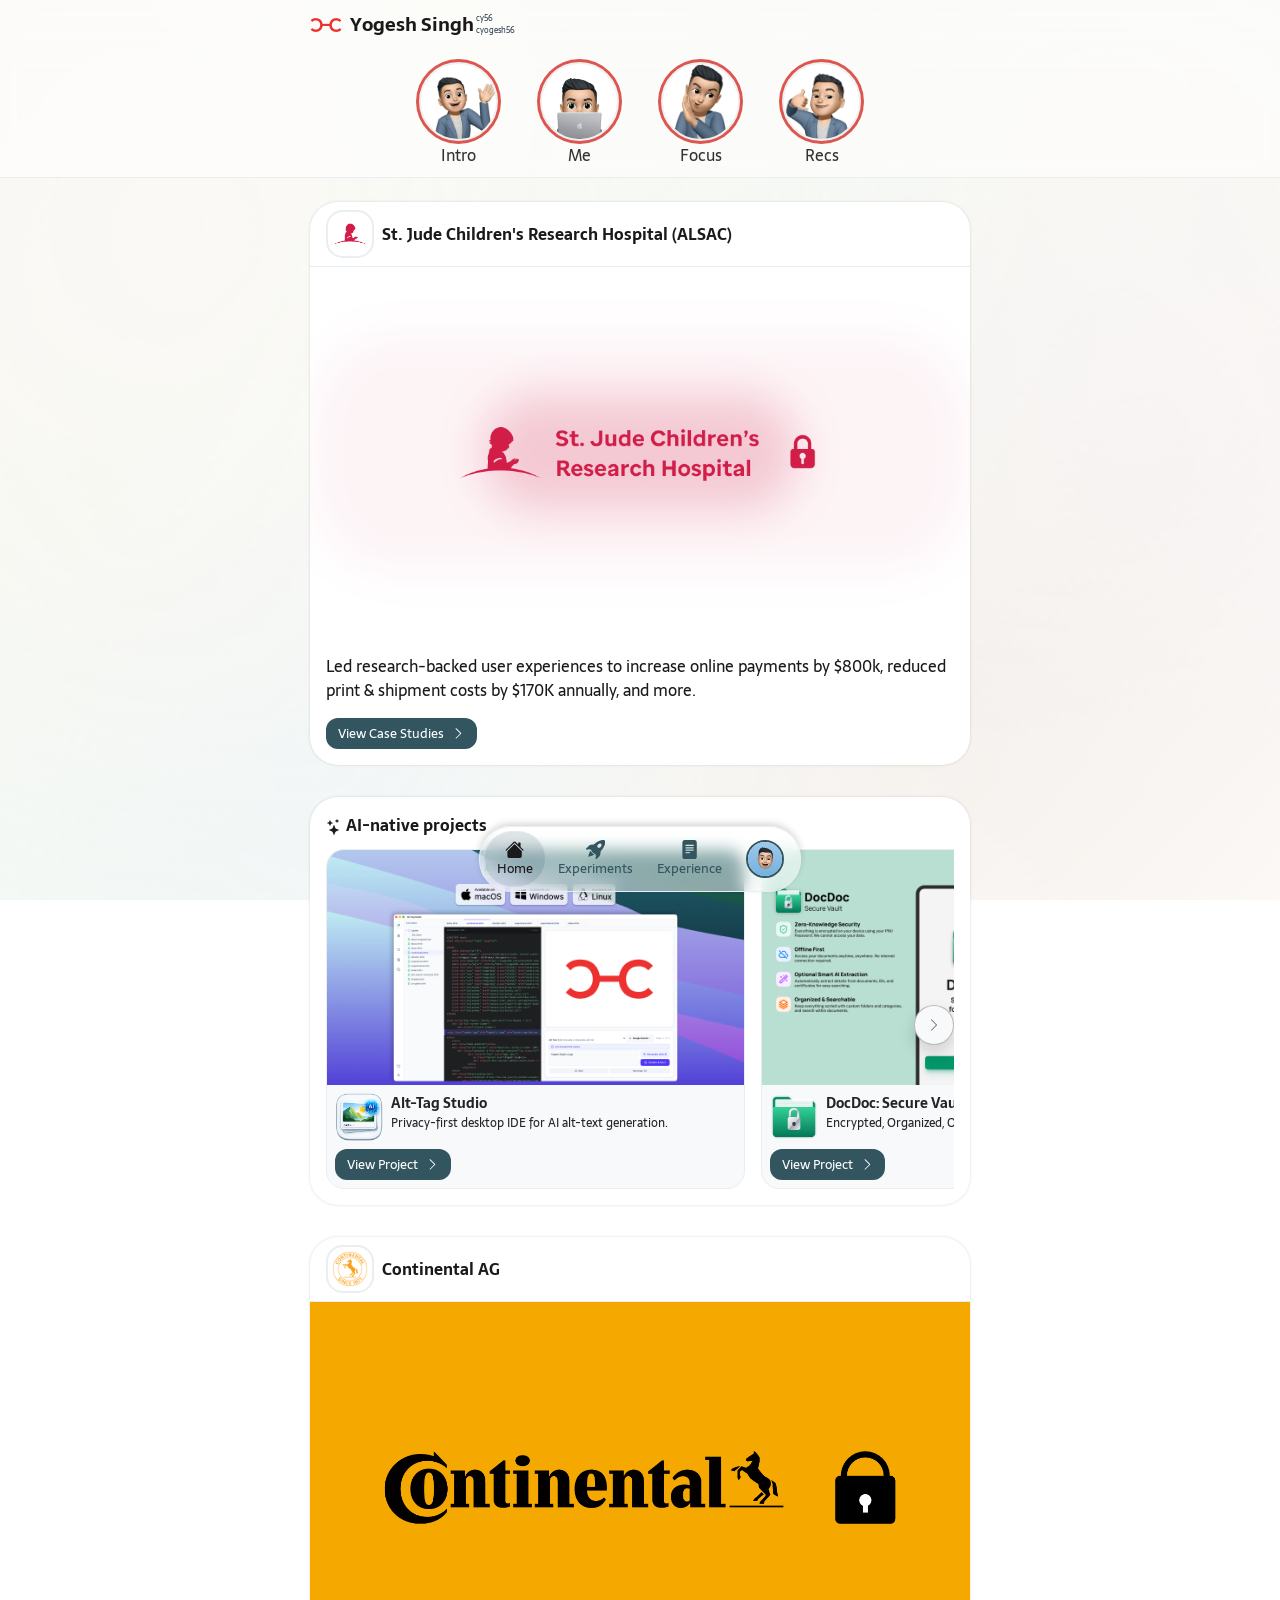
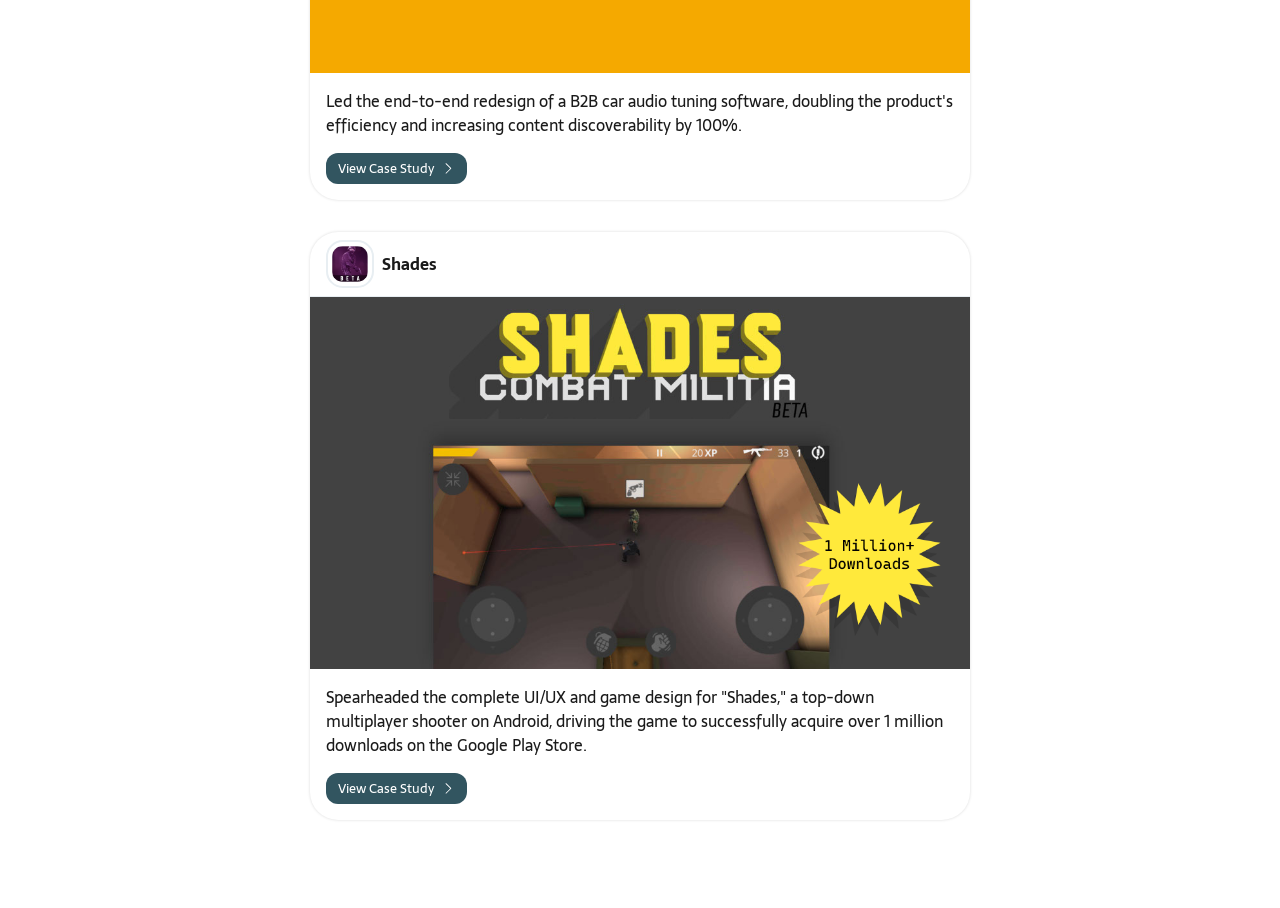
==== commit d818796c: "Updated ALSAC Cover" ====
--- a/index.html
+++ b/index.html
@@ -1,19 +1,26 @@
 <!DOCTYPE html>
 
 <html data-bs-theme="light" lang="en">
+
 <head>
-<meta charset="utf-8"/>
-<meta content="width=device-width, initial-scale=1.0, shrink-to-fit=no" name="viewport"/>
-<title>Yogesh Singh - UX/Product Designer</title>
-<link href="https://cyogesh56.com/" rel="canonical"/>
-<meta content="https://cyogesh56.com/" property="og:url"/>
-<meta content="Yogesh Singh Portfolio" name="twitter:title"/>
-<meta content="Explore case studies by Yogesh Singh. Specializing in complex enterprise SaaS, accessible mobile apps, and creating web applications using AI tools." property="og:description"/>
-<meta content="summary" name="twitter:card"/>
-<meta content="website" property="og:type"/>
-<meta content="Senior UX &amp; Product Designer specializing in enterprise SaaS, accessibility, and user-centered design. MS in HCI." name="twitter:description"/>
-<meta content="Portfolio of Yogesh Singh, a Senior UX/Product Designer with experience building accessible, user-centered enterprise SaaS, web, and mobile apps." name="description"/>
-<script type="application/ld+json">
+    <meta charset="utf-8" />
+    <meta content="width=device-width, initial-scale=1.0, shrink-to-fit=no" name="viewport" />
+    <title>Yogesh Singh - UX/Product Designer</title>
+    <link href="https://cyogesh56.com/" rel="canonical" />
+    <meta content="https://cyogesh56.com/" property="og:url" />
+    <meta content="Yogesh Singh Portfolio" name="twitter:title" />
+    <meta
+        content="Explore case studies by Yogesh Singh. Specializing in complex enterprise SaaS, accessible mobile apps, and creating web applications using AI tools."
+        property="og:description" />
+    <meta content="summary" name="twitter:card" />
+    <meta content="website" property="og:type" />
+    <meta
+        content="Senior UX &amp; Product Designer specializing in enterprise SaaS, accessibility, and user-centered design. MS in HCI."
+        name="twitter:description" />
+    <meta
+        content="Portfolio of Yogesh Singh, a Senior UX/Product Designer with experience building accessible, user-centered enterprise SaaS, web, and mobile apps."
+        name="description" />
+    <script type="application/ld+json">
         {
             "@context": "http://schema.org",
             "@type": "WebSite",
@@ -21,262 +28,384 @@
             "url": "https://cyogesh56.com"
         }
     </script>
-<link href="assets/img/favicon-1.png" rel="icon" sizes="512x512" type="image/png"/>
-<link href="assets/img/favicon-1.png" media="(prefers-color-scheme: dark)" rel="icon" sizes="512x512" type="image/png"/>
-<link href="assets/img/favicon-1.png" rel="icon" sizes="512x512" type="image/png"/>
-<link href="assets/img/favicon-1.png" media="(prefers-color-scheme: dark)" rel="icon" sizes="512x512" type="image/png"/>
-<link href="assets/img/favicon-1.png" rel="icon" sizes="512x512" type="image/png"/>
-<link href="assets/img/favicon-1.png" rel="icon" sizes="512x512" type="image/png"/>
-<link href="assets/bootstrap/css/bootstrap.min.css" rel="stylesheet"/>
-<link href="assets/css/Sarala.css" rel="stylesheet"/>
-<link href="assets/css/swiper-icons.css" rel="stylesheet"/>
-<link href="assets/css/bs-theme-overrides.css" rel="stylesheet"/>
-<link href="https://cdn.jsdelivr.net/npm/bootstrap-icons@1.11.3/font/bootstrap-icons.min.css" rel="stylesheet"/>
-<link href="assets/css/Simple-Slider-swiper-bundle.min.css" rel="stylesheet"/>
-<link href="assets/css/Simple-Slider.css" rel="stylesheet"/>
-<link href="assets/css/styles.css" rel="stylesheet"/>
+    <link href="assets/img/favicon-1.png" rel="icon" sizes="512x512" type="image/png" />
+    <link href="assets/img/favicon-1.png" media="(prefers-color-scheme: dark)" rel="icon" sizes="512x512"
+        type="image/png" />
+    <link href="assets/img/favicon-1.png" rel="icon" sizes="512x512" type="image/png" />
+    <link href="assets/img/favicon-1.png" media="(prefers-color-scheme: dark)" rel="icon" sizes="512x512"
+        type="image/png" />
+    <link href="assets/img/favicon-1.png" rel="icon" sizes="512x512" type="image/png" />
+    <link href="assets/img/favicon-1.png" rel="icon" sizes="512x512" type="image/png" />
+    <link href="assets/bootstrap/css/bootstrap.min.css" rel="stylesheet" />
+    <link href="assets/css/Sarala.css" rel="stylesheet" />
+    <link href="assets/css/swiper-icons.css" rel="stylesheet" />
+    <link href="assets/css/bs-theme-overrides.css" rel="stylesheet" />
+    <link href="https://cdn.jsdelivr.net/npm/bootstrap-icons@1.11.3/font/bootstrap-icons.min.css" rel="stylesheet" />
+    <link href="assets/css/Simple-Slider-swiper-bundle.min.css" rel="stylesheet" />
+    <link href="assets/css/Simple-Slider.css" rel="stylesheet" />
+    <link href="assets/css/styles.css" rel="stylesheet" />
 </head>
+
 <body>
-<div id="full-screen-loader">
-<div class="circular-loader"><img alt="Yogesh's Logo" class="loader-logo" fetchpriority="high" src="assets/img/favicon-1.png"/></div>
-</div>
-<nav class="navbar navbar-expand bg-body py-1">
-<div class="container" style="max-width: 684px;"><a class="navbar-brand d-flex align-items-center" href="index.html"><img alt="Yogesh Singh Logo" class="brand-logo" loading="lazy" src="assets/img/favicon-1.png"/>
-<div class="d-flex" style="gap: 2px;">
-<p class="top-bar-text">Yogesh Singh</p>
-<div class="d-flex top-bar-subtext-area"><small class="top-bar-subtext">cy56</small><small class="top-bar-subtext">cyogesh56</small></div>
-</div>
-</a></div>
-</nav>
-<div class="mesh-gradient"></div>
-<section><section>
-<div aria-label="Story Viewer" aria-modal="true" id="story-viewer" role="dialog" tabindex="-1">
-<div class="story-top-gradient"></div>
-<div aria-live="polite" class="sr-only" id="a11y-announcer"></div>
-<div class="progress-container" id="progress-container"></div>
-<button aria-label="Close story viewer" class="close-btn" onclick="closeStories()">×</button>
-<button aria-label="Previous story" class="nav-tap left" onclick="prevStory()"></button>
-<button aria-label="Next story" class="nav-tap right" onclick="nextStory()"></button>
-<div class="slides-container">
-<!-- Story 1: Typewriter -->
-<div class="story-slide gradient-green-1" data-duration="6000" data-title="Story 1">
-<div class="story-content" style="padding: 0 1.5rem; display: flex; flex-direction: column; justify-content: center; align-items: center; height: 100%;">
-<h1 class="hook-headline"><span class="typewriter" style="white-space: pre-wrap;">Bad Design is frustrating. 🤨
-Good Design is Invisible. 😶‍🌫️</span></h1>
-</div>
-</div>
-<!-- Story 2: Fade-in -->
-<div class="story-slide gradient-green-2" data-duration="5500" data-title="Story 2">
-<div class="story-content" style="padding: 0 1.5rem; text-align: center; height: 100%; display: flex; flex-direction: column; align-items: center; justify-content: center;">
-<h1 class="hook-headline" style="max-width: 800px; display: inline-block;">
-<span class="fade-in-text" style="animation-delay: 0.1s;">I'm Yogesh Singh <img alt="Yogesh" class="inline-profile" loading="lazy" src="assets/img/26e7e52977c96ca41762d21a1bf694a3.jpg"/></span>
-<span class="fade-in-text" style="animation-delay: 0.5s;">I design the experiences that feel natural.</span>
-</h1>
-</div>
-</div>
-<!-- Story 3: Venn Diagram -->
-<div class="story-slide gradient-green-3" data-duration="6000" data-title="Story 3">
-<div class="story-content" style="display: flex; flex-direction: column; align-items: center; justify-content: center; height: 100%; padding: 0 1rem;">
-<h1 class="fade-in-text" style="font-size: 2.2rem; text-align: center; margin-bottom: 2rem; font-weight: 700; animation-delay: 0.1s;">My Focus</h1>
-<div class="venn-container fade-in-text" style="animation-delay: 0.3s;">
-<div class="venn-circle left"></div>
-<div class="venn-circle right"></div>
-<div class="venn-text left">User<br/>Needs</div>
-<div class="venn-text right">Business<br/>Goals</div>
-<div class="venn-icon">✨</div>
-</div>
-<div class="vertical-arrow fade-in-text" style="animation-delay: 0.6s;"></div>
-<p class="fade-in-text" style="font-size: 1.2rem; font-weight: 500; text-align: center; line-height: 1.4; max-width: 280px; animation-delay: 0.8s;">Designing for the sweet spot where high-impact products are born.</p>
-</div>
-</div>
-<!-- Story 4: Recommendations -->
-<div class="story-slide gradient-green-4" data-duration="7000" data-title="Story 4">
-<div class="story-content" style="height: 100%; display: flex; flex-direction: column; justify-content: center; align-items: center; padding: 0 1rem;">
-<h1 style="font-size: 2.2rem; text-align: center; margin-bottom: 2rem; font-weight: 700;">Coworkers Say</h1>
-<div class="recommendation-card fade-in-text" style="animation-delay: 0.2s;">
-<p class="rec-quote">"Yogesh is a fantastic designer filled with so much heart and passion for his craft."</p>
-<div class="rec-author">
-<img alt="Seth Turner" loading="lazy" src="assets/img/1650554655843.jpeg"/>
-<div class="author-info">
-<h4>Seth Turner</h4>
-</div>
-</div>
-</div>
-<div class="recommendation-card fade-in-text" style="animation-delay: 0.6s;">
-<p class="rec-quote">"He's dependable, delivers high-quality results, and elevates the people around him."</p>
-<div class="rec-author">
-<img alt="Natasha Vandeventer" loading="lazy" src="assets/img/1705528278051.jpeg"/>
-<div class="author-info">
-<h4>Natasha Vandeventer</h4>
-</div>
-</div>
-</div>
-</div>
-</div>
-</div>
-</div>
-</section></section>
-<div class="stories"><nav aria-label="Stories Feed" class="stories-container">
-<button aria-label="Open story: Intro" class="story-trigger" onclick="openStories(0, this)">
-<div class="story-circle">
-<div aria-hidden="true" class="story-circle-inner"><img alt="Yogesh's Memoji waving Hi" class="img-fluid story-icon" loading="lazy" src="assets/img/3.png"/></div>
-</div>
-<span class="story-label">Intro</span>
-</button>
-<button aria-label="Open story: Toolkit" class="story-trigger" onclick="openStories(1, this)">
-<div class="story-circle">
-<div aria-hidden="true" class="story-circle-inner"><img alt="Yogesh's Memoji in front of laptop" class="img-fluid story-icon" loading="lazy" src="assets/img/7.png"/></div>
-</div>
-<span class="story-label">Me</span>
-</button>
-<button aria-label="Open story: Kudos" class="story-trigger" onclick="openStories(2, this)">
-<div class="story-circle">
-<div aria-hidden="true" class="story-circle-inner"><img alt="Yogesh's Memoji Whispering" class="img-fluid story-icon" loading="lazy" src="assets/img/6.png"/></div>
-</div>
-<span class="story-label">Focus</span>
-</button>
-<button aria-label="Open story: Connect" class="story-trigger" onclick="openStories(3, this)">
-<div class="story-circle">
-<div aria-hidden="true" class="story-circle-inner"><img alt="Yogesh's Memoji asking to contact him" class="img-fluid story-icon" loading="lazy" src="assets/img/2.png"/></div>
-</div>
-<span class="story-label">Recs</span>
-</button>
-</nav></div>
-<section>
-<div class="container d-flex flex-column feed-content">
-<div class="d-flex flex-column feed-card slide-in-top" id="card-1">
-<div class="d-flex flex-row align-items-center feed-card-header">
-<div class="feed-card-logo"><img alt="St. Jude logo" class="logo" loading="lazy" src="assets/img/St_Jude_logo_PNG_(5).png"/></div>
-<div>
-<p class="feed-case-heading">St. Jude Children's Research Hospital (ALSAC)</p>
-</div>
-</div>
-<div class="feed-image"><img alt="A cover image showing screenshots of different apps Yogesh Singh created at St. Jude." class="feed-card-image" loading="lazy" src="assets/img/ALSAC%20Cover.png"/></div>
-<div class="d-flex flex-column align-items-start feed-card-footer">
-<div class="d-flex feed-card-footer-body">
-<p class="feed-card-footer-author">Led research-backed user experiences to increase online payments by $800k, reduced print &amp; shipment costs by $170K annually, and more.</p>
-</div><a aria-label="View Case Studies" class="stretched-link btn btn-primary feed-card-button" href="alsac.html" tabindex="0" type="button">View Case Studies<svg class="bi bi-chevron-right feed-card-button-icon" fill="currentColor" height="1em" viewbox="0 0 16 16" width="1em" xmlns="http://www.w3.org/2000/svg">
-<path d="M4.646 1.646a.5.5 0 0 1 .708 0l6 6a.5.5 0 0 1 0 .708l-6 6a.5.5 0 0 1-.708-.708L10.293 8 4.646 2.354a.5.5 0 0 1 0-.708z" fill-rule="evenodd"></path>
-</svg></a>
-</div>
-</div>
-<div class="d-flex flex-column feed-card slide-in-top gap-2" style="padding: 1rem 1rem 0rem 1rem;">
-<p class="feed-case-heading"><svg class="bi bi-stars" fill="currentColor" height="1em" style="margin-right: 4px;" viewbox="0 0 16 16" width="1em" xmlns="http://www.w3.org/2000/svg">
-<path d="M7.657 6.247c.11-.33.576-.33.686 0l.645 1.937a2.89 2.89 0 0 0 1.829 1.828l1.936.645c.33.11.33.576 0 .686l-1.937.645a2.89 2.89 0 0 0-1.828 1.829l-.645 1.936a.361.361 0 0 1-.686 0l-.645-1.937a2.89 2.89 0 0 0-1.828-1.828l-1.937-.645a.361.361 0 0 1 0-.686l1.937-.645a2.89 2.89 0 0 0 1.828-1.828l.645-1.937zM3.794 1.148a.217.217 0 0 1 .412 0l.387 1.162c.173.518.579.924 1.097 1.097l1.162.387a.217.217 0 0 1 0 .412l-1.162.387A1.734 1.734 0 0 0 4.593 5.69l-.387 1.162a.217.217 0 0 1-.412 0L3.407 5.69A1.734 1.734 0 0 0 2.31 4.593l-1.162-.387a.217.217 0 0 1 0-.412l1.162-.387A1.734 1.734 0 0 0 3.407 2.31l.387-1.162zM10.863.099a.145.145 0 0 1 .274 0l.258.774c.115.346.386.617.732.732l.774.258a.145.145 0 0 1 0 .274l-.774.258a1.156 1.156 0 0 0-.732.732l-.258.774a.145.145 0 0 1-.274 0l-.258-.774a1.156 1.156 0 0 0-.732-.732L9.1 2.137a.145.145 0 0 1 0-.274l.774-.258c.346-.115.617-.386.732-.732L10.863.1z"></path>
-</svg>AI-native projects</p>
-<div aria-label="AI-native Projects" aria-roledescription="card-carousel" class="special-card-container carousel-container" data-controls="true" data-dots="false" role="region"><button aria-label="Previous Slide" class="btn btn-light shadow d-flex justify-content-center align-items-center carousel-btn-prev rounded-circle nav-btn nav-btn-prev position-absolute top-50 start-0 translate-middle-y text-secondary" style="opacity: 0;pointer-events: none;" type="button"><svg class="bi bi-chevron-left" fill="currentColor" height="1em" viewbox="0 0 16 16" width="1em" xmlns="http://www.w3.org/2000/svg">
-<path d="M11.354 1.646a.5.5 0 0 1 0 .708L5.707 8l5.647 5.646a.5.5 0 0 1-.708.708l-6-6a.5.5 0 0 1 0-.708l6-6a.5.5 0 0 1 .708 0z" fill-rule="evenodd"></path>
-</svg></button>
-<div class="d-flex carousel-track overflow-x-auto gap-3 pb-3 pt-1">
-<div class="special-card col-8" id="special-card-1">
-<div class="special-card-header"><img class="img-fluid special-card-header-image" loading="lazy" src="assets/img/Alt-Tag%20Studio%20Features%204.png"/></div>
-<div class="special-card-body gap-2">
-<div class="special-card-body-logo-container"><img class="special-card-body-logo" loading="lazy" src="assets/img/ChatGPT%20Image%20Apr%2029,%202026,%2010_33_37%20PM%201.png"/></div>
-<div>
-<p class="special-card-heading">Alt-Tag Studio</p>
-<p class="special-card-subheading">Privacy-first desktop IDE for AI alt-text generation.</p>
-</div>
-</div>
-<div class="p-2 special-card-footer"><a class="stretched-link btn btn-primary special-card-button feed-card-button" href="alt-tag-studio.html">View Project<svg class="bi bi-chevron-right" fill="currentColor" height="1em" viewbox="0 0 16 16" width="1em" xmlns="http://www.w3.org/2000/svg">
-<path d="M4.646 1.646a.5.5 0 0 1 .708 0l6 6a.5.5 0 0 1 0 .708l-6 6a.5.5 0 0 1-.708-.708L10.293 8 4.646 2.354a.5.5 0 0 1 0-.708z" fill-rule="evenodd"></path>
-</svg></a></div>
-</div>
-<div class="special-card col-8" id="special-card-2">
-<div class="special-card-header"><img class="img-fluid special-card-header-image" loading="lazy" src="assets/img/DocDoc%20Mockup%208.png"/></div>
-<div class="special-card-body gap-2">
-<div><img class="special-card-body-logo" loading="lazy" src="assets/img/DocDoc-Logo.png"/></div>
-<div>
-<p class="special-card-heading">DocDoc: Secure Vault for Your Docs</p>
-<p class="special-card-subheading">Encrypted, Organized, Offline home for your documents.</p>
-</div>
-</div>
-<div class="p-2 special-card-footer"><a class="stretched-link btn btn-primary special-card-button feed-card-button" href="docdoc.html">View Project<svg class="bi bi-chevron-right" fill="currentColor" height="1em" viewbox="0 0 16 16" width="1em" xmlns="http://www.w3.org/2000/svg">
-<path d="M4.646 1.646a.5.5 0 0 1 .708 0l6 6a.5.5 0 0 1 0 .708l-6 6a.5.5 0 0 1-.708-.708L10.293 8 4.646 2.354a.5.5 0 0 1 0-.708z" fill-rule="evenodd"></path>
-</svg></a></div>
-</div>
-<div class="special-card col-8" id="special-card-3">
-<div class="special-card-header"><img class="img-fluid special-card-header-image" loading="lazy" src="assets/img/LinkedIn%20Job%20Search%20Enhancer%20Screenshot%201.png"/></div>
-<div class="special-card-body gap-2">
-<div><img class="special-card-body-logo" loading="lazy" src="assets/img/icon128.png"/></div>
-<div>
-<p class="special-card-heading">LinkedIn Job Search Enhancer</p>
-<p class="special-card-subheading">Hide promoted/reposted LinkedIn jobs and get badges.</p>
-</div>
-</div>
-<div class="p-2 special-card-footer"><a class="stretched-link btn btn-primary special-card-button feed-card-button" href="job-search-enhancer.html">View Project<svg class="bi bi-chevron-right" fill="currentColor" height="1em" viewbox="0 0 16 16" width="1em" xmlns="http://www.w3.org/2000/svg">
-<path d="M4.646 1.646a.5.5 0 0 1 .708 0l6 6a.5.5 0 0 1 0 .708l-6 6a.5.5 0 0 1-.708-.708L10.293 8 4.646 2.354a.5.5 0 0 1 0-.708z" fill-rule="evenodd"></path>
-</svg></a></div>
-</div>
-</div><button aria-label="Next Slide" class="btn btn-light shadow d-flex justify-content-center align-items-center carousel-btn-next rounded-circle nav-btn nav-btn-next position-absolute top-50 end-0 translate-middle-y text-secondary" style="opacity: 0;pointer-events: none;" type="button"><svg class="bi bi-chevron-right" fill="currentColor" height="1em" viewbox="0 0 16 16" width="1em" xmlns="http://www.w3.org/2000/svg">
-<path d="M4.646 1.646a.5.5 0 0 1 .708 0l6 6a.5.5 0 0 1 0 .708l-6 6a.5.5 0 0 1-.708-.708L10.293 8 4.646 2.354a.5.5 0 0 1 0-.708z" fill-rule="evenodd"></path>
-</svg></button>
-</div>
-</div>
-<div class="d-flex flex-column feed-card slide-in-top" id="card-2">
-<div class="d-flex flex-row align-items-center feed-card-header">
-<div class="feed-card-logo"><img alt="Continental AG logo" class="logo" loading="lazy" src="assets/img/Continental13_Logo_Seal_137c_TransBG.png"/></div>
-<div>
-<p class="feed-case-heading">Continental AG</p>
-</div>
-</div>
-<div class="feed-image"><img alt="Continental project cover image" class="feed-card-image" loading="lazy" src="assets/img/Continental_logo_locked.png"/></div>
-<div class="d-flex flex-column align-items-start feed-card-footer">
-<div class="d-flex feed-card-footer-body">
-<p class="feed-card-footer-author">Led the end-to-end redesign of a B2B car audio tuning software, doubling the product's efficiency and increasing content discoverability by 100%.</p>
-</div><a aria-label="View Case Study" class="stretched-link btn btn-primary feed-card-button" href="continental.html" tabindex="0" type="button">View Case Study<svg class="bi bi-chevron-right feed-card-button-icon" fill="currentColor" height="1em" viewbox="0 0 16 16" width="1em" xmlns="http://www.w3.org/2000/svg">
-<path d="M4.646 1.646a.5.5 0 0 1 .708 0l6 6a.5.5 0 0 1 0 .708l-6 6a.5.5 0 0 1-.708-.708L10.293 8 4.646 2.354a.5.5 0 0 1 0-.708z" fill-rule="evenodd"></path>
-</svg></a>
-</div>
-</div>
-<div class="d-flex flex-column feed-card slide-in-top object-hidden" id="card-3">
-<div class="d-flex flex-row align-items-center feed-card-header">
-<div class="feed-card-logo"><img alt="Shades project logo" class="logo" loading="lazy" src="assets/img/Shades_logo.png"/></div>
-<div>
-<p class="feed-case-heading">Shades</p>
-</div>
-</div>
-<div class="feed-image"><img alt="A cover image showing screenshot of Shades android game." class="feed-card-image" loading="lazy" src="assets/img/ad9b4d56722193.59b99bbec9807.png"/></div>
-<div class="d-flex flex-column align-items-start feed-card-footer">
-<div class="d-flex feed-card-footer-body">
-<p class="feed-card-footer-author">Spearheaded the complete UI/UX and game design for "Shades," a top-down multiplayer shooter on Android, driving the game to successfully acquire over 1 million downloads on the Google Play Store.</p>
-</div><a aria-label="View Case Study" class="stretched-link btn btn-primary feed-card-button" href="shades.html" tabindex="0" type="button">View Case Study<svg class="bi bi-chevron-right feed-card-button-icon" fill="currentColor" height="1em" viewbox="0 0 16 16" width="1em" xmlns="http://www.w3.org/2000/svg">
-<path d="M4.646 1.646a.5.5 0 0 1 .708 0l6 6a.5.5 0 0 1 0 .708l-6 6a.5.5 0 0 1-.708-.708L10.293 8 4.646 2.354a.5.5 0 0 1 0-.708z" fill-rule="evenodd"></path>
-</svg></a>
-</div>
-</div>
-</div>
-</section>
-<div class="hstack bottom-nav">
-<div class="container d-flex flex-row justify-content-around align-items-center bottom-nav-container">
-<div class="bottom-nav-btn"><a aria-label="Home" class="bottom-nav-btn-link selected" href="#"><svg class="bi bi-house-fill bottom-nav-icon" fill="currentColor" height="1em" viewbox="0 0 16 16" width="1em" xmlns="http://www.w3.org/2000/svg">
-<path d="M8.707 1.5a1 1 0 0 0-1.414 0L.646 8.146a.5.5 0 0 0 .708.708L8 2.207l6.646 6.647a.5.5 0 0 0 .708-.708L13 5.793V2.5a.5.5 0 0 0-.5-.5h-1a.5.5 0 0 0-.5.5v1.293z"></path>
-<path d="m8 3.293 6 6V13.5a1.5 1.5 0 0 1-1.5 1.5h-9A1.5 1.5 0 0 1 2 13.5V9.293l6-6Z"></path>
-</svg>
-<p class="bottom-nav-label">Home</p>
-</a></div>
-<div class="bottom-nav-btn"><a aria-label="Experiments" class="bottom-nav-btn-link" href="experiments.html"><svg class="bi bi-rocket-takeoff-fill bottom-nav-icon" fill="currentColor" height="1em" viewbox="0 0 16 16" width="1em" xmlns="http://www.w3.org/2000/svg">
-<path d="M12.17 9.53c2.307-2.592 3.278-4.684 3.641-6.218.21-.887.214-1.58.16-2.065a3.578 3.578 0 0 0-.108-.563 2.22 2.22 0 0 0-.078-.23V.453c-.073-.164-.168-.234-.352-.295a2.35 2.35 0 0 0-.16-.045 3.797 3.797 0 0 0-.57-.093c-.49-.044-1.19-.03-2.08.188-1.536.374-3.618 1.343-6.161 3.604l-2.4.238h-.006a2.552 2.552 0 0 0-1.524.734L.15 7.17a.512.512 0 0 0 .433.868l1.896-.271c.28-.04.592.013.955.132.232.076.437.16.655.248l.203.083c.196.816.66 1.58 1.275 2.195.613.614 1.376 1.08 2.191 1.277l.082.202c.089.218.173.424.249.657.118.363.172.676.132.956l-.271 1.9a.512.512 0 0 0 .867.433l2.382-2.386c.41-.41.668-.949.732-1.526l.24-2.408Zm.11-3.699c-.797.8-1.93.961-2.528.362-.598-.6-.436-1.733.361-2.532.798-.799 1.93-.96 2.528-.361.599.599.437 1.732-.36 2.531Z"></path>
-<path d="M5.205 10.787a7.632 7.632 0 0 0 1.804 1.352c-1.118 1.007-4.929 2.028-5.054 1.903-.126-.127.737-4.189 1.839-5.18.346.69.837 1.35 1.411 1.925Z"></path>
-</svg>
-<p class="bottom-nav-label">Experiments</p>
-</a></div>
-<div class="bottom-nav-btn"><a aria-label="Experience" class="bottom-nav-btn-link" href="experience.html"><svg class="bi bi-file-text-fill bottom-nav-icon" fill="currentColor" height="1em" viewbox="0 0 16 16" width="1em" xmlns="http://www.w3.org/2000/svg">
-<path d="M12 0H4a2 2 0 0 0-2 2v12a2 2 0 0 0 2 2h8a2 2 0 0 0 2-2V2a2 2 0 0 0-2-2M5 4h6a.5.5 0 0 1 0 1H5a.5.5 0 0 1 0-1m-.5 2.5A.5.5 0 0 1 5 6h6a.5.5 0 0 1 0 1H5a.5.5 0 0 1-.5-.5M5 8h6a.5.5 0 0 1 0 1H5a.5.5 0 0 1 0-1m0 2h3a.5.5 0 0 1 0 1H5a.5.5 0 0 1 0-1"></path>
-</svg>
-<p class="bottom-nav-label">Experience</p>
-</a></div>
-<div class="bottom-nav-btn"><a aria-label="About Me" class="bottom-nav-btn-link" href="about.html"><img alt="Yogesh Singh profile icon" class="bottom-nav-profile-btn" src="assets/img/26e7e52977c96ca41762d21a1bf694a3.jpg"/></a></div>
-</div>
-</div>
-<script src="assets/js/jquery.min.js"></script>
-<script src="assets/bootstrap/js/bootstrap.min.js"></script>
-<script src="assets/js/bs-init.js"></script>
-<script src="assets/js/HeroCarousel.js"></script>
-<script src="https://cdnjs.cloudflare.com/ajax/libs/html2pdf.js/0.10.1/html2pdf.bundle.min.js"></script>
-<script src="assets/js/LightboxExpandCarousel.js"></script>
-<script src="assets/js/Loader.js"></script>
+    <div id="full-screen-loader">
+        <div class="circular-loader"><img alt="Yogesh's Logo" class="loader-logo" fetchpriority="high"
+                src="assets/img/favicon-1.png" /></div>
+    </div>
+    <nav class="navbar navbar-expand bg-body py-1">
+        <div class="container" style="max-width: 684px;"><a class="navbar-brand d-flex align-items-center"
+                href="index.html"><img alt="Yogesh Singh Logo" class="brand-logo" loading="lazy"
+                    src="assets/img/favicon-1.png" />
+                <div class="d-flex" style="gap: 2px;">
+                    <p class="top-bar-text">Yogesh Singh</p>
+                    <div class="d-flex top-bar-subtext-area"><small class="top-bar-subtext">cy56</small><small
+                            class="top-bar-subtext">cyogesh56</small></div>
+                </div>
+            </a></div>
+    </nav>
+    <div class="mesh-gradient"></div>
+    <section>
+        <section>
+            <div aria-label="Story Viewer" aria-modal="true" id="story-viewer" role="dialog" tabindex="-1">
+                <div class="story-top-gradient"></div>
+                <div aria-live="polite" class="sr-only" id="a11y-announcer"></div>
+                <div class="progress-container" id="progress-container"></div>
+                <button aria-label="Close story viewer" class="close-btn" onclick="closeStories()">×</button>
+                <button aria-label="Previous story" class="nav-tap left" onclick="prevStory()"></button>
+                <button aria-label="Next story" class="nav-tap right" onclick="nextStory()"></button>
+                <div class="slides-container">
+                    <!-- Story 1: Typewriter -->
+                    <div class="story-slide gradient-green-1" data-duration="6000" data-title="Story 1">
+                        <div class="story-content"
+                            style="padding: 0 1.5rem; display: flex; flex-direction: column; justify-content: center; align-items: center; height: 100%;">
+                            <h1 class="hook-headline"><span class="typewriter" style="white-space: pre-wrap;">Bad Design
+                                    is frustrating. 🤨
+                                    Good Design is Invisible. 😶‍🌫️</span></h1>
+                        </div>
+                    </div>
+                    <!-- Story 2: Fade-in -->
+                    <div class="story-slide gradient-green-2" data-duration="5500" data-title="Story 2">
+                        <div class="story-content"
+                            style="padding: 0 1.5rem; text-align: center; height: 100%; display: flex; flex-direction: column; align-items: center; justify-content: center;">
+                            <h1 class="hook-headline" style="max-width: 800px; display: inline-block;">
+                                <span class="fade-in-text" style="animation-delay: 0.1s;">I'm Yogesh Singh <img
+                                        alt="Yogesh" class="inline-profile" loading="lazy"
+                                        src="assets/img/26e7e52977c96ca41762d21a1bf694a3.jpg" /></span>
+                                <span class="fade-in-text" style="animation-delay: 0.5s;">I design the experiences that
+                                    feel natural.</span>
+                            </h1>
+                        </div>
+                    </div>
+                    <!-- Story 3: Venn Diagram -->
+                    <div class="story-slide gradient-green-3" data-duration="6000" data-title="Story 3">
+                        <div class="story-content"
+                            style="display: flex; flex-direction: column; align-items: center; justify-content: center; height: 100%; padding: 0 1rem;">
+                            <h1 class="fade-in-text"
+                                style="font-size: 2.2rem; text-align: center; margin-bottom: 2rem; font-weight: 700; animation-delay: 0.1s;">
+                                My Focus</h1>
+                            <div class="venn-container fade-in-text" style="animation-delay: 0.3s;">
+                                <div class="venn-circle left"></div>
+                                <div class="venn-circle right"></div>
+                                <div class="venn-text left">User<br />Needs</div>
+                                <div class="venn-text right">Business<br />Goals</div>
+                                <div class="venn-icon">✨</div>
+                            </div>
+                            <div class="vertical-arrow fade-in-text" style="animation-delay: 0.6s;"></div>
+                            <p class="fade-in-text"
+                                style="font-size: 1.2rem; font-weight: 500; text-align: center; line-height: 1.4; max-width: 280px; animation-delay: 0.8s;">
+                                Designing for the sweet spot where high-impact products are born.</p>
+                        </div>
+                    </div>
+                    <!-- Story 4: Recommendations -->
+                    <div class="story-slide gradient-green-4" data-duration="7000" data-title="Story 4">
+                        <div class="story-content"
+                            style="height: 100%; display: flex; flex-direction: column; justify-content: center; align-items: center; padding: 0 1rem;">
+                            <h1 style="font-size: 2.2rem; text-align: center; margin-bottom: 2rem; font-weight: 700;">
+                                Coworkers Say</h1>
+                            <div class="recommendation-card fade-in-text" style="animation-delay: 0.2s;">
+                                <p class="rec-quote">"Yogesh is a fantastic designer filled with so much heart and
+                                    passion for his craft."</p>
+                                <div class="rec-author">
+                                    <img alt="Seth Turner" loading="lazy" src="assets/img/1650554655843.jpeg" />
+                                    <div class="author-info">
+                                        <h4>Seth Turner</h4>
+                                    </div>
+                                </div>
+                            </div>
+                            <div class="recommendation-card fade-in-text" style="animation-delay: 0.6s;">
+                                <p class="rec-quote">"He's dependable, delivers high-quality results, and elevates the
+                                    people around him."</p>
+                                <div class="rec-author">
+                                    <img alt="Natasha Vandeventer" loading="lazy" src="assets/img/1705528278051.jpeg" />
+                                    <div class="author-info">
+                                        <h4>Natasha Vandeventer</h4>
+                                    </div>
+                                </div>
+                            </div>
+                        </div>
+                    </div>
+                </div>
+            </div>
+        </section>
+    </section>
+    <div class="stories">
+        <nav aria-label="Stories Feed" class="stories-container">
+            <button aria-label="Open story: Intro" class="story-trigger" onclick="openStories(0, this)">
+                <div class="story-circle">
+                    <div aria-hidden="true" class="story-circle-inner"><img alt="Yogesh's Memoji waving Hi"
+                            class="img-fluid story-icon" loading="lazy" src="assets/img/3.png" /></div>
+                </div>
+                <span class="story-label">Intro</span>
+            </button>
+            <button aria-label="Open story: Toolkit" class="story-trigger" onclick="openStories(1, this)">
+                <div class="story-circle">
+                    <div aria-hidden="true" class="story-circle-inner"><img alt="Yogesh's Memoji in front of laptop"
+                            class="img-fluid story-icon" loading="lazy" src="assets/img/7.png" /></div>
+                </div>
+                <span class="story-label">Me</span>
+            </button>
+            <button aria-label="Open story: Kudos" class="story-trigger" onclick="openStories(2, this)">
+                <div class="story-circle">
+                    <div aria-hidden="true" class="story-circle-inner"><img alt="Yogesh's Memoji Whispering"
+                            class="img-fluid story-icon" loading="lazy" src="assets/img/6.png" /></div>
+                </div>
+                <span class="story-label">Focus</span>
+            </button>
+            <button aria-label="Open story: Connect" class="story-trigger" onclick="openStories(3, this)">
+                <div class="story-circle">
+                    <div aria-hidden="true" class="story-circle-inner"><img alt="Yogesh's Memoji asking to contact him"
+                            class="img-fluid story-icon" loading="lazy" src="assets/img/2.png" /></div>
+                </div>
+                <span class="story-label">Recs</span>
+            </button>
+        </nav>
+    </div>
+    <section>
+        <div class="container d-flex flex-column feed-content">
+            <div class="d-flex flex-column feed-card slide-in-top" id="card-1">
+                <div class="d-flex flex-row align-items-center feed-card-header">
+                    <div class="feed-card-logo"><img alt="St. Jude logo" class="logo" loading="lazy"
+                            src="assets/img/St_Jude_logo_PNG_(5).png" /></div>
+                    <div>
+                        <p class="feed-case-heading">St. Jude Children's Research Hospital (ALSAC)</p>
+                    </div>
+                </div>
+                <div class="feed-image"><img
+                        alt="A cover image showing screenshots of different apps Yogesh Singh created at St. Jude."
+                        class="feed-card-image" loading="lazy" src="assets/img/St. Jude Banner 1.png" /></div>
+                <div class="d-flex flex-column align-items-start feed-card-footer">
+                    <div class="d-flex feed-card-footer-body">
+                        <p class="feed-card-footer-author">Led research-backed user experiences to increase online
+                            payments by $800k, reduced print &amp; shipment costs by $170K annually, and more.</p>
+                    </div><a aria-label="View Case Studies" class="stretched-link btn btn-primary feed-card-button"
+                        href="alsac.html" tabindex="0" type="button">View Case Studies<svg
+                            class="bi bi-chevron-right feed-card-button-icon" fill="currentColor" height="1em"
+                            viewbox="0 0 16 16" width="1em" xmlns="http://www.w3.org/2000/svg">
+                            <path
+                                d="M4.646 1.646a.5.5 0 0 1 .708 0l6 6a.5.5 0 0 1 0 .708l-6 6a.5.5 0 0 1-.708-.708L10.293 8 4.646 2.354a.5.5 0 0 1 0-.708z"
+                                fill-rule="evenodd"></path>
+                        </svg></a>
+                </div>
+            </div>
+            <div class="d-flex flex-column feed-card slide-in-top gap-2" style="padding: 1rem 1rem 0rem 1rem;">
+                <p class="feed-case-heading"><svg class="bi bi-stars" fill="currentColor" height="1em"
+                        style="margin-right: 4px;" viewbox="0 0 16 16" width="1em" xmlns="http://www.w3.org/2000/svg">
+                        <path
+                            d="M7.657 6.247c.11-.33.576-.33.686 0l.645 1.937a2.89 2.89 0 0 0 1.829 1.828l1.936.645c.33.11.33.576 0 .686l-1.937.645a2.89 2.89 0 0 0-1.828 1.829l-.645 1.936a.361.361 0 0 1-.686 0l-.645-1.937a2.89 2.89 0 0 0-1.828-1.828l-1.937-.645a.361.361 0 0 1 0-.686l1.937-.645a2.89 2.89 0 0 0 1.828-1.828l.645-1.937zM3.794 1.148a.217.217 0 0 1 .412 0l.387 1.162c.173.518.579.924 1.097 1.097l1.162.387a.217.217 0 0 1 0 .412l-1.162.387A1.734 1.734 0 0 0 4.593 5.69l-.387 1.162a.217.217 0 0 1-.412 0L3.407 5.69A1.734 1.734 0 0 0 2.31 4.593l-1.162-.387a.217.217 0 0 1 0-.412l1.162-.387A1.734 1.734 0 0 0 3.407 2.31l.387-1.162zM10.863.099a.145.145 0 0 1 .274 0l.258.774c.115.346.386.617.732.732l.774.258a.145.145 0 0 1 0 .274l-.774.258a1.156 1.156 0 0 0-.732.732l-.258.774a.145.145 0 0 1-.274 0l-.258-.774a1.156 1.156 0 0 0-.732-.732L9.1 2.137a.145.145 0 0 1 0-.274l.774-.258c.346-.115.617-.386.732-.732L10.863.1z">
+                        </path>
+                    </svg>AI-native projects</p>
+                <div aria-label="AI-native Projects" aria-roledescription="card-carousel"
+                    class="special-card-container carousel-container" data-controls="true" data-dots="false"
+                    role="region"><button aria-label="Previous Slide"
+                        class="btn btn-light shadow d-flex justify-content-center align-items-center carousel-btn-prev rounded-circle nav-btn nav-btn-prev position-absolute top-50 start-0 translate-middle-y text-secondary"
+                        style="opacity: 0;pointer-events: none;" type="button"><svg class="bi bi-chevron-left"
+                            fill="currentColor" height="1em" viewbox="0 0 16 16" width="1em"
+                            xmlns="http://www.w3.org/2000/svg">
+                            <path
+                                d="M11.354 1.646a.5.5 0 0 1 0 .708L5.707 8l5.647 5.646a.5.5 0 0 1-.708.708l-6-6a.5.5 0 0 1 0-.708l6-6a.5.5 0 0 1 .708 0z"
+                                fill-rule="evenodd"></path>
+                        </svg></button>
+                    <div class="d-flex carousel-track overflow-x-auto gap-3 pb-3 pt-1">
+                        <div class="special-card col-8" id="special-card-1">
+                            <div class="special-card-header"><img class="img-fluid special-card-header-image"
+                                    loading="lazy" src="assets/img/Alt-Tag%20Studio%20Features%204.png" /></div>
+                            <div class="special-card-body gap-2">
+                                <div class="special-card-body-logo-container"><img class="special-card-body-logo"
+                                        loading="lazy"
+                                        src="assets/img/ChatGPT%20Image%20Apr%2029,%202026,%2010_33_37%20PM%201.png" />
+                                </div>
+                                <div>
+                                    <p class="special-card-heading">Alt-Tag Studio</p>
+                                    <p class="special-card-subheading">Privacy-first desktop IDE for AI alt-text
+                                        generation.</p>
+                                </div>
+                            </div>
+                            <div class="p-2 special-card-footer"><a
+                                    class="stretched-link btn btn-primary special-card-button feed-card-button"
+                                    href="alt-tag-studio.html">View Project<svg class="bi bi-chevron-right"
+                                        fill="currentColor" height="1em" viewbox="0 0 16 16" width="1em"
+                                        xmlns="http://www.w3.org/2000/svg">
+                                        <path
+                                            d="M4.646 1.646a.5.5 0 0 1 .708 0l6 6a.5.5 0 0 1 0 .708l-6 6a.5.5 0 0 1-.708-.708L10.293 8 4.646 2.354a.5.5 0 0 1 0-.708z"
+                                            fill-rule="evenodd"></path>
+                                    </svg></a></div>
+                        </div>
+                        <div class="special-card col-8" id="special-card-2">
+                            <div class="special-card-header"><img class="img-fluid special-card-header-image"
+                                    loading="lazy" src="assets/img/DocDoc%20Mockup%208.png" /></div>
+                            <div class="special-card-body gap-2">
+                                <div><img class="special-card-body-logo" loading="lazy"
+                                        src="assets/img/DocDoc-Logo.png" /></div>
+                                <div>
+                                    <p class="special-card-heading">DocDoc: Secure Vault for Your Docs</p>
+                                    <p class="special-card-subheading">Encrypted, Organized, Offline home for your
+                                        documents.</p>
+                                </div>
+                            </div>
+                            <div class="p-2 special-card-footer"><a
+                                    class="stretched-link btn btn-primary special-card-button feed-card-button"
+                                    href="docdoc.html">View Project<svg class="bi bi-chevron-right" fill="currentColor"
+                                        height="1em" viewbox="0 0 16 16" width="1em" xmlns="http://www.w3.org/2000/svg">
+                                        <path
+                                            d="M4.646 1.646a.5.5 0 0 1 .708 0l6 6a.5.5 0 0 1 0 .708l-6 6a.5.5 0 0 1-.708-.708L10.293 8 4.646 2.354a.5.5 0 0 1 0-.708z"
+                                            fill-rule="evenodd"></path>
+                                    </svg></a></div>
+                        </div>
+                        <div class="special-card col-8" id="special-card-3">
+                            <div class="special-card-header"><img class="img-fluid special-card-header-image"
+                                    loading="lazy"
+                                    src="assets/img/LinkedIn%20Job%20Search%20Enhancer%20Screenshot%201.png" /></div>
+                            <div class="special-card-body gap-2">
+                                <div><img class="special-card-body-logo" loading="lazy" src="assets/img/icon128.png" />
+                                </div>
+                                <div>
+                                    <p class="special-card-heading">LinkedIn Job Search Enhancer</p>
+                                    <p class="special-card-subheading">Hide promoted/reposted LinkedIn jobs and get
+                                        badges.</p>
+                                </div>
+                            </div>
+                            <div class="p-2 special-card-footer"><a
+                                    class="stretched-link btn btn-primary special-card-button feed-card-button"
+                                    href="job-search-enhancer.html">View Project<svg class="bi bi-chevron-right"
+                                        fill="currentColor" height="1em" viewbox="0 0 16 16" width="1em"
+                                        xmlns="http://www.w3.org/2000/svg">
+                                        <path
+                                            d="M4.646 1.646a.5.5 0 0 1 .708 0l6 6a.5.5 0 0 1 0 .708l-6 6a.5.5 0 0 1-.708-.708L10.293 8 4.646 2.354a.5.5 0 0 1 0-.708z"
+                                            fill-rule="evenodd"></path>
+                                    </svg></a></div>
+                        </div>
+                    </div><button aria-label="Next Slide"
+                        class="btn btn-light shadow d-flex justify-content-center align-items-center carousel-btn-next rounded-circle nav-btn nav-btn-next position-absolute top-50 end-0 translate-middle-y text-secondary"
+                        style="opacity: 0;pointer-events: none;" type="button"><svg class="bi bi-chevron-right"
+                            fill="currentColor" height="1em" viewbox="0 0 16 16" width="1em"
+                            xmlns="http://www.w3.org/2000/svg">
+                            <path
+                                d="M4.646 1.646a.5.5 0 0 1 .708 0l6 6a.5.5 0 0 1 0 .708l-6 6a.5.5 0 0 1-.708-.708L10.293 8 4.646 2.354a.5.5 0 0 1 0-.708z"
+                                fill-rule="evenodd"></path>
+                        </svg></button>
+                </div>
+            </div>
+            <div class="d-flex flex-column feed-card slide-in-top" id="card-2">
+                <div class="d-flex flex-row align-items-center feed-card-header">
+                    <div class="feed-card-logo"><img alt="Continental AG logo" class="logo" loading="lazy"
+                            src="assets/img/Continental13_Logo_Seal_137c_TransBG.png" /></div>
+                    <div>
+                        <p class="feed-case-heading">Continental AG</p>
+                    </div>
+                </div>
+                <div class="feed-image"><img alt="Continental project cover image" class="feed-card-image"
+                        loading="lazy" src="assets/img/Continental_logo_locked.png" /></div>
+                <div class="d-flex flex-column align-items-start feed-card-footer">
+                    <div class="d-flex feed-card-footer-body">
+                        <p class="feed-card-footer-author">Led the end-to-end redesign of a B2B car audio tuning
+                            software, doubling the product's efficiency and increasing content discoverability by 100%.
+                        </p>
+                    </div><a aria-label="View Case Study" class="stretched-link btn btn-primary feed-card-button"
+                        href="continental.html" tabindex="0" type="button">View Case Study<svg
+                            class="bi bi-chevron-right feed-card-button-icon" fill="currentColor" height="1em"
+                            viewbox="0 0 16 16" width="1em" xmlns="http://www.w3.org/2000/svg">
+                            <path
+                                d="M4.646 1.646a.5.5 0 0 1 .708 0l6 6a.5.5 0 0 1 0 .708l-6 6a.5.5 0 0 1-.708-.708L10.293 8 4.646 2.354a.5.5 0 0 1 0-.708z"
+                                fill-rule="evenodd"></path>
+                        </svg></a>
+                </div>
+            </div>
+            <div class="d-flex flex-column feed-card slide-in-top object-hidden" id="card-3">
+                <div class="d-flex flex-row align-items-center feed-card-header">
+                    <div class="feed-card-logo"><img alt="Shades project logo" class="logo" loading="lazy"
+                            src="assets/img/Shades_logo.png" /></div>
+                    <div>
+                        <p class="feed-case-heading">Shades</p>
+                    </div>
+                </div>
+                <div class="feed-image"><img alt="A cover image showing screenshot of Shades android game."
+                        class="feed-card-image" loading="lazy" src="assets/img/ad9b4d56722193.59b99bbec9807.png" />
+                </div>
+                <div class="d-flex flex-column align-items-start feed-card-footer">
+                    <div class="d-flex feed-card-footer-body">
+                        <p class="feed-card-footer-author">Spearheaded the complete UI/UX and game design for "Shades,"
+                            a top-down multiplayer shooter on Android, driving the game to successfully acquire over 1
+                            million downloads on the Google Play Store.</p>
+                    </div><a aria-label="View Case Study" class="stretched-link btn btn-primary feed-card-button"
+                        href="shades.html" tabindex="0" type="button">View Case Study<svg
+                            class="bi bi-chevron-right feed-card-button-icon" fill="currentColor" height="1em"
+                            viewbox="0 0 16 16" width="1em" xmlns="http://www.w3.org/2000/svg">
+                            <path
+                                d="M4.646 1.646a.5.5 0 0 1 .708 0l6 6a.5.5 0 0 1 0 .708l-6 6a.5.5 0 0 1-.708-.708L10.293 8 4.646 2.354a.5.5 0 0 1 0-.708z"
+                                fill-rule="evenodd"></path>
+                        </svg></a>
+                </div>
+            </div>
+        </div>
+    </section>
+    <div class="hstack bottom-nav">
+        <div class="container d-flex flex-row justify-content-around align-items-center bottom-nav-container">
+            <div class="bottom-nav-btn"><a aria-label="Home" class="bottom-nav-btn-link selected" href="#"><svg
+                        class="bi bi-house-fill bottom-nav-icon" fill="currentColor" height="1em" viewbox="0 0 16 16"
+                        width="1em" xmlns="http://www.w3.org/2000/svg">
+                        <path
+                            d="M8.707 1.5a1 1 0 0 0-1.414 0L.646 8.146a.5.5 0 0 0 .708.708L8 2.207l6.646 6.647a.5.5 0 0 0 .708-.708L13 5.793V2.5a.5.5 0 0 0-.5-.5h-1a.5.5 0 0 0-.5.5v1.293z">
+                        </path>
+                        <path d="m8 3.293 6 6V13.5a1.5 1.5 0 0 1-1.5 1.5h-9A1.5 1.5 0 0 1 2 13.5V9.293l6-6Z"></path>
+                    </svg>
+                    <p class="bottom-nav-label">Home</p>
+                </a></div>
+            <div class="bottom-nav-btn"><a aria-label="Experiments" class="bottom-nav-btn-link"
+                    href="experiments.html"><svg class="bi bi-rocket-takeoff-fill bottom-nav-icon" fill="currentColor"
+                        height="1em" viewbox="0 0 16 16" width="1em" xmlns="http://www.w3.org/2000/svg">
+                        <path
+                            d="M12.17 9.53c2.307-2.592 3.278-4.684 3.641-6.218.21-.887.214-1.58.16-2.065a3.578 3.578 0 0 0-.108-.563 2.22 2.22 0 0 0-.078-.23V.453c-.073-.164-.168-.234-.352-.295a2.35 2.35 0 0 0-.16-.045 3.797 3.797 0 0 0-.57-.093c-.49-.044-1.19-.03-2.08.188-1.536.374-3.618 1.343-6.161 3.604l-2.4.238h-.006a2.552 2.552 0 0 0-1.524.734L.15 7.17a.512.512 0 0 0 .433.868l1.896-.271c.28-.04.592.013.955.132.232.076.437.16.655.248l.203.083c.196.816.66 1.58 1.275 2.195.613.614 1.376 1.08 2.191 1.277l.082.202c.089.218.173.424.249.657.118.363.172.676.132.956l-.271 1.9a.512.512 0 0 0 .867.433l2.382-2.386c.41-.41.668-.949.732-1.526l.24-2.408Zm.11-3.699c-.797.8-1.93.961-2.528.362-.598-.6-.436-1.733.361-2.532.798-.799 1.93-.96 2.528-.361.599.599.437 1.732-.36 2.531Z">
+                        </path>
+                        <path
+                            d="M5.205 10.787a7.632 7.632 0 0 0 1.804 1.352c-1.118 1.007-4.929 2.028-5.054 1.903-.126-.127.737-4.189 1.839-5.18.346.69.837 1.35 1.411 1.925Z">
+                        </path>
+                    </svg>
+                    <p class="bottom-nav-label">Experiments</p>
+                </a></div>
+            <div class="bottom-nav-btn"><a aria-label="Experience" class="bottom-nav-btn-link"
+                    href="experience.html"><svg class="bi bi-file-text-fill bottom-nav-icon" fill="currentColor"
+                        height="1em" viewbox="0 0 16 16" width="1em" xmlns="http://www.w3.org/2000/svg">
+                        <path
+                            d="M12 0H4a2 2 0 0 0-2 2v12a2 2 0 0 0 2 2h8a2 2 0 0 0 2-2V2a2 2 0 0 0-2-2M5 4h6a.5.5 0 0 1 0 1H5a.5.5 0 0 1 0-1m-.5 2.5A.5.5 0 0 1 5 6h6a.5.5 0 0 1 0 1H5a.5.5 0 0 1-.5-.5M5 8h6a.5.5 0 0 1 0 1H5a.5.5 0 0 1 0-1m0 2h3a.5.5 0 0 1 0 1H5a.5.5 0 0 1 0-1">
+                        </path>
+                    </svg>
+                    <p class="bottom-nav-label">Experience</p>
+                </a></div>
+            <div class="bottom-nav-btn"><a aria-label="About Me" class="bottom-nav-btn-link" href="about.html"><img
+                        alt="Yogesh Singh profile icon" class="bottom-nav-profile-btn"
+                        src="assets/img/26e7e52977c96ca41762d21a1bf694a3.jpg" /></a></div>
+        </div>
+    </div>
+    <script src="assets/js/jquery.min.js"></script>
+    <script src="assets/bootstrap/js/bootstrap.min.js"></script>
+    <script src="assets/js/bs-init.js"></script>
+    <script src="assets/js/HeroCarousel.js"></script>
+    <script src="https://cdnjs.cloudflare.com/ajax/libs/html2pdf.js/0.10.1/html2pdf.bundle.min.js"></script>
+    <script src="assets/js/LightboxExpandCarousel.js"></script>
+    <script src="assets/js/Loader.js"></script>
 
-<script src="assets/js/ShareModule.js"></script>
-<script src="assets/js/Stories.js"></script>
-<script src="assets/js/ux-enhancements.js"></script></body>
+    <script src="assets/js/ShareModule.js"></script>
+    <script src="assets/js/Stories.js"></script>
+    <script src="assets/js/ux-enhancements.js"></script>
+</body>
+
 </html>
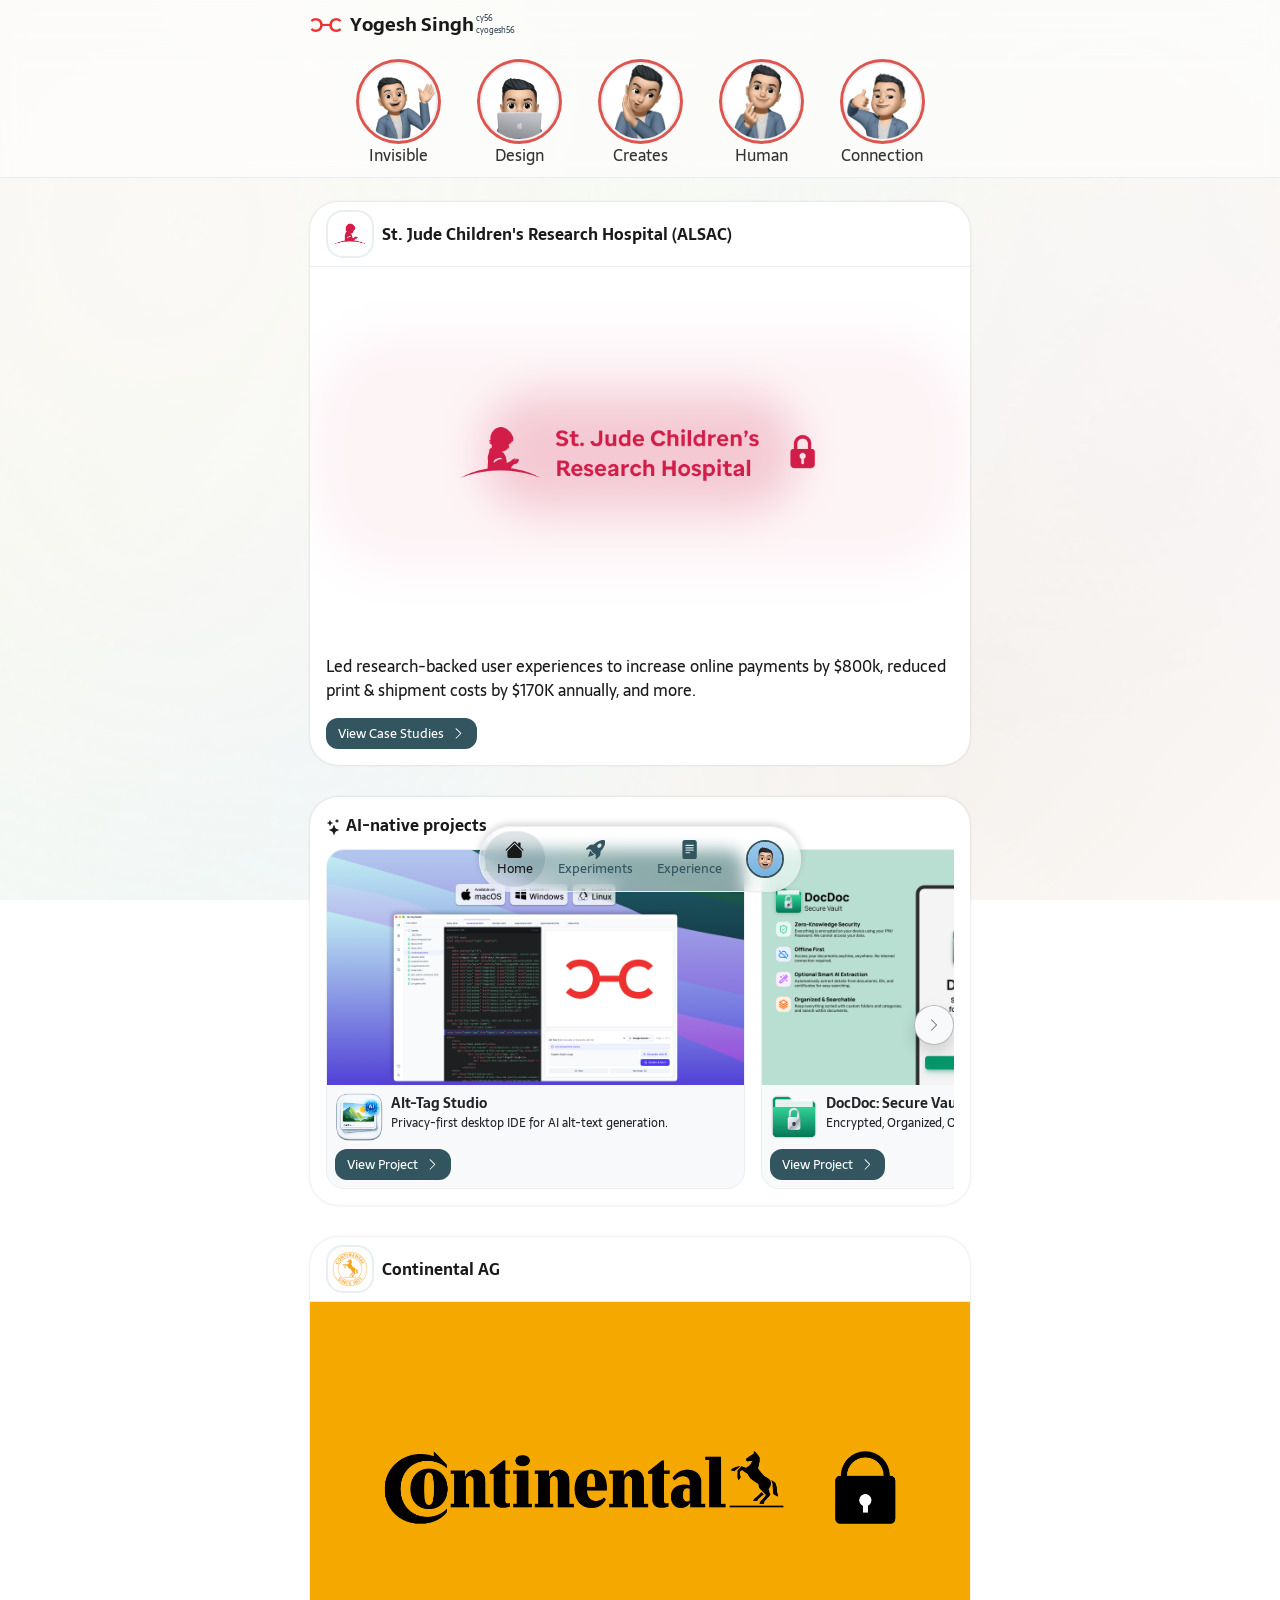
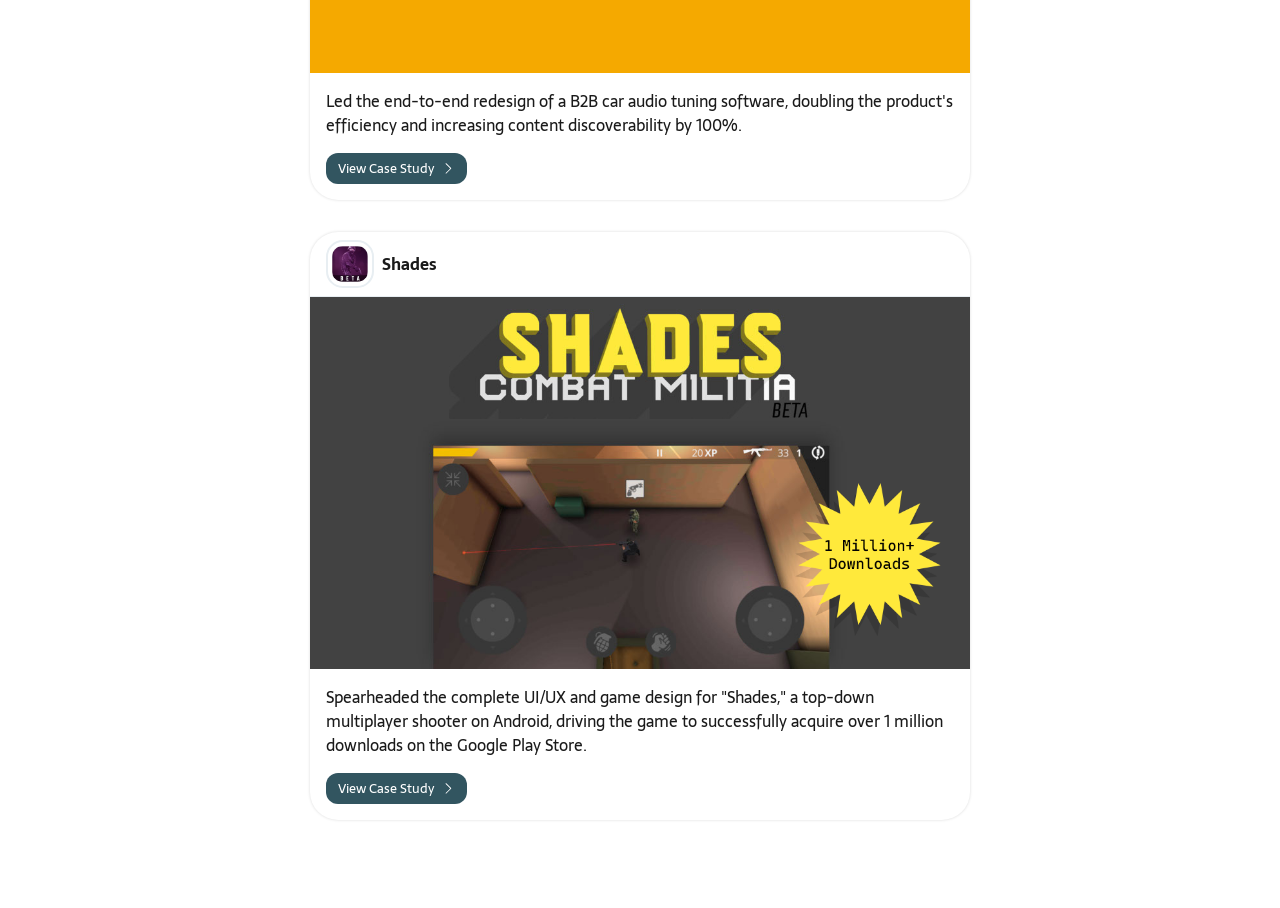
==== commit 73a7bab6: "Added a new story" ====
--- a/index.html
+++ b/index.html
@@ -77,9 +77,8 @@
                     <div class="story-slide gradient-green-1" data-duration="6000" data-title="Story 1">
                         <div class="story-content"
                             style="padding: 0 1.5rem; display: flex; flex-direction: column; justify-content: center; align-items: center; height: 100%;">
-                            <h1 class="hook-headline"><span class="typewriter" style="white-space: pre-wrap;">Bad Design
-                                    is frustrating. 🤨
-                                    Good Design is Invisible. 😶‍🌫️</span></h1>
+                            <h1 class="hook-headline"><span class="typewriter">Bad Design is frustrating. 🤨 Good Design
+                                    is Invisible. 😶‍🌫️</span></h1>
                         </div>
                     </div>
                     <!-- Story 2: Fade-in -->
@@ -143,6 +142,31 @@
                             </div>
                         </div>
                     </div>
+                    <!-- Story 5: Connection -->
+                    <div class="story-slide gradient-green-5" data-duration="8500" data-title="Story 5">
+                        <div class="story-content"
+                            style="height: 100%; display: flex; flex-direction: column; justify-content: center; align-items: center; padding: 0 1.5rem; text-align: center;">
+                            <h1 style="margin-bottom: 0.5rem; font-weight: 400; line-height: 1.3;"
+                                class="story-5-heading">
+                                <span class="blur-focus-in" style="display: block; animation-delay: 0.2s;">In a world
+                                    chasing relevance,</span>
+                                <span class="fade-up-in"
+                                    style="display: block; font-weight: 700; animation-delay: 1.5s; margin-top: 0.5rem;">let's
+                                    create connection.</span>
+                            </h1>
+                            <a href="mailto:cyogesh56@gmail.com?subject=Let's%20work%20together!"
+                                class="btn btn-primary feed-card-button fade-in-delayed large-button"
+                                style="margin-top: 2.5rem; animation-delay: 2.5s;">
+                                Los Geht's
+                                <svg class="bi bi-chevron-right feed-card-button-icon ms-2" fill="currentColor"
+                                    height="1em" viewBox="0 0 16 16" width="1em" xmlns="http://www.w3.org/2000/svg">
+                                    <path
+                                        d="M4.646 1.646a.5.5 0 0 1 .708 0l6 6a.5.5 0 0 1 0 .708l-6 6a.5.5 0 0 1-.708-.708L10.293 8 4.646 2.354a.5.5 0 0 1 0-.708z"
+                                        fill-rule="evenodd"></path>
+                                </svg>
+                            </a>
+                        </div>
+                    </div>
                 </div>
             </div>
         </section>
@@ -154,28 +178,36 @@
                     <div aria-hidden="true" class="story-circle-inner"><img alt="Yogesh's Memoji waving Hi"
                             class="img-fluid story-icon" loading="lazy" src="assets/img/3.png" /></div>
                 </div>
-                <span class="story-label">Intro</span>
+                <span class="story-label">Invisible</span>
             </button>
             <button aria-label="Open story: Toolkit" class="story-trigger" onclick="openStories(1, this)">
                 <div class="story-circle">
                     <div aria-hidden="true" class="story-circle-inner"><img alt="Yogesh's Memoji in front of laptop"
                             class="img-fluid story-icon" loading="lazy" src="assets/img/7.png" /></div>
                 </div>
-                <span class="story-label">Me</span>
+                <span class="story-label">Design</span>
             </button>
             <button aria-label="Open story: Kudos" class="story-trigger" onclick="openStories(2, this)">
                 <div class="story-circle">
                     <div aria-hidden="true" class="story-circle-inner"><img alt="Yogesh's Memoji Whispering"
                             class="img-fluid story-icon" loading="lazy" src="assets/img/6.png" /></div>
                 </div>
-                <span class="story-label">Focus</span>
+                <span class="story-label">Creates</span>
             </button>
             <button aria-label="Open story: Connect" class="story-trigger" onclick="openStories(3, this)">
                 <div class="story-circle">
+                    <div aria-hidden="true" class="story-circle-inner"><img
+                            alt="Yogesh's Memoji showing korean heart symbol with hand" class="img-fluid story-icon"
+                            loading="lazy" src="assets/img/1.png" /></div>
+                </div>
+                <span class="story-label">Human</span>
+            </button>
+            <button aria-label="Open story: Contact" class="story-trigger" onclick="openStories(4, this)">
+                <div class="story-circle">
                     <div aria-hidden="true" class="story-circle-inner"><img alt="Yogesh's Memoji asking to contact him"
                             class="img-fluid story-icon" loading="lazy" src="assets/img/2.png" /></div>
                 </div>
-                <span class="story-label">Recs</span>
+                <span class="story-label">Connection</span>
             </button>
         </nav>
     </div>
--- a/assets/css/styles.css
+++ b/assets/css/styles.css
@@ -354,6 +354,47 @@
   white-space: pre-wrap !important;
   display: inline-block;
   border-right: none !important;
+}
+
+.blur-focus-in {
+  opacity: 0;
+  filter: blur(10px);
+}
+.story-slide.active .blur-focus-in {
+  animation: blurFocusIn 0.8s ease-out forwards;
+}
+@keyframes blurFocusIn {
+  from { opacity: 0; filter: blur(10px); transform: scale(1.05); }
+  to { opacity: 1; filter: blur(0); transform: scale(1); }
+}
+
+.fade-up-in {
+  opacity: 0;
+  transform: translateY(20px);
+}
+.story-slide.active .fade-up-in {
+  animation: fadeUpIn 1s ease-out forwards;
+}
+@keyframes fadeUpIn {
+  from { opacity: 0; transform: translateY(20px); }
+  to { opacity: 1; transform: translateY(0); }
+}
+
+.fade-in-delayed {
+  opacity: 0;
+}
+.story-slide.active .fade-in-delayed {
+  animation: fadeInDelayed 1s ease-out forwards;
+}
+@keyframes fadeInDelayed {
+  from { opacity: 0; }
+  to { opacity: 1; }
+}
+
+.gradient-green-5 {
+  background: linear-gradient(135deg, #a5d6a7, #4caf50, #388e3c);
+  background-size: 200% 200%;
+  animation: gradientMove 8s ease infinite;
 }
 
 .gradient-green-4 {
@@ -3973,4 +4014,100 @@
   background: #325560;
   border-radius: 2px;
   transition: width 0.1s ease-out;
-}+}
+
+/* ============================
+   Story View Inline Style Extractions
+============================ */
+
+/* Slides Container - critical for clickability over nav-tap */
+.slides-container {
+  position: relative;
+  z-index: 400;
+  pointer-events: none;
+}
+
+/* Base content classes */
+.story-content-centered {
+  display: flex;
+  flex-direction: column;
+  justify-content: center;
+  align-items: center;
+  height: 100%;
+  padding: 0 1.5rem;
+  text-align: center;
+}
+
+.story-content-padded {
+  display: flex;
+  flex-direction: column;
+  justify-content: center;
+  align-items: center;
+  height: 100%;
+  padding: 0 1rem;
+}
+
+/* Story 2 */
+.story-2-headline {
+  max-width: 800px;
+  display: inline-block;
+}
+
+/* Story 3 */
+.story-3-heading {
+  font-size: 2.2rem;
+  text-align: center;
+  margin-bottom: 2rem;
+  font-weight: 700;
+}
+.story-3-subtext {
+  font-size: 1.2rem;
+  font-weight: 500;
+  text-align: center;
+  line-height: 1.4;
+  max-width: 280px;
+}
+
+/* Story 4 */
+.story-4-heading {
+  font-size: 2.2rem;
+  text-align: center;
+  margin-bottom: 2rem;
+  font-weight: 700;
+}
+
+/* Story 5 */
+.story-5-heading {
+  font-size: clamp(2.2rem, 5vw, 4rem);
+  margin-bottom: 0.5rem;
+  font-weight: 400;
+  line-height: 1.3;
+}
+.story-5-part1 {
+  display: block;
+}
+.story-5-part2 {
+  display: block;
+  font-weight: 700;
+  margin-top: 0.5rem;
+}
+
+/* Large Button */
+.large-button {
+  margin-top: 2.5rem;
+  padding: 1rem 3rem;
+  font-size: 1.25rem;
+  border-radius: 8px;
+  position: relative;
+  pointer-events: auto; /* re-enable clicks here */
+}
+
+/* Animation Delays */
+.delay-100 { animation-delay: 0.1s; }
+.delay-200 { animation-delay: 0.2s; }
+.delay-300 { animation-delay: 0.3s; }
+.delay-500 { animation-delay: 0.5s; }
+.delay-600 { animation-delay: 0.6s; }
+.delay-800 { animation-delay: 0.8s; }
+.delay-1500 { animation-delay: 1.5s; }
+.delay-2500 { animation-delay: 2.5s; }
